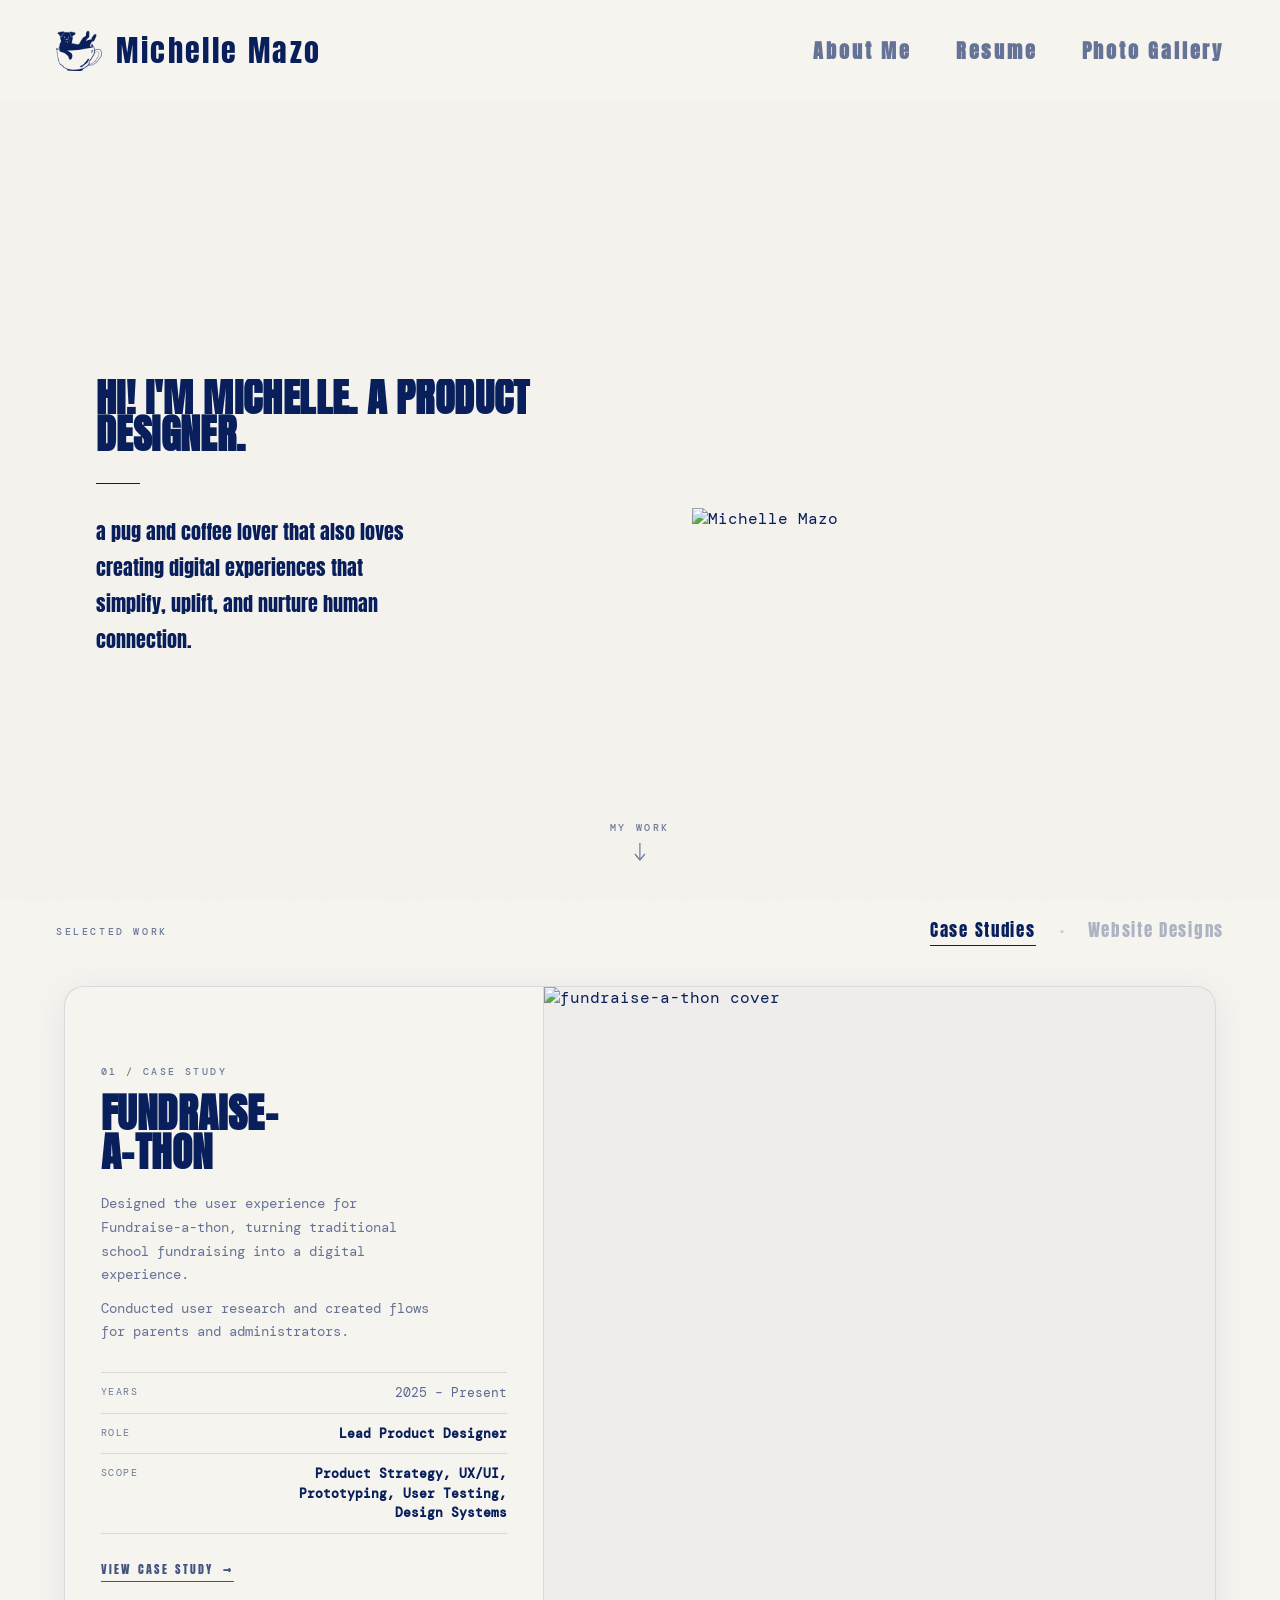
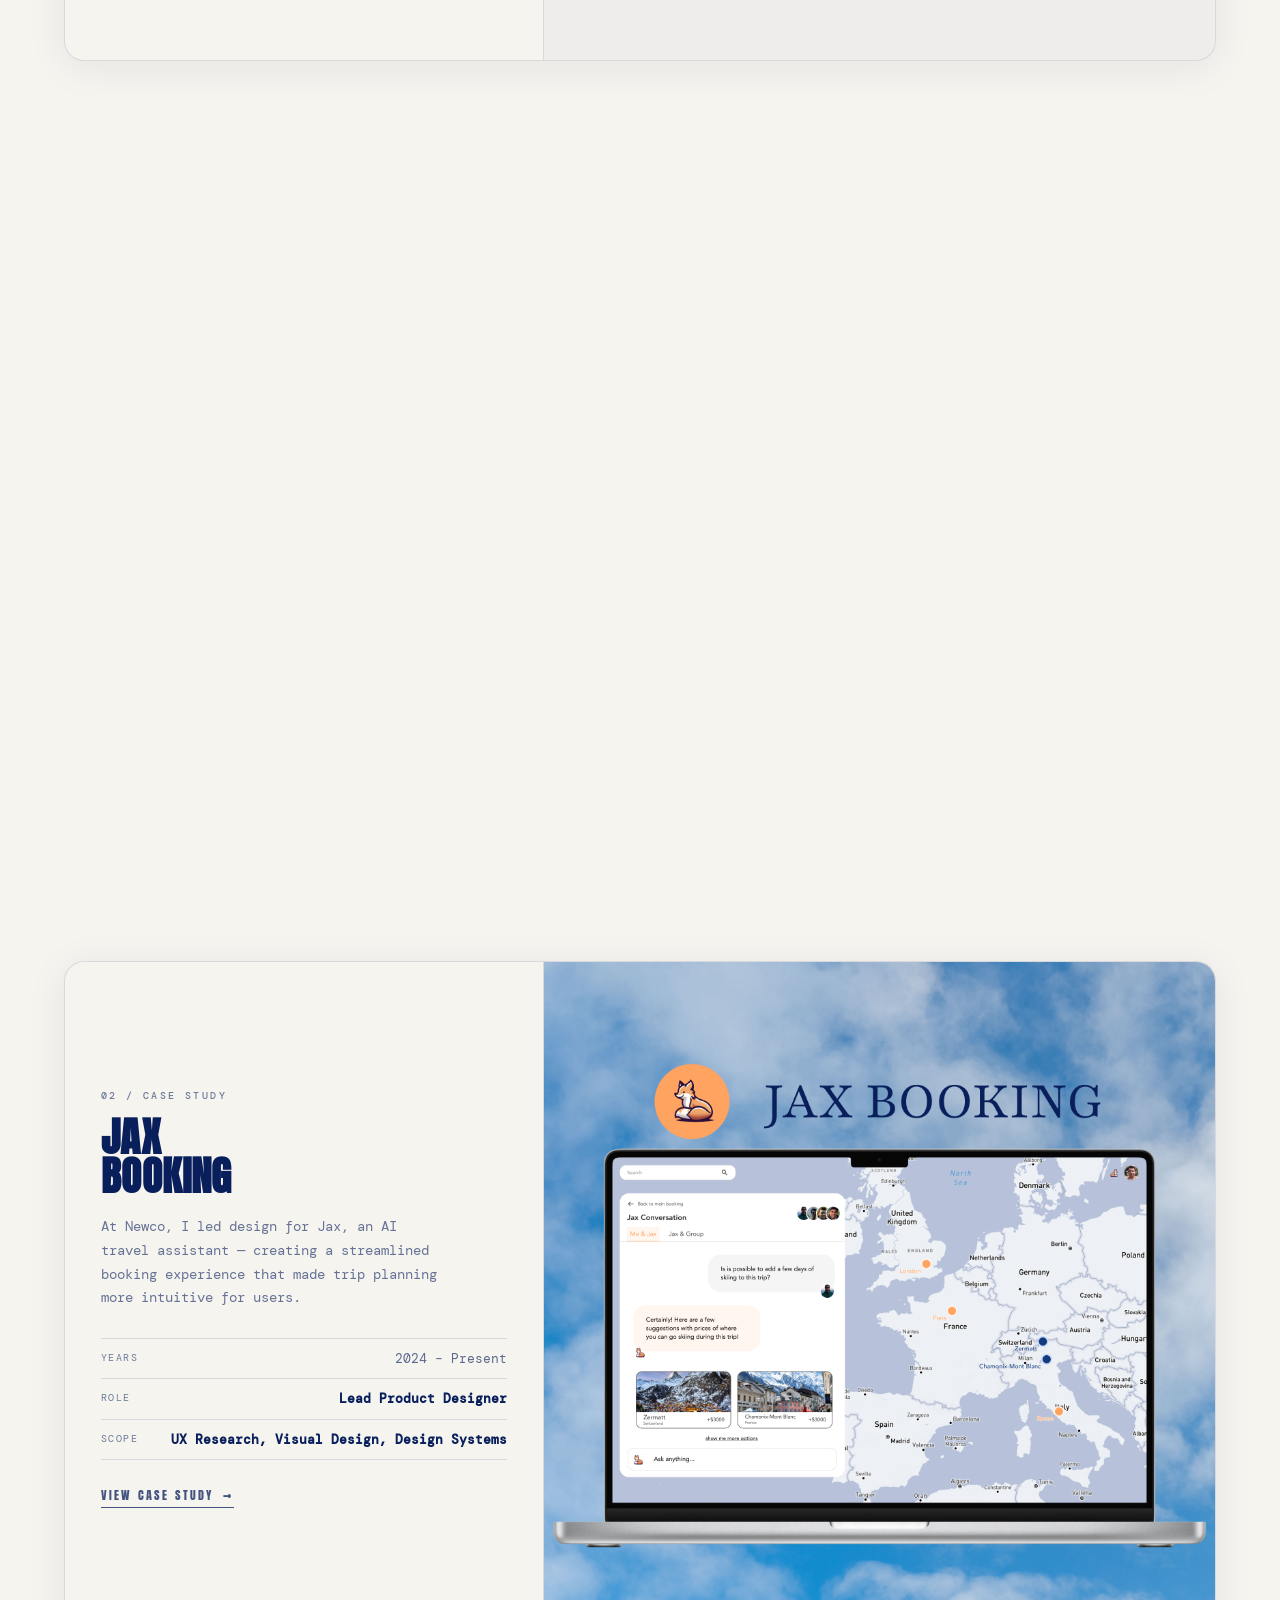
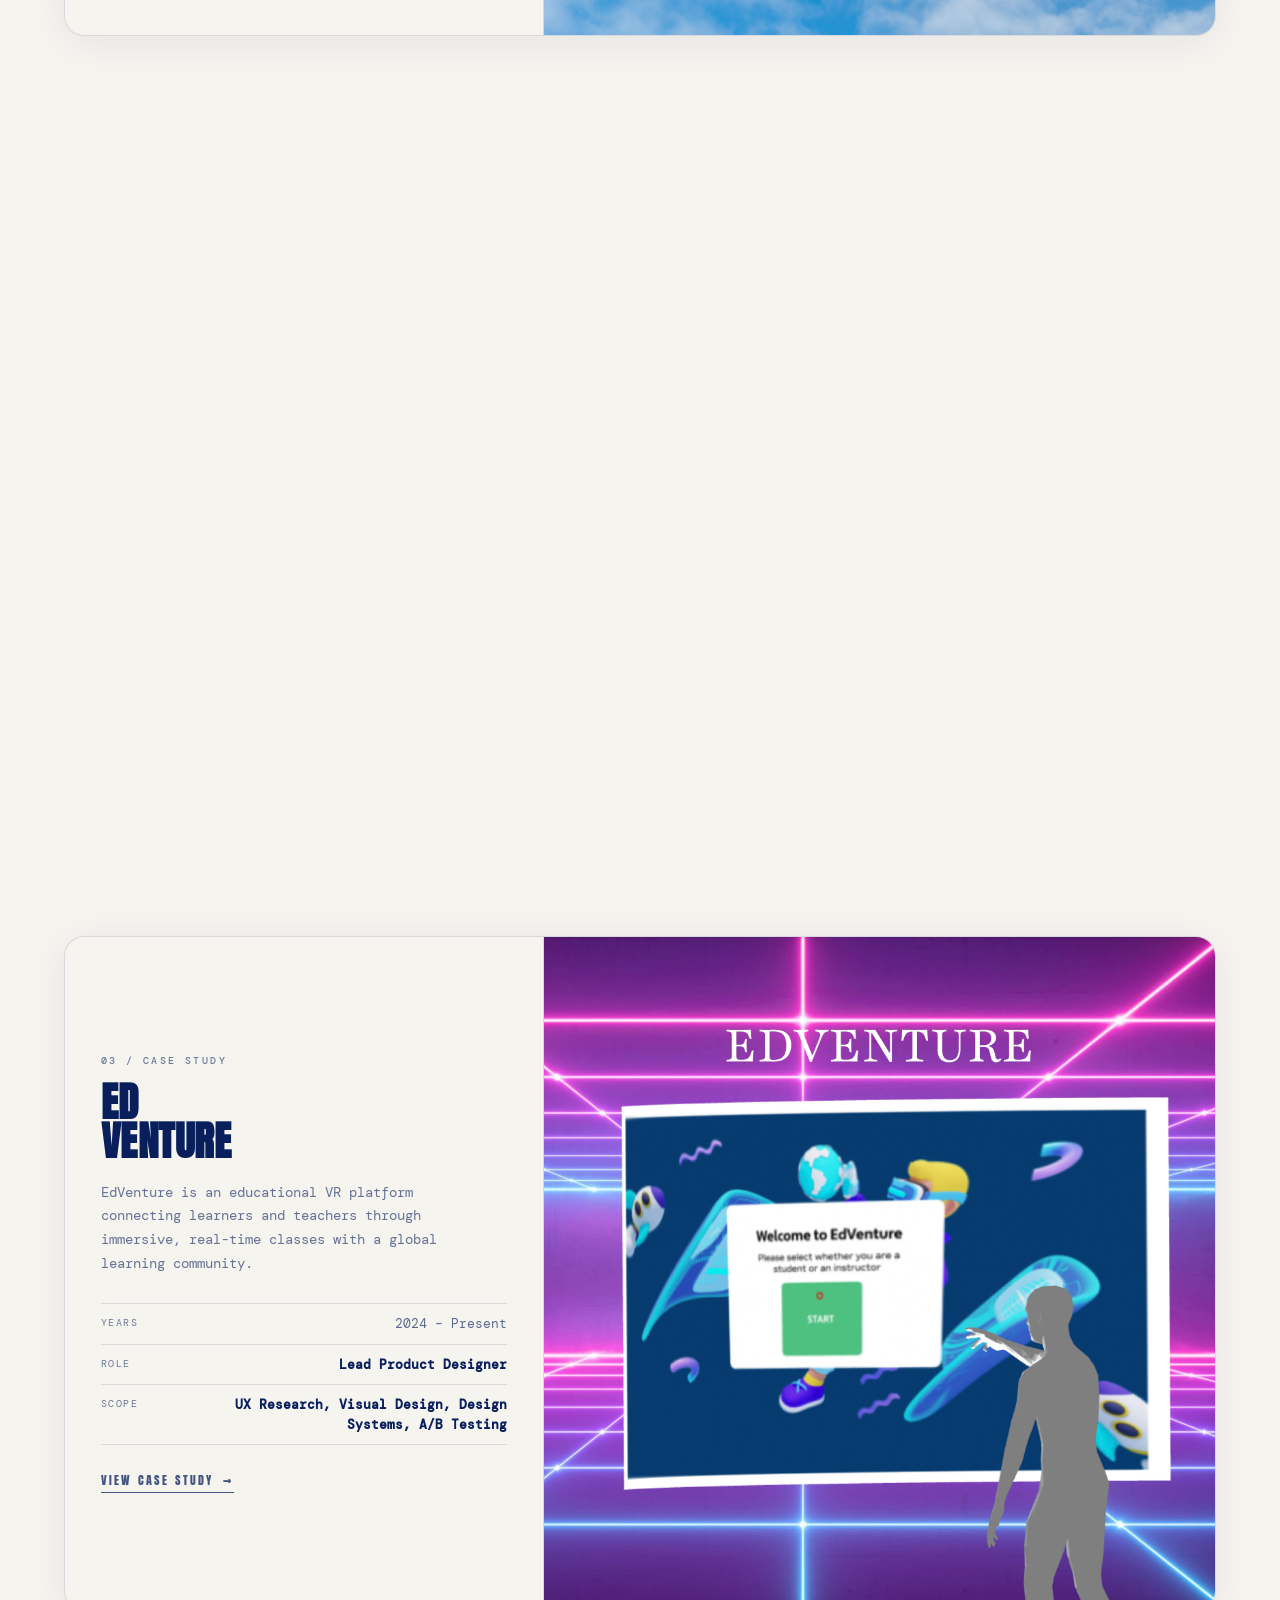
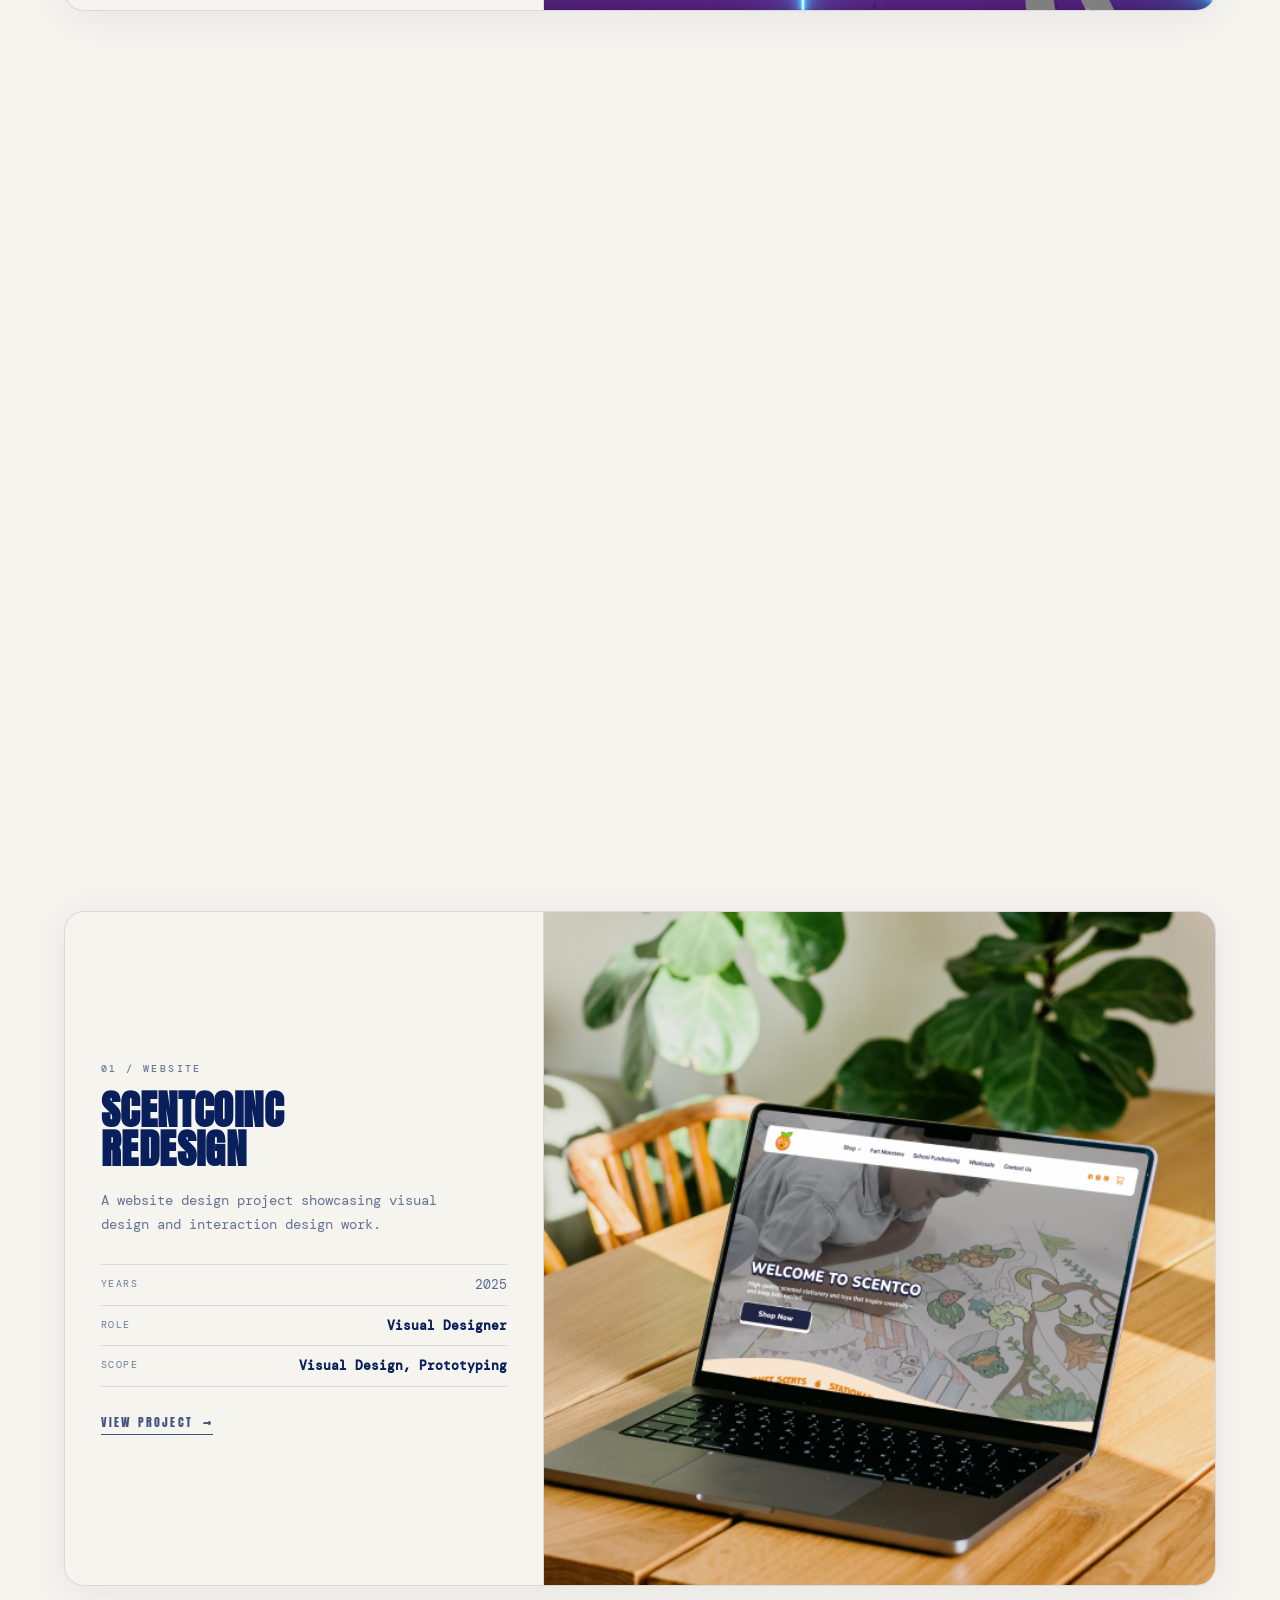
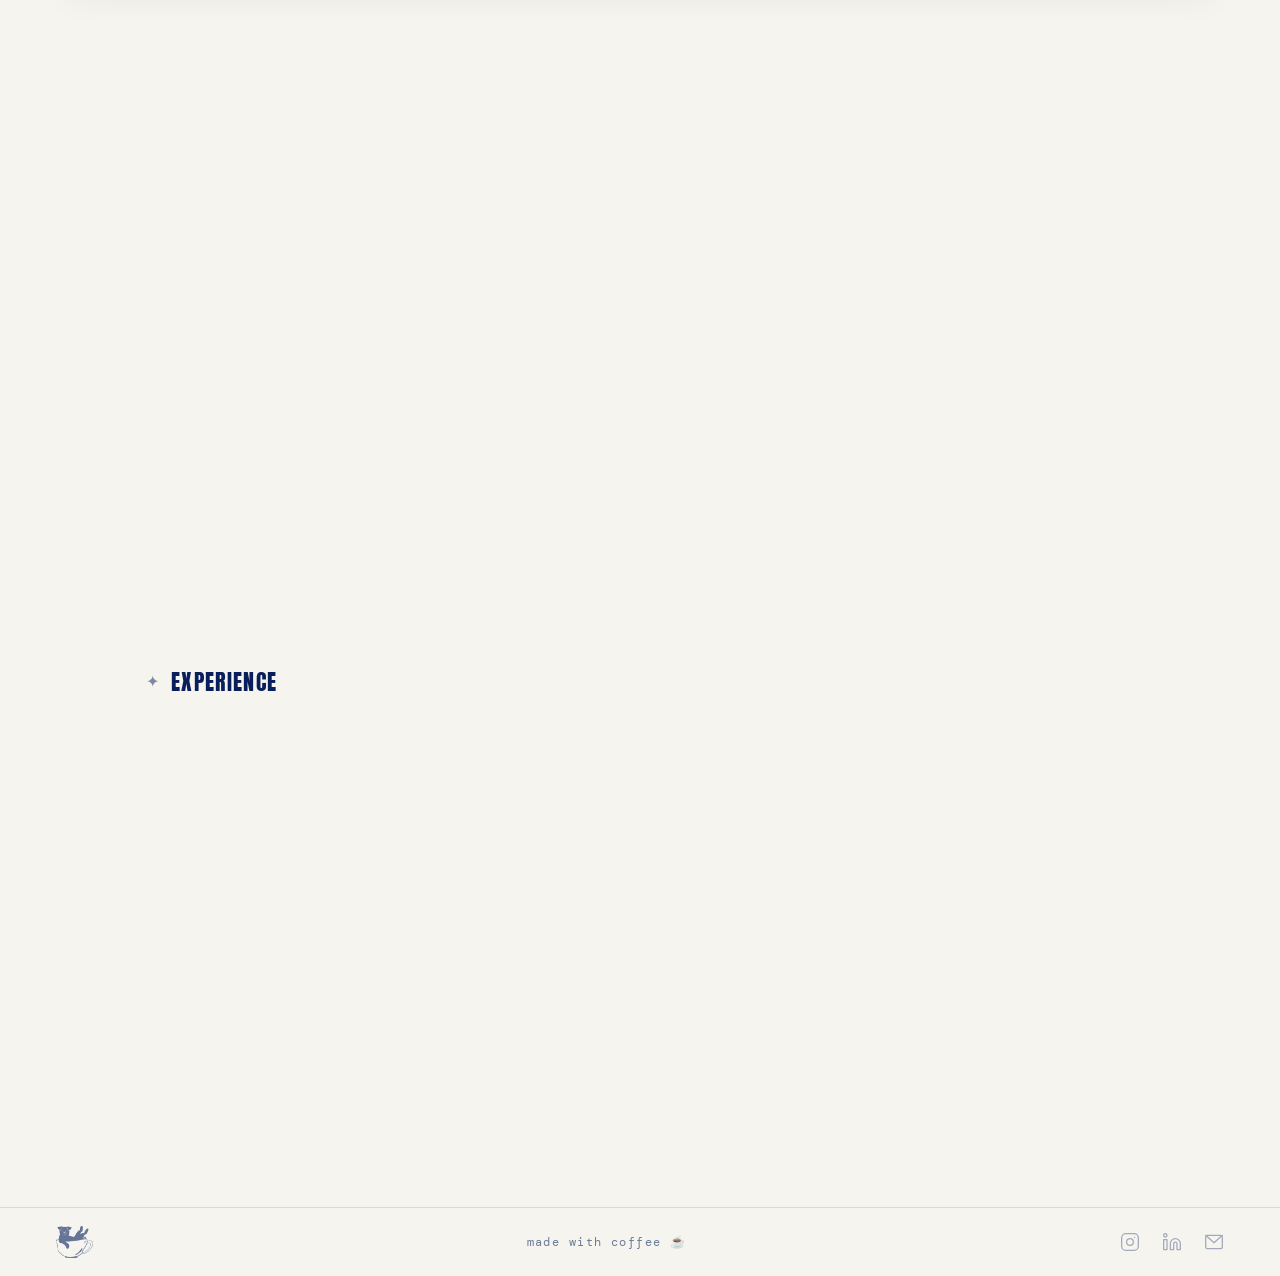
==== index.html @ 89054027 "fixed scroll and mobile responsiveness" ====
<!DOCTYPE html>
<html lang="en">

<head>
  <meta charset="UTF-8" />
  <meta name="viewport" content="width=device-width, initial-scale=1.0" />
  <meta http-equiv="Cache-Control" content="no-cache, no-store, must-revalidate" />
  <title>Michelle Mazo</title>
  <link rel="icon" href="assets/favicon_io/favicon.ico" type="image/x-icon" />
  <link rel="preconnect" href="https://fonts.googleapis.com" />
  <link rel="preconnect" href="https://fonts.gstatic.com" crossorigin />
  <link href="https://fonts.googleapis.com/css2?family=Anton&family=DM+Sans:wght@300;400;500;600&display=swap"
    rel="stylesheet" />
  <link rel="stylesheet" href="styles.css" />
  <link rel="preconnect" href="https://fonts.googleapis.com">
  <link rel="preconnect" href="https://fonts.gstatic.com" crossorigin>
  <link
    href="https://fonts.googleapis.com/css2?family=DM+Mono:ital,wght@0,300;0,400;0,500;1,300;1,400;1,500&display=swap"
    rel="stylesheet">
  <script src="https://cdnjs.cloudflare.com/ajax/libs/gsap/3.12.5/gsap.min.js"></script>
  <script src="https://cdnjs.cloudflare.com/ajax/libs/gsap/3.12.5/ScrollTrigger.min.js"></script>


</head>

<body>

  <!-- MOBILE MENU DRAWER -->
  <div class="mobile-menu" id="mobileMenu">
    <div class="mobile-menu-grain"></div>
    <ul class="mobile-menu-links">
      <li><a href="about.html">About Me</a></li>
      <li><a href="resume.html">Resume</a></li>
      <li><a href="gallery.html">Photo Gallery</a></li>
    </ul>
  </div>

  <!-- NAV -->
  <nav>
    <a href="index.html" class="nav-logo">
      <img src="assets/logo.png" alt="Michelle Mazo" class="logo-img" />
      <span class="logo-name">Michelle Mazo</span>
    </a>
    <ul class="nav-links">
      <li><a href="about.html">About Me</a></li>
      <li><a href="assets/resume.pdf" target="_blank">Resume</a></li>
      <li><a href="gallery.html">Photo Gallery</a></li>
    </ul>
    <button class="nav-hamburger" id="hamburger" aria-label="Open menu">
      <span></span>
      <span></span>
      <span></span>
    </button>
  </nav>

  <!-- SCROLL CONTAINER -->
  <div class="snap-container" id="snapContainer">

    <!-- ── SECTION 1: HERO ── -->
    <section class="snap-section hero-section">
      <div class="hero">
        <div class="hero-text">
          <h1 class="hero-name">
            <span class="line"><span>Hi! I'm Michelle. A Product Designer.</span></span>
          </h1>
          <div class="hero-divider"></div>
          <p class="hero-desc">
            a pug and coffee lover that also loves creating digital experiences that simplify, uplift, and nurture human
            connection.
          </p>
        </div>
        <div class="hero-image">
          <img src="assets/hero.gif" alt="Michelle Mazo" class="hero-photo" />
        </div>
      </div>
      <button class="hero-scroll-hint" id="heroScrollHint" aria-label="Scroll to work">
        <span class="hs-label">My Work</span>
        <svg class="hs-arrow" width="14" height="22" viewBox="0 0 14 22" fill="none">
          <line x1="7" y1="1" x2="7" y2="17" stroke="currentColor" stroke-width="1.2" />
          <polyline points="2,12 7,18 12,12" fill="none" stroke="currentColor" stroke-width="1.2"
            stroke-linejoin="round" />
        </svg>
      </button>
    </section>

    <!-- ── SECTION 2: WORK ── -->
    <section class="work-section" id="workSection">

      <div class="work-subheader">
        <span class="work-eyebrow">Selected Work</span>
        <div class="work-toggle">
          <button class="toggle-btn active" data-filter="case-study">Case Studies</button>
          <span class="toggle-divider">·</span>
          <button class="toggle-btn" data-filter="website">Website Designs</button>
        </div>
      </div>

      <div class="work-progress" id="workProgress"></div>

      <div class="work-track" id="workTrack">

        <!-- PROJECT 1 -->
        <div class="work-card-wrapper" data-category="case-study">
          <div class="work-card" data-category="case-study">
            <div class="work-card-body">
              <div class="work-info">
                <p class="work-index">01 / Case Study</p>
                <h2 class="work-title">Fundraise-<br>a-thon</h2>
                <p class="work-desc">Designed the user experience for Fundraise-a-thon, turning traditional school
                  fundraising into a digital experience.</p>
                <p class="work-desc">Conducted user research and created flows for parents and administrators.</p>
                <div class="work-meta">
                  <div class="work-meta-row">
                    <span class="meta-label">Years</span>
                    <span class="meta-value">2025 – Present</span>
                  </div>
                  <div class="work-meta-row">
                    <span class="meta-label">Role</span>
                    <span class="meta-value meta-bold">Lead Product Designer</span>
                  </div>
                  <div class="work-meta-row">
                    <span class="meta-label">Scope</span>
                    <span class="meta-value meta-bold">Product Strategy, UX/UI,<br>Prototyping, User Testing,<br>Design
                      Systems</span>
                  </div>
                </div>
                <a href="#" class="work-cta"><span>View Case Study</span> →</a>
              </div>
              <div class="work-visual">
                <div class="work-img-placeholder">
                  <img src="assets/fundraiseathon2.png" alt="fundraise-a-thon cover" />
                </div>
              </div>
            </div>
          </div>
        </div>

        <!-- PROJECT 2 -->
        <div class="work-card-wrapper" data-category="case-study">
          <div class="work-card" data-category="case-study">
            <div class="work-card-body">
              <div class="work-info">
                <p class="work-index">02 / Case Study</p>
                <h2 class="work-title">JAX<br>Booking</h2>
                <p class="work-desc">At Newco, I led design for Jax, an AI travel assistant — creating a streamlined
                  booking experience that made trip planning more intuitive for users.</p>
                <div class="work-meta">
                  <div class="work-meta-row">
                    <span class="meta-label">Years</span>
                    <span class="meta-value">2024 – Present</span>
                  </div>
                  <div class="work-meta-row">
                    <span class="meta-label">Role</span>
                    <span class="meta-value meta-bold">Lead Product Designer</span>
                  </div>
                  <div class="work-meta-row">
                    <span class="meta-label">Scope</span>
                    <span class="meta-value meta-bold">UX Research, Visual Design, Design Systems</span>
                  </div>
                </div>
                <a href="https://www.figma.com/deck/tjX3ZRs8IdQeimUTnVQ88e/Jax?node-id=1-1910&viewport=75%2C-40%2C0.53&t=rsh311d8eLvyErG1-1&scaling=min-zoom&content-scaling=fixed&page-id=0%3A1"
                  class="work-cta" target="_blank"><span>View Case Study</span> →</a>
              </div>
              <div class="work-visual">
                <div class="work-img-placeholder">
                  <img src="assets/jax.png" alt="jax booking cover" />
                </div>
              </div>
            </div>
          </div>
        </div>

        <!-- PROJECT 3 -->
        <div class="work-card-wrapper" data-category="case-study">
          <div class="work-card" data-category="case-study">
            <div class="work-card-body">
              <div class="work-info">
                <p class="work-index">03 / Case Study</p>
                <h2 class="work-title">ED<br>Venture</h2>
                <p class="work-desc">EdVenture is an educational VR platform connecting learners and teachers through
                  immersive, real-time classes with a global learning community.</p>
                <div class="work-meta">
                  <div class="work-meta-row">
                    <span class="meta-label">Years</span>
                    <span class="meta-value">2024 – Present</span>
                  </div>
                  <div class="work-meta-row">
                    <span class="meta-label">Role</span>
                    <span class="meta-value meta-bold">Lead Product Designer</span>
                  </div>
                  <div class="work-meta-row">
                    <span class="meta-label">Scope</span>
                    <span class="meta-value meta-bold">UX Research, Visual Design, Design Systems, A/B Testing</span>
                  </div>
                </div>
                <a href="https://www.figma.com/deck/nXj09TnVEw7TaD4EiZ83VX/Edventure?node-id=1-96&viewport=75%2C-40%2C0.53&t=wDIzOc87xC3Mc4zL-1&scaling=min-zoom&content-scaling=fixed&page-id=0%3A1"
                  class="work-cta" target="_blank"><span>View Case Study</span> →</a>
              </div>
              <div class="work-visual">
                <div class="work-img-placeholder">
                  <img src="assets/edventure.png" alt="edventure cover" />
                </div>
              </div>
            </div>
          </div>
        </div>

        <!-- PROJECT 4 — website -->
        <div class="work-card-wrapper" data-category="website">
          <div class="work-card" data-category="website">
            <div class="work-card-body">
              <div class="work-info">
                <p class="work-index">01 / Website</p>
                <h2 class="work-title">Scentcoinc<br>Redesign</h2>
                <p class="work-desc">A website design project showcasing visual design and interaction design work.</p>
                <div class="work-meta">
                  <div class="work-meta-row">
                    <span class="meta-label">Years</span>
                    <span class="meta-value">2025</span>
                  </div>
                  <div class="work-meta-row">
                    <span class="meta-label">Role</span>
                    <span class="meta-value meta-bold">Visual Designer</span>
                  </div>
                  <div class="work-meta-row">
                    <span class="meta-label">Scope</span>
                    <span class="meta-value meta-bold">Visual Design, Prototyping</span>
                  </div>
                </div>
                <a href="scentcoinc.com" class="work-cta"><span>View Project</span> →</a>
              </div>
              <div class="work-visual">
                <div class="work-img-placeholder">
                  <img src="assets/scentco.png" alt="scentco cover" />
                </div>
              </div>
            </div>
          </div>
        </div>

      </div><!-- /work-track -->

    </section>

    <!-- ── SECTION 3: TIMELINE ── -->
    <section class="snap-section timeline-section" id="timelineSection">

      <div class="timeline-inner">
        <div class="timeline-header">
          <span class="tl-icon">✦</span>
          <h3 class="tl-title-heading">Experience</h3>
        </div>
        <ul class="timeline-list">
          <li class="tl-item" style="--i:0">
            <span class="tl-years">2024 – Present</span>
            <div class="tl-role">
              <span class="tl-title">Lead Product Designer</span>
              <span class="tl-company">Newco</span>
            </div>
            <span class="tl-desc">Leading product design for Jax, an AI travel assistant. Owned end-to-end design from
              discovery through delivery, including the core booking experience and design system.</span>
          </li>
          <li class="tl-item" style="--i:1">
            <span class="tl-years">2025 – Present</span>
            <div class="tl-role">
              <span class="tl-title">Lead Product Designer & Developer</span>
              <span class="tl-company">Scentcoinc</span>
            </div>
            <span class="tl-desc">Designing the end-to-end user experience for a digital school fundraising platform,
              conducting user research and creating flows for parents and administrators.</span>
          </li>
          <li class="tl-item" style="--i:2">
            <span class="tl-years">2023</span>
            <div class="tl-role">
              <span class="tl-title">Product Designer / Developer</span>
              <span class="tl-company">Relentless Agency</span>
            </div>
            <span class="tl-desc">Designed an educational VR platform connecting learners and teachers through immersive
              real-time classes, covering UX research, visual design, and A/B testing.</span>
          </li>
          <li class="tl-item" style="--i:3">
            <span class="tl-years">2020 – 2024</span>
            <div class="tl-role">
              <span class="tl-title">B.S. Human-Computer Interaction</span>
              <span class="tl-company">UC San Diego</span>
            </div>
            <span class="tl-desc">Studied the intersection of design and technology with a minor in Computer Science,
              building the foundation for bridging human empathy with technical precision.</span>
          </li>
        </ul>
      </div>

      <footer class="site-footer">
        <a href="index.html" class="footer-logo">
          <img src="assets/logo.png" alt="Michelle Mazo" />
        </a>
        <p class="footer-made">made with coffee ☕</p>
        <div class="footer-links">
          <a href="https://www.instagram.com/p/DH32fQqPD_x/" target="_blank" rel="noopener" aria-label="Instagram">
            <svg width="20" height="20" viewBox="0 0 24 24" fill="none" stroke="currentColor" stroke-width="1.5"
              stroke-linecap="round" stroke-linejoin="round">
              <rect x="2" y="2" width="20" height="20" rx="5" ry="5" />
              <circle cx="12" cy="12" r="4" />
              <circle cx="17.5" cy="6.5" r="0.8" fill="currentColor" stroke="none" />
            </svg>
          </a>
          <a href="https://www.linkedin.com/in/michelle-maz0/" target="_blank" rel="noopener" aria-label="LinkedIn">
            <svg width="20" height="20" viewBox="0 0 24 24" fill="none" stroke="currentColor" stroke-width="1.5"
              stroke-linecap="round" stroke-linejoin="round">
              <path d="M16 8a6 6 0 0 1 6 6v7h-4v-7a2 2 0 0 0-2-2 2 2 0 0 0-2 2v7h-4v-7a6 6 0 0 1 6-6z" />
              <rect x="2" y="9" width="4" height="12" />
              <circle cx="4" cy="4" r="2" />
            </svg>
          </a>
          <a href="mailto:michellem@dana-net.com.com" aria-label="Email">
            <svg width="20" height="20" viewBox="0 0 24 24" fill="none" stroke="currentColor" stroke-width="1.5"
              stroke-linecap="round" stroke-linejoin="round">
              <rect x="2" y="4" width="20" height="16" rx="2" />
              <polyline points="2,4 12,13 22,4" />
            </svg>
          </a>
        </div>
      </footer>

    </section>

  </div><!-- /snap-container -->

  <script>
    gsap.registerPlugin(ScrollTrigger);

    const heroScrollHint = document.getElementById('heroScrollHint');
    const progressEl = document.getElementById('workProgress');
    const toggleBtns = document.querySelectorAll('.toggle-btn');

    // ── HERO SCROLL HINT ─────────────────────────────────
    window.addEventListener('scroll', () => {
      const past = window.scrollY > window.innerHeight * 0.4;
      heroScrollHint.style.opacity = past ? '0' : '1';
      heroScrollHint.style.pointerEvents = past ? 'none' : 'all';
    }, { passive: true });

    heroScrollHint.addEventListener('click', () => {
        const workSection = document.getElementById('workSection');
        const nav = document.querySelector('nav');

        const navHeight = nav.offsetHeight;
        const targetY = workSection.offsetTop - navHeight;

        window.scrollTo({
          top: targetY,
          behavior: 'smooth'
        });
      });

    // ── STACKING CARD ANIMATION ──────────────────────────
    let activeScrollTriggers = [];
    let pinTriggers = [];          // track pin triggers for pip logic
    let visibleWrappers = [];      // track currently-visible wrappers

    function buildStackAnimation(filter) {
        activeScrollTriggers.forEach(st => st.kill());
        activeScrollTriggers = [];
        pinTriggers = [];

        gsap.utils.toArray('.work-card-wrapper').forEach(wrapper => {
          gsap.set(wrapper.querySelector('.work-card'), { clearProps: 'all' });
          wrapper.style.display = '';
        });

        const allWrappers = gsap.utils.toArray('.work-card-wrapper');
        visibleWrappers = allWrappers.filter(w => w.dataset.category === filter);
        const hidden = allWrappers.filter(w => w.dataset.category !== filter);

        hidden.forEach(w => {
          w.style.display = 'none';
        });

        buildProgress(visibleWrappers.length);

        const isMobile = window.matchMedia('(max-width: 768px)').matches;
        const PIN_TOP = isMobile ? 125 : 154;
        const SCALE_AMOUNT = isMobile ? 0.96 : 0.92;
        const Y_AMOUNT = isMobile ? -6 : -8;

        visibleWrappers.forEach((wrapper, i) => {
          const card = wrapper.querySelector('.work-card');
          const isLast = i === visibleWrappers.length - 1;

          const endOffset = PIN_TOP + 14 * i + 250;

          const pinST = ScrollTrigger.create({
            trigger: wrapper,
            start: 'top ' + (PIN_TOP + 14 * i),
            endTrigger: '.work-track',
            end: 'bottom ' + endOffset,
            pin: true,
            pinSpacing: false,
            anticipatePin: 1,
            onToggle: () => updateActivePip(),
            onUpdate: () => updateActivePip(),
          });

          activeScrollTriggers.push(pinST);
          pinTriggers.push(pinST);

          if (!isLast) {
            const nextWrapper = visibleWrappers[i + 1];

            const animST = ScrollTrigger.create({
              trigger: nextWrapper,
              start: 'top bottom',
              end: 'top ' + (PIN_TOP + 14 * (i + 1)),
              scrub: 0.8,
              animation: gsap.to(card, {
                scale: SCALE_AMOUNT + 0.01 * i,
                y: Y_AMOUNT,
                transformOrigin: 'top center',
                ease: 'none',
              }),
            });

            activeScrollTriggers.push(animST);
          }
        });

        ScrollTrigger.refresh();
        updateActivePip();
      }
      let resizeTimer;

        window.addEventListener('resize', () => {
          clearTimeout(resizeTimer);

          resizeTimer = setTimeout(() => {
            const activeFilter = document.querySelector('.toggle-btn.active')?.dataset.filter || 'case-study';
            buildStackAnimation(activeFilter);
          }, 200);
        });

    // ── PROGRESS PIPS ────────────────────────────────────
    function buildProgress(count) {
      progressEl.innerHTML = '';
      for (let i = 0; i < count; i++) {
        const pip = document.createElement('button');
        pip.className = 'progress-pip' + (i === 0 ? ' active' : '');
        pip.setAttribute('aria-label', `Project ${i + 1}`);
        pip.addEventListener('click', () => scrollToCardIndex(i));
        progressEl.appendChild(pip);
      }
    }

    // Active pip = highest-index pin trigger that has been entered (isActive)
    // Falls back to checking which pin's start is closest above current scroll
    function updateActivePip() {
      const pips = progressEl.querySelectorAll('.progress-pip');
      if (!pips.length || !pinTriggers.length) return;

      let activeIndex = 0;
      const scrollY = window.scrollY;

      // Walk pins; the highest-index pin whose start <= scrollY is "active"
      for (let i = 0; i < pinTriggers.length; i++) {
        const st = pinTriggers[i];
        if (st && typeof st.start === 'number' && scrollY >= st.start - 50) {
          activeIndex = i;
        }
      }

      pips.forEach((p, i) => p.classList.toggle('active', i === activeIndex));
    }

    function scrollToCardIndex(index) {
      const st = pinTriggers[index];
      if (st && typeof st.start === 'number') {
        window.scrollTo({
          top: st.start,
          behavior: 'smooth'
        });
      }
    }

    // Also update on scroll as a safety net
    let pipTickQueued = false;
    window.addEventListener('scroll', () => {
      if (pipTickQueued) return;
      pipTickQueued = true;
      requestAnimationFrame(() => {
        pipTickQueued = false;
        updateActivePip();
      });
    }, { passive: true });

    // ── TOGGLE FILTER ────────────────────────────────────
    toggleBtns.forEach(btn => {
      btn.addEventListener('click', () => {
        toggleBtns.forEach(b => b.classList.remove('active'));
        btn.classList.add('active');
        buildStackAnimation(btn.dataset.filter);
        window.scrollTo({
          top: document.getElementById('workSection').offsetTop,
          behavior: 'smooth'
        });
      });
    });

    // ── TIMELINE REVEAL ──────────────────────────────────
    const tlItems = document.querySelectorAll('.tl-item');
    const tlObserver = new IntersectionObserver((entries) => {
      entries.forEach(e => {
        if (e.isIntersecting) {
          e.target.classList.add('tl-visible');
          tlObserver.unobserve(e.target);
        }
      });
    }, { threshold: 0.1 });
    tlItems.forEach(el => tlObserver.observe(el));

    // ── HAMBURGER ────────────────────────────────────────
    const hamburger = document.getElementById('hamburger');
    const mobileMenu = document.getElementById('mobileMenu');

    hamburger.addEventListener('click', () => {
      const isOpen = hamburger.classList.toggle('is-open');
      mobileMenu.classList.toggle('is-open', isOpen);
      document.body.style.overflow = isOpen ? 'hidden' : '';
    });

    mobileMenu.querySelectorAll('a').forEach(link => {
      link.addEventListener('click', () => {
        hamburger.classList.remove('is-open');
        mobileMenu.classList.remove('is-open');
        document.body.style.overflow = '';
      });
    });

    // ── INIT ─────────────────────────────────────────────
    // Wait for fonts + images to settle so ScrollTrigger calcs are correct
    window.addEventListener('load', () => {
      buildStackAnimation('case-study');
    });

    // ── DOTS VISIBILITY ──────────────────────────────────
    const workSection = document.getElementById('workSection');
    const dotsObserver = new IntersectionObserver((entries) => {
      entries.forEach(e => {
        progressEl.classList.toggle('is-visible', e.isIntersecting);
      });
    }, {
      threshold: 0.05
    });
    dotsObserver.observe(workSection);
  </script>
</body>

</html>
---- styles.css ----
/* ── RESET ─────────────────────────────────────────── */
*,
*::before,
*::after {
  box-sizing: border-box;
  margin: 0;
  padding: 0;
}

:root {
  --ink: #081F5C;
  --cream: #f6f4ef;
  --muted: #6b7a99;
  --border: rgba(8, 31, 92, 0.12);
}

html,
body {
  height: auto;
  min-height: 100%;
  font-family: 'DM Mono', sans-serif;
  background: var(--cream);
  color: var(--ink);
  overflow-x: hidden;
}

body::before {
  content: '';
  position: fixed;
  inset: 0;
  z-index: 0;
  pointer-events: none;
  opacity: 0.055;
  will-change: opacity;
  background-image: url("data:image/svg+xml,%3Csvg viewBox='0 0 512 512' xmlns='http://www.w3.org/2000/svg'%3E%3Cfilter id='noise'%3E%3CfeTurbulence type='fractalNoise' baseFrequency='0.75' numOctaves='4' stitchTiles='stitch'/%3E%3C/filter%3E%3Crect width='100%25' height='100%25' filter='url(%23noise)'/%3E%3C/svg%3E");
  background-size: 180px 180px;
}

/* ── PAGE CONTAINER ─────────────────────────────────── */
.snap-container {
  position: relative;
  z-index: 1;
}

.snap-section {
  height: 100vh;
  position: relative;
}

/* ── NAV ────────────────────────────────────────────── */
nav {
  display: flex;
  align-items: center;
  justify-content: space-between;
  padding: 28px 56px;
  position: fixed;
  top: 0;
  left: 0;
  right: 0;
  z-index: 100;
  background: var(--cream);
}

.nav-logo {
  display: flex;
  align-items: center;
  gap: 14px;
  text-decoration: none;
  z-index: 101;
}

.logo-img {
  height: 40px;
  width: auto;
}

.logo-name {
  font-family: 'Anton', sans-serif;
  font-size: 30px;
  letter-spacing: 0.08em;
  color: var(--ink);
}

.nav-links {
  display: flex;
  align-items: center;
  gap: 44px;
  list-style: none;
}

.nav-links li {
  animation: fadeDown 0.6s ease both;
}

.nav-links li:nth-child(1) {
  animation-delay: 0.15s;
}

.nav-links li:nth-child(2) {
  animation-delay: 0.26s;
}

.nav-links li:nth-child(3) {
  animation-delay: 0.37s;
}

.nav-links a {
  font-family: 'Anton', sans-serif;
  font-size: 20px;
  font-weight: 900;
  letter-spacing: 0.14em;
  color: var(--ink);
  text-decoration: none;
  position: relative;
  padding-bottom: 4px;
  opacity: 0.6;
  transition: opacity 0.25s ease;
}

.nav-links a::after {
  content: '';
  position: absolute;
  left: 0;
  bottom: 0;
  width: 0%;
  height: 1px;
  background: var(--ink);
  transition: width 0.38s cubic-bezier(0.4, 0, 0.2, 1);
}

.nav-links a:hover,
.nav-links a.nav-active {
  opacity: 1;
}

.nav-links a:hover::after,
.nav-links a.nav-active::after {
  width: 100%;
}

.nav-hamburger {
  display: none;
  flex-direction: column;
  justify-content: center;
  gap: 5px;
  width: 36px;
  height: 36px;
  background: none;
  border: none;
  cursor: pointer;
  padding: 4px;
  z-index: 101;
}

.nav-hamburger span {
  display: block;
  width: 100%;
  height: 1.5px;
  background: var(--ink);
  border-radius: 2px;
  transform-origin: center;
  transition: transform 0.35s cubic-bezier(0.4, 0, 0.2, 1), opacity 0.35s ease, width 0.35s ease;
}

.nav-hamburger.is-open span:nth-child(1) {
  transform: translateY(6.5px) rotate(45deg);
}

.nav-hamburger.is-open span:nth-child(2) {
  opacity: 0;
  width: 0;
}

.nav-hamburger.is-open span:nth-child(3) {
  transform: translateY(-6.5px) rotate(-45deg);
}

/* ── MOBILE MENU ────────────────────────────────────── */
.mobile-menu {
  display: none;
  position: fixed;
  inset: 0;
  background: var(--cream);
  z-index: 99;
  flex-direction: column;
  align-items: center;
  justify-content: center;
  gap: 8px;
  opacity: 0;
  pointer-events: none;
  transition: opacity 0.4s ease;
}

.mobile-menu.is-open {
  opacity: 1;
  pointer-events: all;
}

.mobile-menu-links {
  list-style: none;
  display: flex;
  flex-direction: column;
  align-items: center;
  gap: 12px;
}

.mobile-menu-links li {
  overflow: hidden;
}

.mobile-menu-links a {
  font-family: 'Anton', sans-serif;
  font-size: clamp(36px, 10vw, 56px);
  letter-spacing: 0.04em;
  text-transform: uppercase;
  color: var(--ink);
  text-decoration: none;
  display: block;
  opacity: 0.2;
  transform: translateY(30px);
  transition: opacity 0.4s ease, transform 0.4s cubic-bezier(0.22, 1, 0.36, 1);
}

.mobile-menu.is-open .mobile-menu-links a {
  opacity: 0.85;
  transform: translateY(0);
}

.mobile-menu.is-open .mobile-menu-links li:nth-child(1) a {
  transition-delay: 0.10s;
}

.mobile-menu.is-open .mobile-menu-links li:nth-child(2) a {
  transition-delay: 0.18s;
}

.mobile-menu.is-open .mobile-menu-links li:nth-child(3) a {
  transition-delay: 0.26s;
}

.mobile-menu-links a:hover {
  opacity: 1;
}

.mobile-menu-grain {
  position: absolute;
  inset: 0;
  pointer-events: none;
  opacity: 0.04;
  background-image: url("data:image/svg+xml,%3Csvg viewBox='0 0 512 512' xmlns='http://www.w3.org/2000/svg'%3E%3Cfilter id='noise'%3E%3CfeTurbulence type='fractalNoise' baseFrequency='0.75' numOctaves='4' stitchTiles='stitch'/%3E%3C/filter%3E%3Crect width='100%25' height='100%25' filter='url(%23noise)'/%3E%3C/svg%3E");
  background-size: 180px 180px;
}

/* ── HERO ───────────────────────────────────────────── */
.hero-section {
  display: flex;
  flex-direction: column;
}

.hero {
  flex: 1;
  display: grid;
  grid-template-columns: 1fr 1fr;
  padding: calc(97px + 40px) 56px 0;
  align-items: center;
  gap: 40px;
  max-width: 1200px;
  width: 100%;
  margin: 0 auto;
}

.hero-text {
  display: flex;
  flex-direction: column;
}

.hero-name {
  font-family: 'Anton', sans-serif;
  font-size: clamp(40px, 7.5vw, 30px);
  line-height: 0.93;
  letter-spacing: 0.01em;
  color: var(--ink);
  text-transform: uppercase;
}

.hero-name .line {
  display: block;
  overflow: hidden;
}

.hero-name .line span {
  display: block;
  animation: slideUp 0.9s cubic-bezier(0.22, 1, 0.36, 1) both;
}

.hero-name .line:nth-child(1) span {
  animation-delay: 0.25s;
}

.hero-name .line:nth-child(2) span {
  animation-delay: 0.38s;
}

.hero-divider {
  width: 44px;
  height: 1px;
  background: var(--ink);
  opacity: 0.22;
  margin: 30px 0;
  animation: fadeUp 0.8s ease both 0.55s;
}

.hero-desc {
  font-family: 'Anton', sans-serif;
  font-size: 20px;
  font-weight: 300;
  line-height: 1.8;
  color: var(--ink);
  opacity: 0.6;
  max-width: 340px;
  animation: fadeUp 0.8s ease both 0.65s;
}

.hero-image {
  display: flex;
  justify-content: flex-end;
  align-items: flex-end;
  padding-left: 32px;
  animation: fadeIn 1.1s ease both 0.4s;
}

.hero-photo {
  width: 100%;
  max-width: 500px;
  height: auto;
  display: block;
  object-fit: cover;
}

.image-frame {
  position: relative;
  width: 100%;
  max-width: 460px;
  aspect-ratio: 3 / 4;
}

.hero-scroll-hint {
  position: absolute;
  bottom: 36px;
  left: 50%;
  transform: translateX(-50%);
  display: flex;
  flex-direction: column;
  align-items: center;
  gap: 8px;
  cursor: pointer;
  background: none;
  border: none;
  transition: opacity 0.5s ease;
  z-index: 5;
}

.hs-label {
  font-family: 'DM Mono', sans-serif;
  font-size: 10px;
  font-weight: 500;
  letter-spacing: 0.26em;
  text-transform: uppercase;
  color: var(--muted);
}

.hs-arrow {
  color: var(--muted);
  animation: arrowBounce 1.8s ease-in-out infinite;
  display: block;
}

/* ── WORK SECTION ───────────────────────────────────── */
.work-section {
  position: relative;
  height: auto;
  background: var(--cream);
  padding-top: 1px;
  padding-bottom: 0;
}

.work-subheader {
  position: sticky;
  top: 97px;
  z-index: 50;
  flex-shrink: 0;
  display: flex;
  align-items: center;
  justify-content: space-between;
  padding: 16px 56px;
  background: transparent;
}

.work-eyebrow {
  font-family: 'DM Mono', sans-serif;
  font-size: 10px;
  font-weight: 500;
  letter-spacing: 0.26em;
  text-transform: uppercase;
  color: var(--muted);
}

.work-toggle {
  display: flex;
  align-items: center;
  gap: 20px;
}

.toggle-btn {
  font-family: 'Anton', sans-serif;
  font-size: 17px;
  letter-spacing: 0.1em;
  background: none;
  border: none;
  cursor: pointer;
  color: var(--ink);
  opacity: 0.3;
  transition: opacity 0.25s ease;
  padding: 0 0 3px;
  position: relative;
}

.toggle-btn::after {
  content: '';
  position: absolute;
  bottom: 0;
  left: 0;
  width: 0;
  height: 1px;
  background: var(--ink);
  transition: width 0.32s cubic-bezier(0.4, 0, 0.2, 1);
}

.toggle-btn.active {
  opacity: 1;
}

.toggle-btn.active::after {
  width: 100%;
}

.toggle-btn:hover {
  opacity: 0.7;
}

.toggle-divider {
  color: var(--muted);
  opacity: 0.35;
  font-size: 20px;
  line-height: 1;
}

/* ── WORK TRACK & CARD WRAPPERS ─────────────────────── */
.work-track {
  width: 90%;
  max-width: 1200px;
  margin: 0 auto;
  /* Bottom padding gives the LAST card breathing room before timeline */
  padding: 24px 0 10vh;
  z-index: 100;
}

/*
  CRITICAL: pinned card wrappers must NOT capture wheel/scroll events.
  When ScrollTrigger pins a wrapper, it becomes position: fixed and
  covers a large area. Without pointer-events: none here, the topmost
  pinned wrapper would intercept all scroll attempts in its area.
*/
.work-card-wrapper {
  width: 100%;
  margin-bottom: 100vh;
  pointer-events: none;
  z-index: 100;
}

/* Re-enable pointer events on the actual card body so links/buttons work */
.work-card-body {
  pointer-events: auto;
}

.work-card-wrapper:last-child {
  margin-bottom: 0;
}

.work-card-wrapper.hidden {
  display: none;
}

.work-card {
  width: 100%;
  will-change: transform;
  transform: translateZ(0);
  backface-visibility: hidden;
}

.work-card.hidden {
  display: none;
}

.work-card-body {
  width: 100%;
  height: 75vh;
  max-height: 720px;
  background: var(--cream);
  border: 1px solid var(--border);
  border-radius: 20px;
  display: grid;
  grid-template-columns: 1fr 1.4fr;
  overflow: hidden;
  box-shadow: 0 6px 40px rgba(8, 31, 92, 0.07);
}

.work-info {
  padding: 40px 36px;
  display: flex;
  flex-direction: column;
  justify-content: center;
  border-right: 1px solid var(--border);
}

.work-index {
  font-family: 'DM Mono', sans-serif;
  font-size: 10px;
  font-weight: 500;
  letter-spacing: 0.24em;
  text-transform: uppercase;
  color: var(--muted);
  margin-bottom: 16px;
}

.work-title {
  font-family: 'Anton', sans-serif;
  font-size: clamp(28px, 3.2vw, 46px);
  letter-spacing: 0.01em;
  line-height: 0.95;
  color: var(--ink);
  text-transform: uppercase;
  margin-bottom: 20px;
}

.work-desc {
  font-family: 'DM Mono', sans-serif;
  font-size: 13.5px;
  line-height: 1.75;
  color: var(--ink);
  opacity: 0.6;
  max-width: 340px;
}

.work-desc+.work-desc {
  margin-top: 10px;
}

.work-meta {
  margin-top: 28px;
  border-top: 1px solid var(--border);
}

.work-meta-row {
  display: flex;
  justify-content: space-between;
  align-items: flex-start;
  gap: 20px;
  padding: 10px 0;
  border-bottom: 1px solid var(--border);
}

.meta-label {
  font-family: 'DM Mono', sans-serif;
  font-size: 10px;
  letter-spacing: 0.14em;
  text-transform: uppercase;
  color: var(--muted);
  min-width: 48px;
  flex-shrink: 0;
  padding-top: 2px;
}

.meta-value {
  font-family: 'DM Mono', sans-serif;
  font-size: 13px;
  color: var(--ink);
  opacity: 0.65;
  text-align: right;
  line-height: 1.5;
}

.meta-bold {
  font-weight: 600;
  opacity: 1;
}

.work-cta {
  margin-top: 26px;
  display: inline-flex;
  align-items: center;
  gap: 10px;
  font-family: 'Anton', sans-serif;
  font-size: 12px;
  letter-spacing: 0.18em;
  text-transform: uppercase;
  color: var(--ink);
  text-decoration: none;
  padding-bottom: 3px;
  border-bottom: 1px solid var(--ink);
  width: fit-content;
  opacity: 0.75;
  transition: opacity 0.25s ease, gap 0.28s ease;
}

.work-cta:hover {
  opacity: 1;
  gap: 16px;
}

.work-visual {
  position: relative;
  overflow: hidden;
  background: rgba(8, 31, 92, 0.03);
}

.work-visual img {
  width: 100%;
  height: 100%;
  object-fit: cover;
  display: block;
}

.work-img-placeholder {
  width: 100%;
  height: 100%;
  display: flex;
  flex-direction: column;
  align-items: center;
  justify-content: center;
  gap: 10px;
}

.placeholder-label {
  font-family: 'Anton', sans-serif;
  font-size: 13px;
  letter-spacing: 0.14em;
  color: var(--ink);
  opacity: 0.22;
}

.placeholder-sub {
  font-family: 'DM Mono', sans-serif;
  font-size: 11px;
  letter-spacing: 0.1em;
  color: var(--muted);
  opacity: 0.35;
}

/* ── PROGRESS PIPS ──────────────────────────────────── */
.work-progress {
  position: fixed;
  right: 28px;
  top: 50%;
  transform: translateY(-50%);
  display: flex;
  flex-direction: column;
  gap: 9px;
  z-index: 100;
  width: 6px;
  opacity: 0;
  pointer-events: none;
  transition: opacity 0.3s ease;
}

.work-progress.is-visible {
  opacity: 1;
  pointer-events: all;
}

.progress-pip {
  width: 6px;
  height: 6px;
  border-radius: 50%;
  background: var(--ink);
  opacity: 0.18;
  border: none;
  cursor: pointer;
  padding: 0;
  transition: opacity 0.3s ease, transform 0.3s ease;
}

.progress-pip.active {
  opacity: 0.85;
  transform: scale(1.5);
}

.progress-pip:hover {
  opacity: 0.5;
}

/* ══════════════════════════════════════════════════════
   TIMELINE SECTION
══════════════════════════════════════════════════════ */
.timeline-section {
  display: flex;
  align-items: center;
  justify-content: center;
  padding-top: 200px;
  background: var(--cream);
  margin-top: 300px;
}

.timeline-inner {
  width: 100%;
  max-width: 1100px;
  padding: 0 56px;
}

.timeline-header {
  display: flex;
  align-items: center;
  gap: 12px;
  margin-bottom: 40px;
}

.tl-icon {
  font-size: 16px;
  color: var(--ink);
  opacity: 0.5;
}

.tl-title-heading {
  font-family: 'Anton', sans-serif;
  font-size: 22px;
  letter-spacing: 0.06em;
  text-transform: uppercase;
  color: var(--ink);
  font-weight: 400;
}

.timeline-list {
  list-style: none;
  display: flex;
  flex-direction: column;
}

.tl-item {
  display: grid;
  grid-template-columns: 148px 1fr 1.8fr;
  align-items: start;
  gap: 0 40px;
  padding: 20px 0;
  border-bottom: 1px solid var(--border);
  opacity: 0;
  transform: translateX(-16px);
  transition: opacity 0.5s ease, transform 0.5s ease, padding-left 0.2s ease;
  cursor: default;
}

.tl-item:first-child {
  border-top: 1px solid var(--border);
}

.tl-item.tl-visible {
  opacity: 1;
  transform: translateX(0);
  transition-delay: calc(var(--i) * 0.08s);
}

.tl-item:hover {
  padding-left: 8px;
}

.tl-years {
  font-family: 'Anton', sans-serif;
  font-size: 13px;
  letter-spacing: 0.08em;
  color: var(--muted);
  opacity: 0.8;
  padding-top: 2px;
  white-space: nowrap;
}

.tl-role {
  display: flex;
  flex-direction: column;
  gap: 5px;
}

.tl-title {
  font-family: 'DM Mono', sans-serif;
  font-size: 15px;
  font-weight: 600;
  color: var(--ink);
  line-height: 1.3;
}

.tl-company {
  font-family: 'DM Mono', sans-serif;
  font-size: 12px;
  font-weight: 400;
  color: var(--muted);
  letter-spacing: 0.04em;
}

.tl-desc {
  font-family: 'DM Mono', sans-serif;
  font-size: 13.5px;
  font-weight: 300;
  line-height: 1.75;
  color: var(--ink);
  opacity: 0.6;
}

/* ══════════════════════════════════════════════════════
   ANIMATIONS
══════════════════════════════════════════════════════ */
@keyframes fadeDown {
  from {
    opacity: 0;
    transform: translateY(-12px);
  }

  to {
    opacity: 1;
    transform: translateY(0);
  }
}

@keyframes fadeUp {
  from {
    opacity: 0;
    transform: translateY(18px);
  }

  to {
    opacity: 1;
    transform: translateY(0);
  }
}

@keyframes slideUp {
  from {
    transform: translateY(110%);
  }

  to {
    transform: translateY(0);
  }
}

@keyframes fadeIn {
  from {
    opacity: 0;
  }

  to {
    opacity: 1;
  }
}

@keyframes arrowBounce {

  0%,
  100% {
    transform: translateY(0);
    opacity: 0.5;
  }

  50% {
    transform: translateY(5px);
    opacity: 1;
  }
}

/* ══════════════════════════════════════════════════════
   FOOTER
══════════════════════════════════════════════════════ */
.site-footer {
  position: absolute;
  bottom: 0;
  left: 0;
  right: 0;
  display: flex;
  align-items: center;
  justify-content: space-between;
  padding: 18px 56px;
  border-top: 1px solid var(--border);
}

.footer-logo img {
  height: 32px;
  width: auto;
  display: block;
  opacity: 0.6;
  transition: opacity 0.2s ease;
}

.footer-logo:hover img {
  opacity: 1;
}

.footer-made {
  font-family: 'DM Mono', sans-serif;
  font-size: 12px;
  font-weight: 400;
  letter-spacing: 0.12em;
  color: var(--muted);
}

.footer-links {
  display: flex;
  align-items: center;
  gap: 22px;
}

.footer-links a {
  color: var(--ink);
  opacity: 0.35;
  display: flex;
  align-items: center;
  transition: opacity 0.2s ease, transform 0.2s ease;
}

.footer-links a:hover {
  opacity: 1;
  transform: translateY(-2px);
}

/* ══════════════════════════════════════════════════════
   RESPONSIVE — TABLET
══════════════════════════════════════════════════════ */
@media (max-width: 1024px) {
  nav {
    padding: 22px 36px;
  }

  .hero {
    padding: calc(87px + 32px) 36px 0;
    gap: 32px;
  }

  .work-subheader {
    padding: 14px 36px;
  }

  .work-info {
    padding: 36px 32px;
  }

  .work-progress {
    right: 16px;
  }

  .timeline-inner {
    padding: 0 36px;
  }

  .tl-item {
    grid-template-columns: 120px 1fr 1.6fr;
    gap: 0 28px;
  }
}

/* ══════════════════════════════════════════════════════
   RESPONSIVE — MOBILE
══════════════════════════════════════════════════════ */
@media (max-width: 768px) {

  html,
  body {
    overflow: auto;
  }

  /* On mobile, kill the stacking effect: cards flow naturally */
  .work-card-wrapper {
    pointer-events: auto;
    margin-bottom: 24px;
  }

  .snap-section {
    height: auto;
    min-height: 100svh;
  }

  nav {
    padding: 18px 24px;
  }

  .logo-name {
    display: none;
  }

  .nav-links {
    display: none;
  }

  .nav-hamburger {
    display: flex;
  }

  .mobile-menu {
    display: flex;
  }

  .hero {
    grid-template-columns: 1fr;
    padding: calc(72px + 28px) 24px 40px;
    gap: 28px;
  }

  .hero-image {
    justify-content: center;
    align-items: center;
    padding-left: 0;
    order: -1;
  }

  .hero-photo {
    max-width: 75vw;
    margin: 0 auto;
  }

  .hero-name {
    font-size: clamp(28px, 7vw, 42px);
    line-height: 1.1;
  }

  .hero-desc {
    font-size: 16px;
    max-width: 100%;
  }

  .hero-divider {
    margin: 20px 0;
  }

  .hero-scroll-hint {
    display: none;
  }

 /* ── MOBILE WORK SECTION ───────────────────────────── */
 .work-section {
   height: auto;
   padding-top: 0;
 }

 .work-subheader {
   position: sticky;
   top: 72px;
   z-index: 50;
   padding: 14px 20px;
   background: var(--cream);
   border-bottom: 1px solid var(--border);
 }

 .work-eyebrow {
   display: none;
 }

 .work-toggle {
   width: 100%;
   justify-content: center;
   gap: 14px;
 }

 .toggle-btn {
   font-size: 14px;
   letter-spacing: 0.08em;
 }

 .work-track {
   width: 100%;
   max-width: none;
   padding: 24px 20px 48px;
 }

 .work-card-wrapper {
   display: block;
   pointer-events: auto;
   margin-bottom: 28px;
 }

 .work-card-wrapper:last-child {
   margin-bottom: 0;
 }

 .work-card {
   transform: none !important;
   position: relative !important;
 }

 .work-card-body {
   display: flex;
   flex-direction: column;
   height: auto;
   max-height: none;
   border-radius: 18px;
   overflow: hidden;
 }

 .work-visual {
   order: 1;
   width: 100%;
   height: auto;
   aspect-ratio: 16 / 10;
   border-bottom: 1px solid var(--border);
   background: rgba(8, 31, 92, 0.03);
 }

 .work-visual img {
   width: 100%;
   height: 100%;
   object-fit: cover;
 }

 .work-info {
   order: 2;
   padding: 26px 22px 28px;
   border-right: none;
 }

 .work-index {
   font-size: 9px;
   margin-bottom: 12px;
 }

 .work-title {
   font-size: clamp(30px, 10vw, 42px);
   line-height: 1;
   margin-bottom: 16px;
 }

 .work-desc {
   font-size: 13px;
   line-height: 1.7;
   max-width: none;
 }

 .work-meta {
   margin-top: 22px;
 }

 .work-meta-row {
   gap: 14px;
   padding: 9px 0;
 }

 .meta-label {
   font-size: 9px;
 }

 .meta-value {
   font-size: 12px;
 }

 .work-cta {
   margin-top: 22px;
   font-size: 11px;
 }

 .work-progress {
   display: none;
 }

  .timeline-section {
    align-items: flex-start;
    padding: calc(72px + 28px) 0 48px;
    height: auto;
    min-height: 100svh;
  }

  .timeline-inner {
    padding: 0 24px;
  }

  .tl-item {
    grid-template-columns: 1fr;
    gap: 6px;
    opacity: 1;
    transform: none;
    padding: 18px 0;
  }

  .tl-years {
    font-size: 11px;
    opacity: 0.5;
  }

  .tl-desc {
    margin-top: 4px;
  }

  .site-footer {
    padding: 14px 24px;
  }

  .footer-made {
    display: none;
  }

  .footer-links {
    gap: 20px;
  }
}

/* ══════════════════════════════════════════════════════
   RESPONSIVE — SMALL MOBILE
══════════════════════════════════════════════════════ */
@media (max-width: 400px) {
  nav {
    padding: 16px 20px;
  }

  .hero {
    padding: calc(68px + 24px) 20px 32px;
  }

  .hero-photo {
    max-width: 85vw;
  }

  .hero-name {
    font-size: clamp(24px, 8vw, 36px);
  }

  .hero-desc {
    font-size: 15px;
  }
}
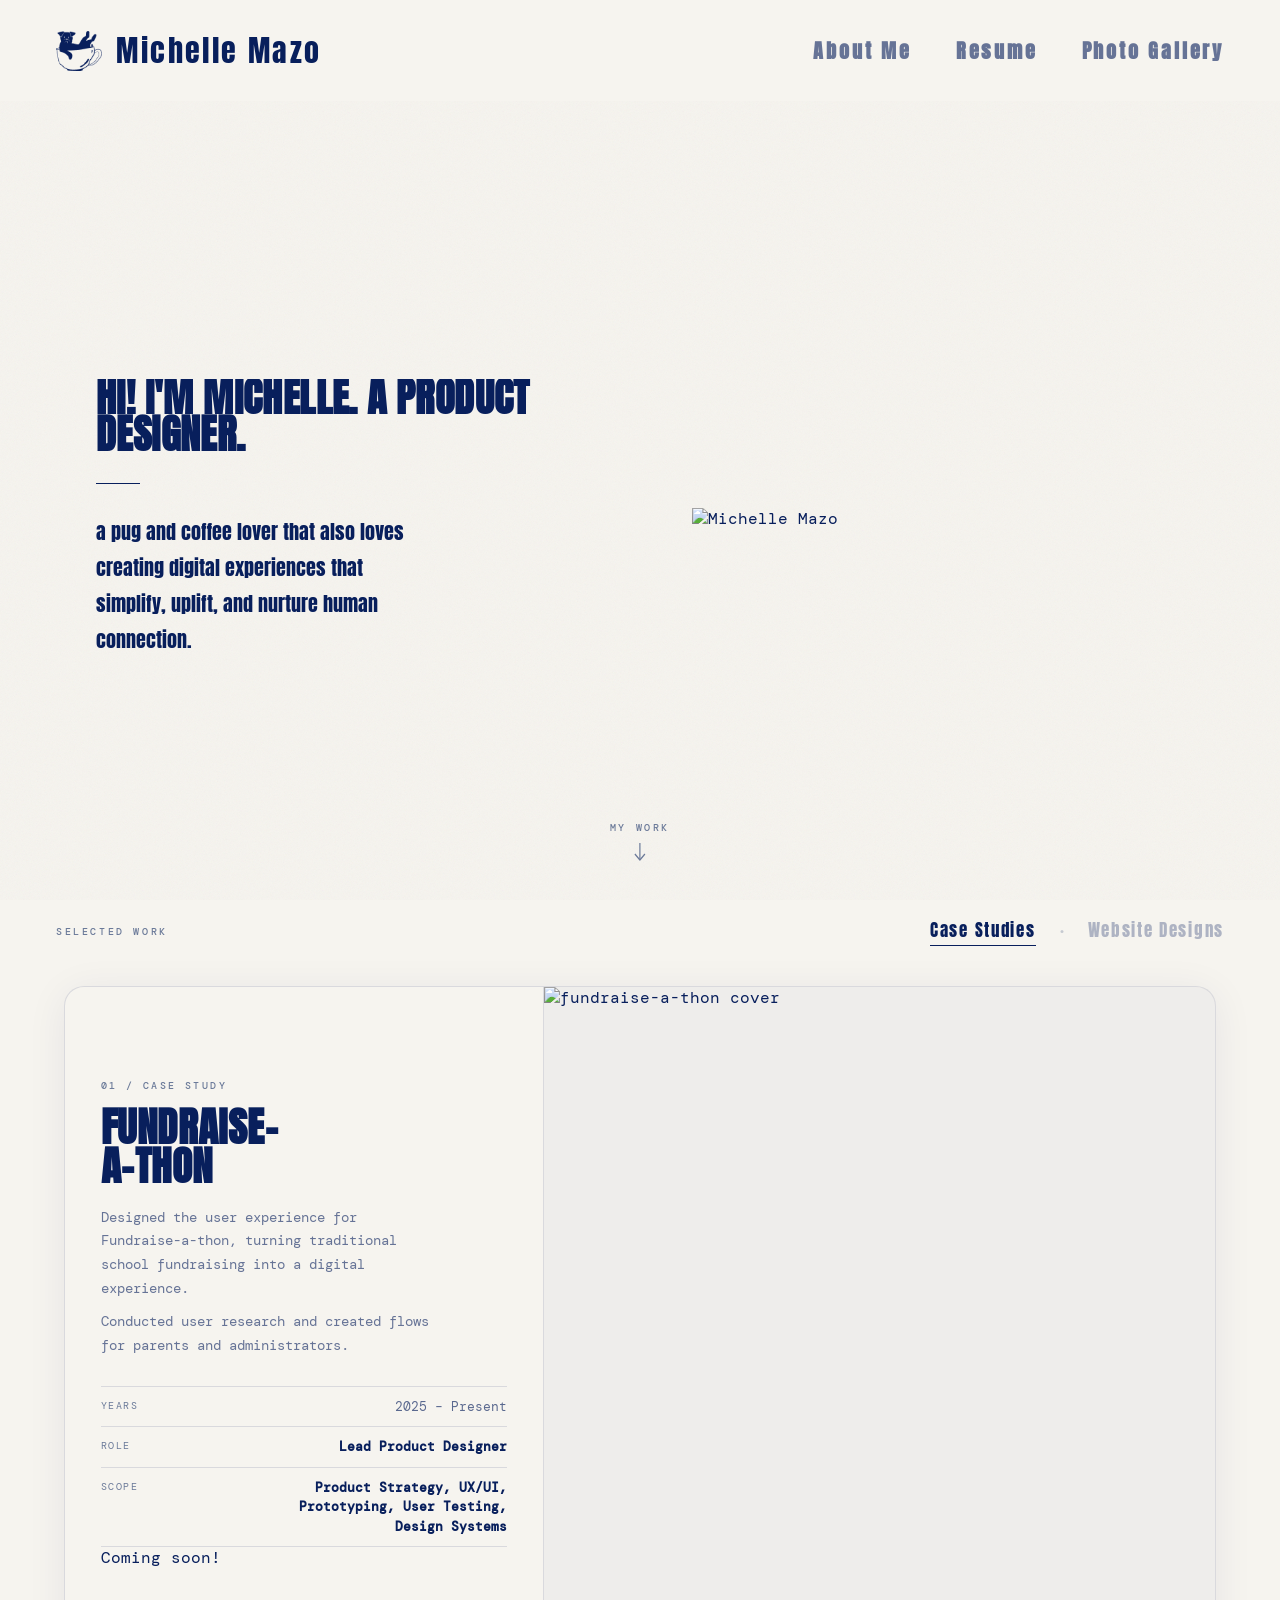
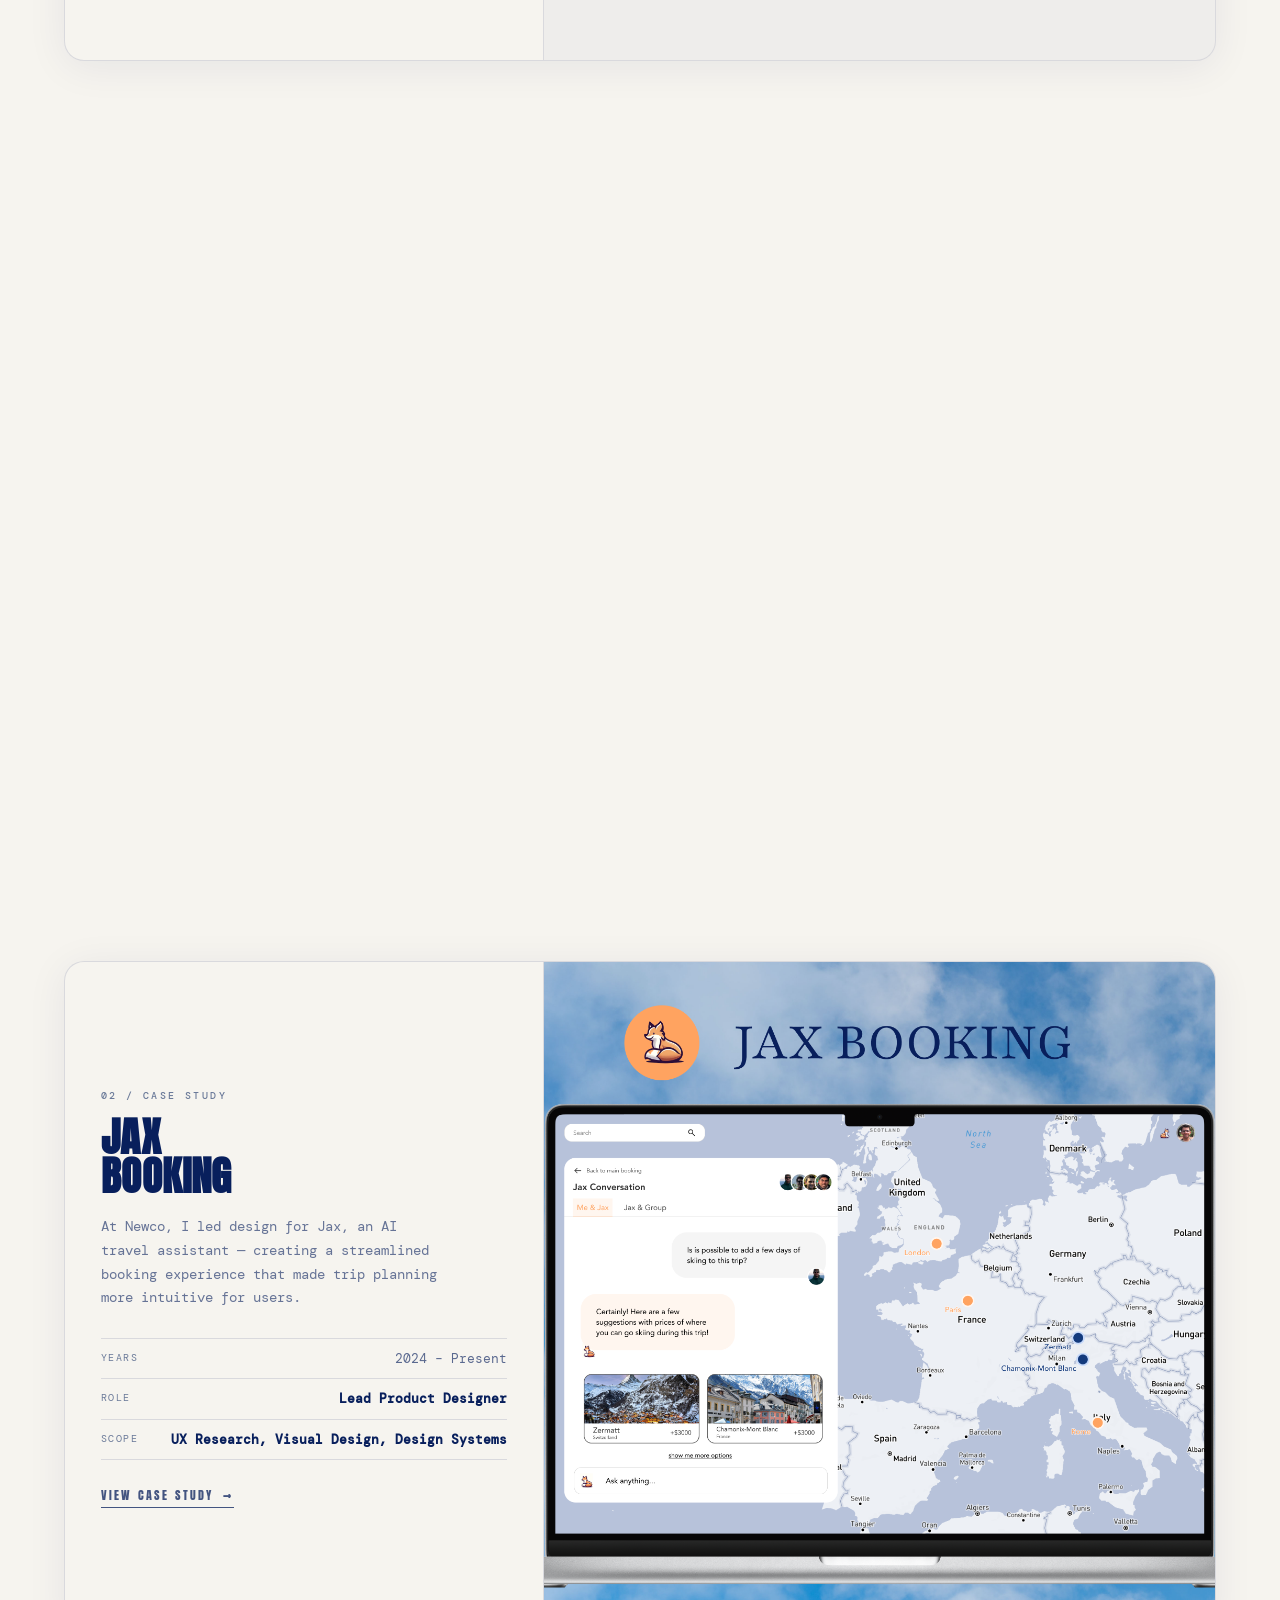
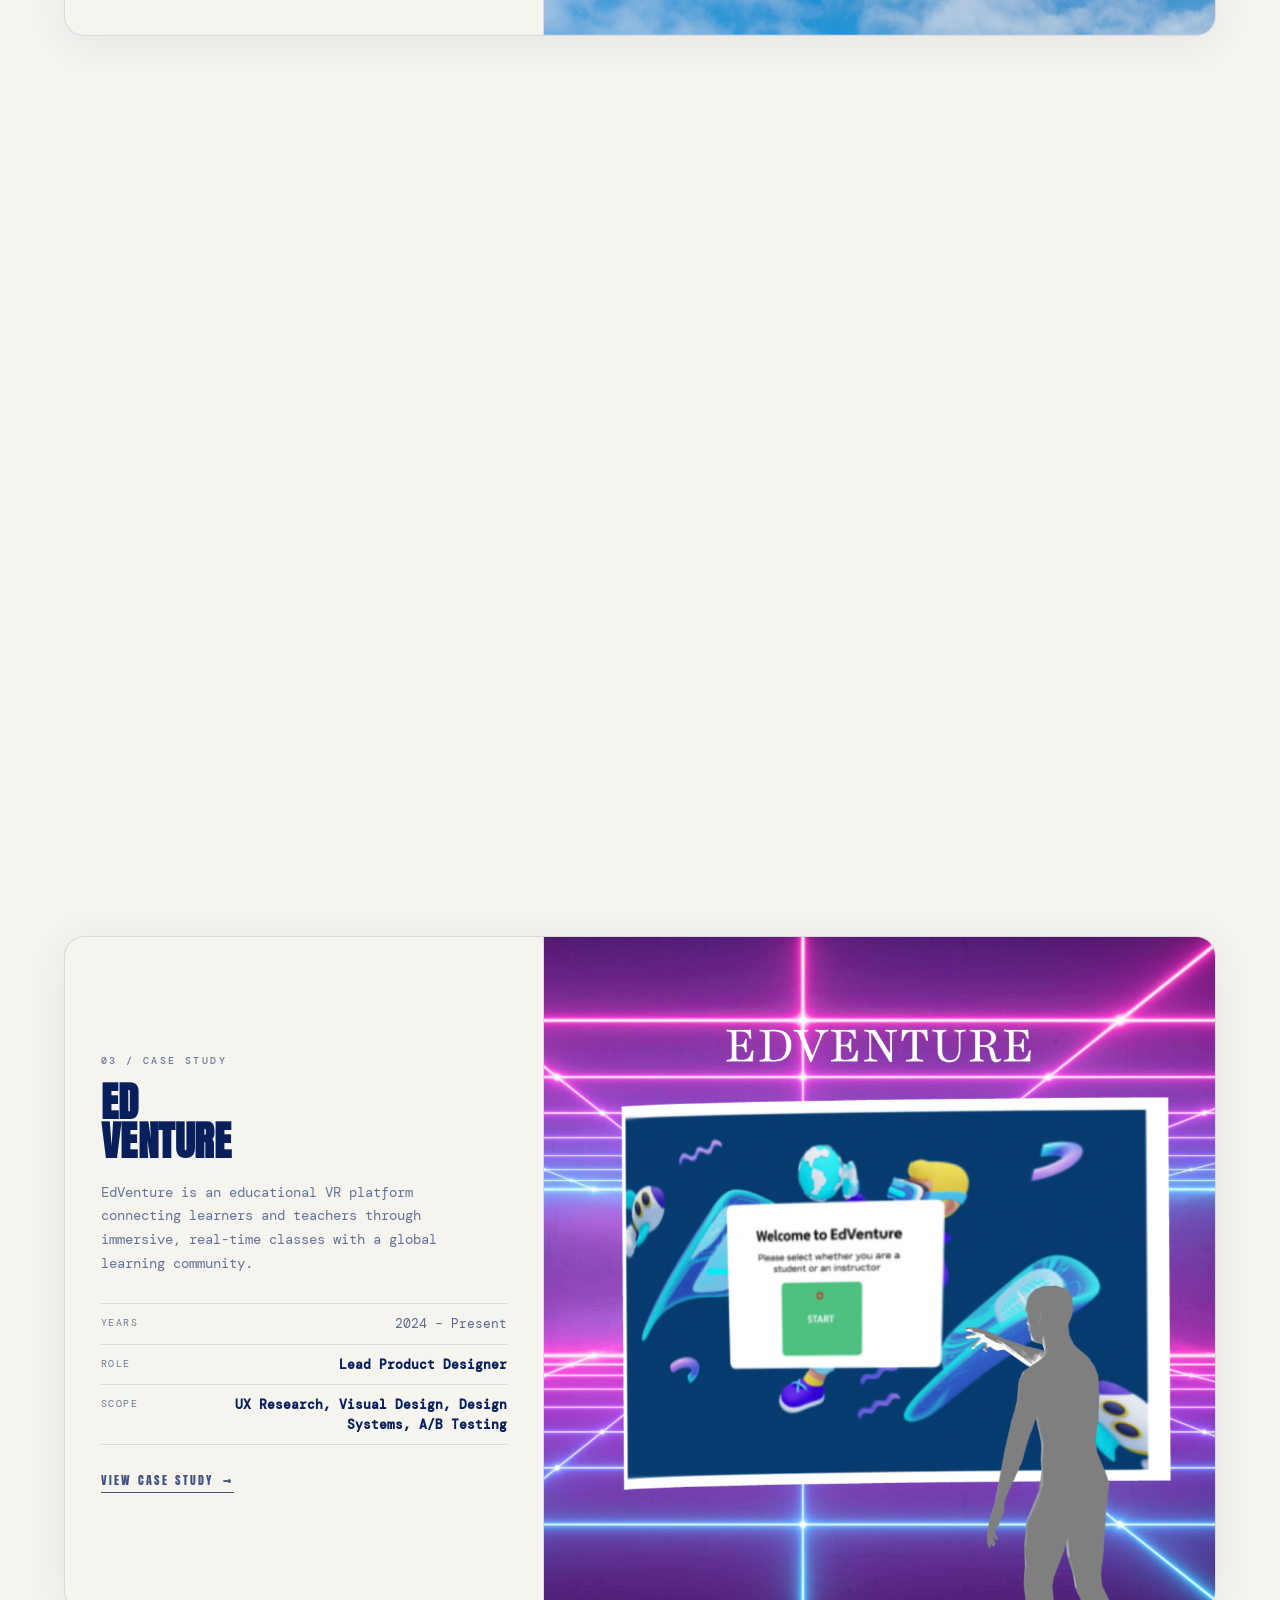
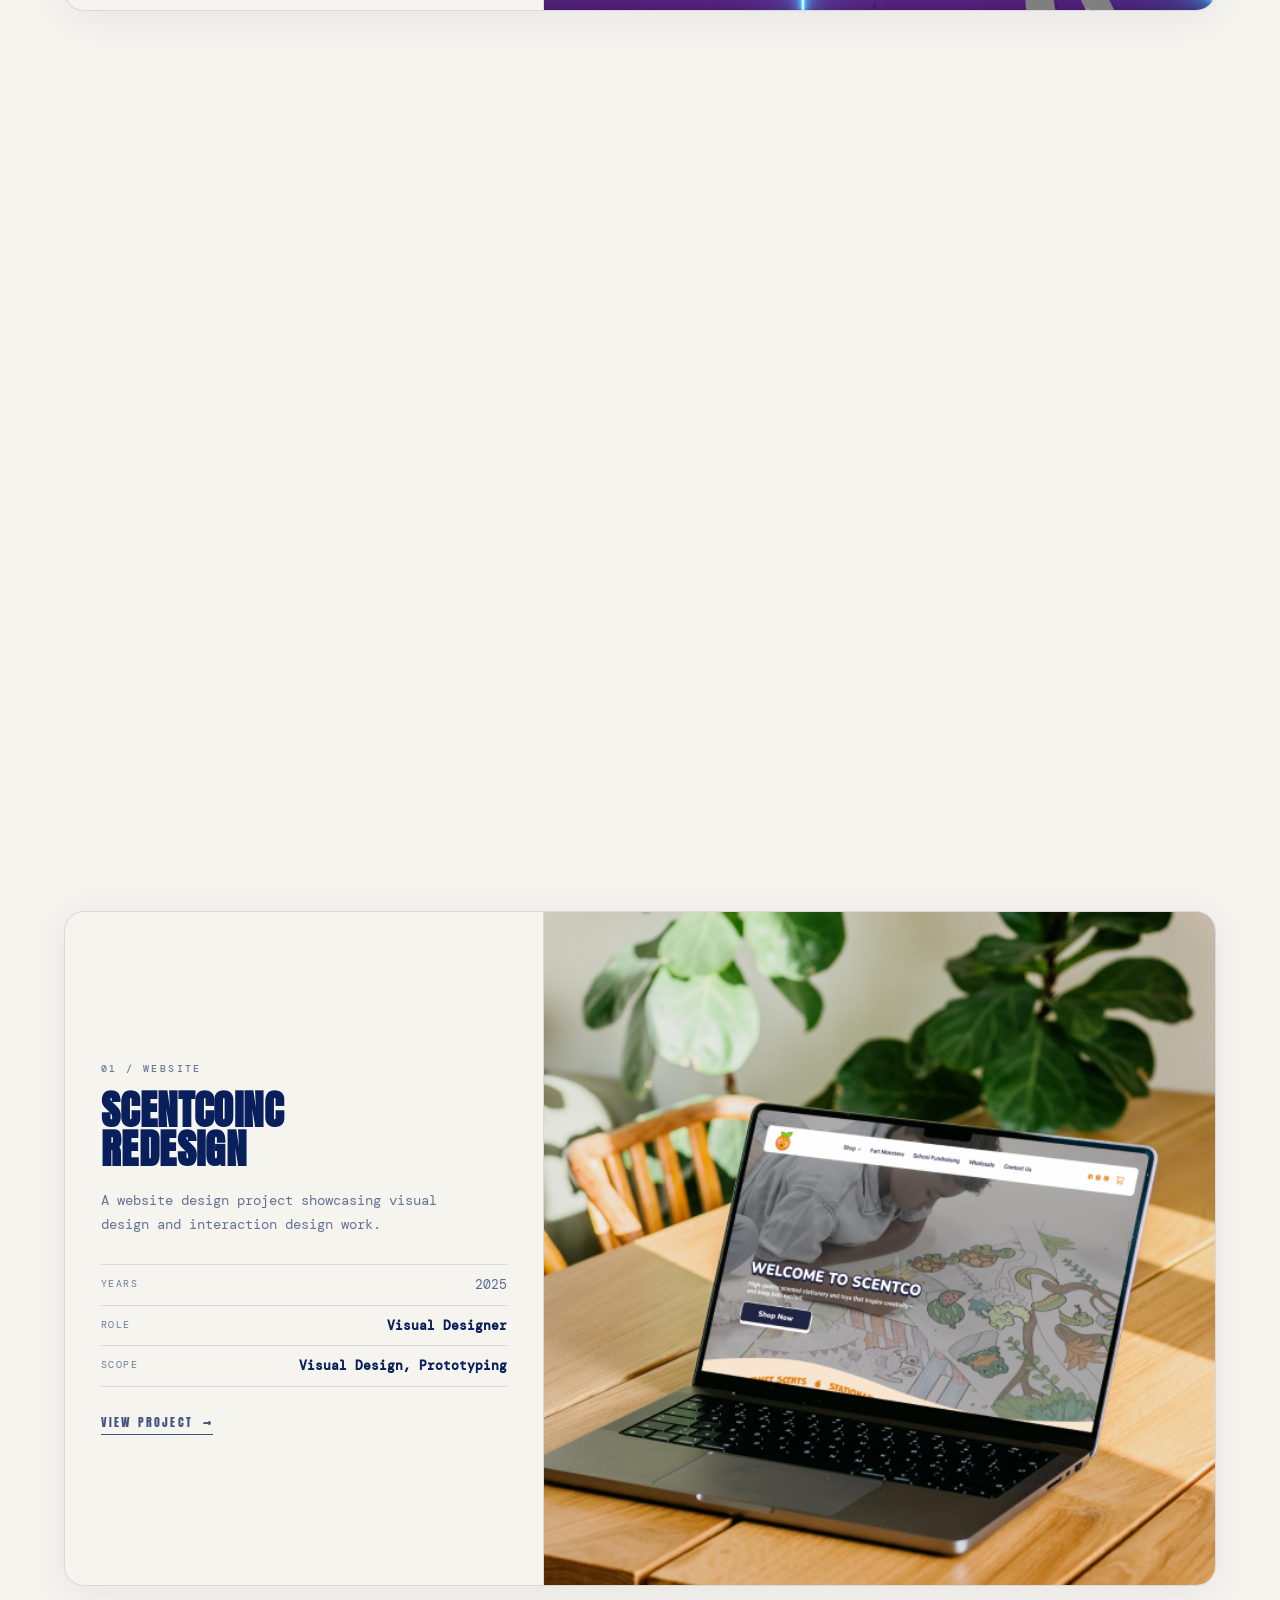
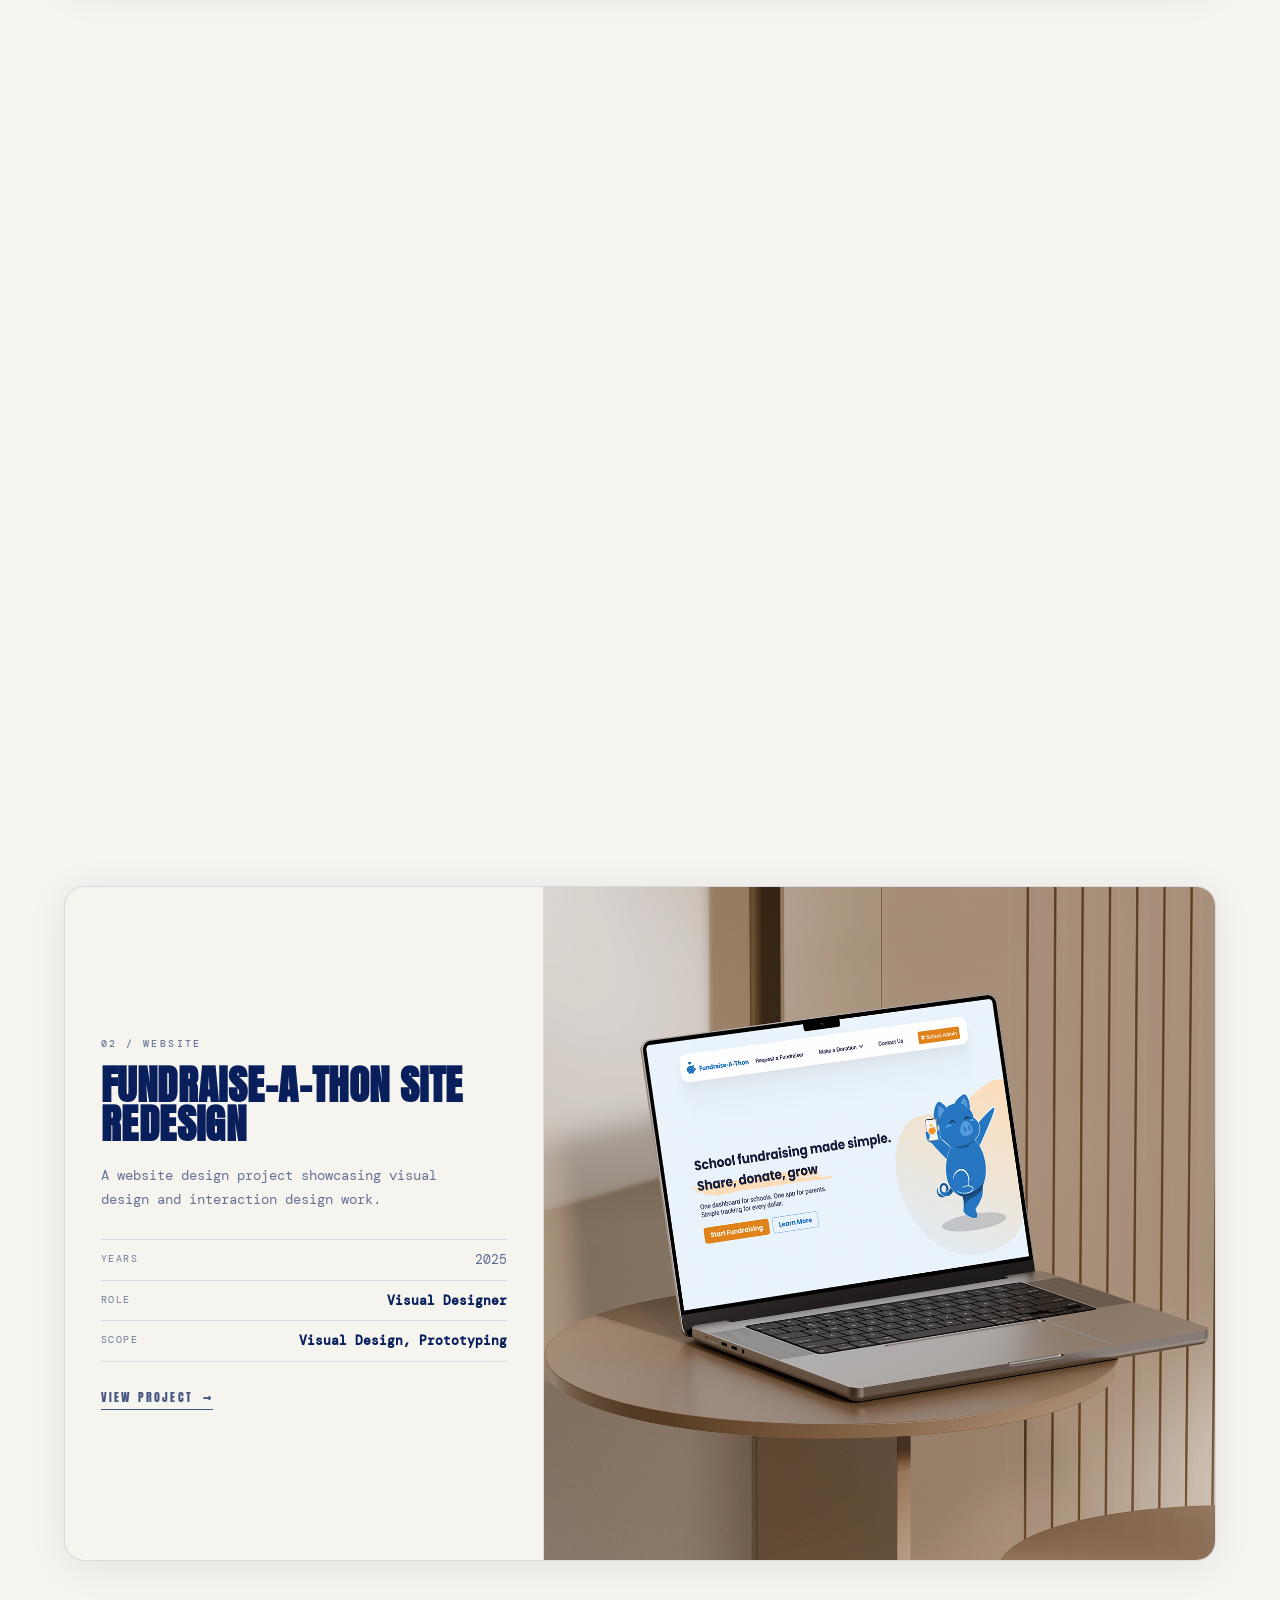
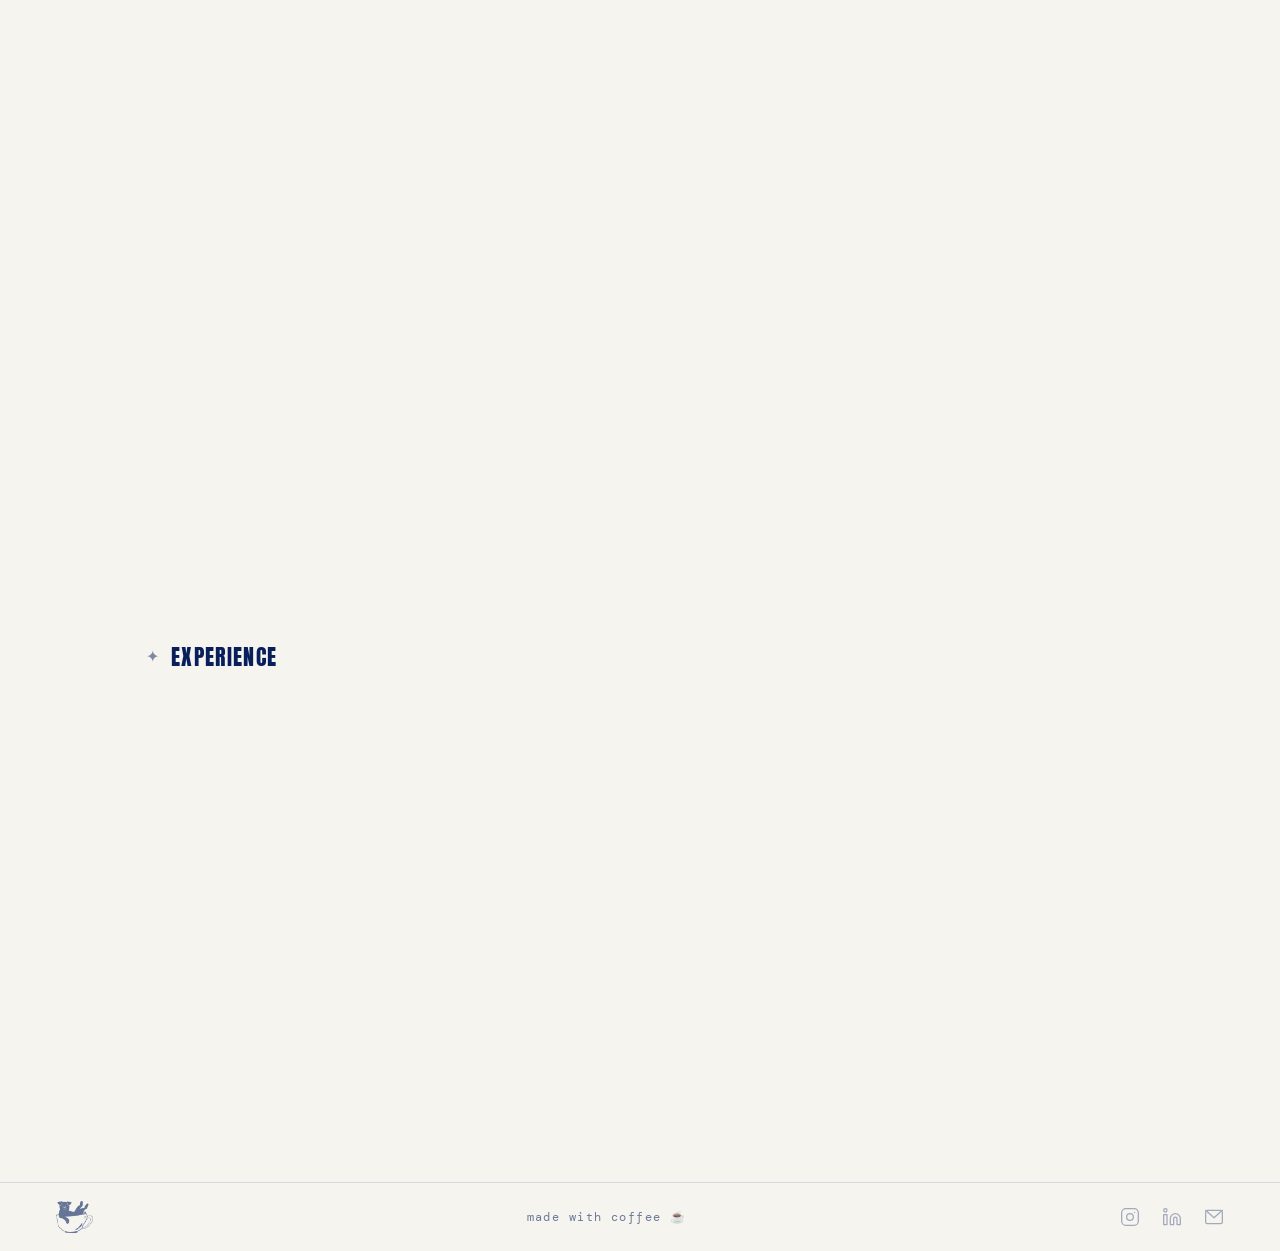
==== commit a3262279: "updated site listings" ====
--- a/index.html
+++ b/index.html
@@ -124,7 +124,7 @@
                       Systems</span>
                   </div>
                 </div>
-                <a href="#" class="work-cta"><span>View Case Study</span> →</a>
+                <p>Coming soon!</p>
               </div>
               <div class="work-visual">
                 <div class="work-img-placeholder">
@@ -227,7 +227,7 @@
                     <span class="meta-value meta-bold">Visual Design, Prototyping</span>
                   </div>
                 </div>
-                <a href="scentcoinc.com" class="work-cta"><span>View Project</span> →</a>
+                <a href="https://scentcoinc.com/" class="work-cta"><span>View Project</span> →</a>
               </div>
               <div class="work-visual">
                 <div class="work-img-placeholder">
@@ -237,6 +237,40 @@
             </div>
           </div>
         </div>
+
+        <!-- PROJECT 5 — website fundraise-a-thon-->
+        <div class="work-card-wrapper" data-category="website">
+          <div class="work-card" data-category="website">
+            <div class="work-card-body">
+              <div class="work-info">
+                <p class="work-index">02 / Website</p>
+                <h2 class="work-title">Fundraise-a-thon Site<br>Redesign</h2>
+                <p class="work-desc">A website design project showcasing visual design and interaction design work.</p>
+                <div class="work-meta">
+                  <div class="work-meta-row">
+                    <span class="meta-label">Years</span>
+                    <span class="meta-value">2025</span>
+                  </div>
+                  <div class="work-meta-row">
+                    <span class="meta-label">Role</span>
+                    <span class="meta-value meta-bold">Visual Designer</span>
+                  </div>
+                  <div class="work-meta-row">
+                    <span class="meta-label">Scope</span>
+                    <span class="meta-value meta-bold">Visual Design, Prototyping</span>
+                  </div>
+                </div>
+                <a href="https://fundraise-a-thon.com/" class="work-cta"><span>View Project</span> →</a>
+              </div>
+              <div class="work-visual">
+                <div class="work-img-placeholder">
+                  <img src="assets/fundraiseathon_site.png" alt="scentco cover" />
+                </div>
+              </div>
+            </div>
+          </div>
+        </div>
+
 
       </div><!-- /work-track -->
 
@@ -254,7 +288,7 @@
           <li class="tl-item" style="--i:0">
             <span class="tl-years">2024 – Present</span>
             <div class="tl-role">
-              <span class="tl-title">Lead Product Designer</span>
+              <span class="tl-title">Lead Product Designer & Developer</span>
               <span class="tl-company">Newco</span>
             </div>
             <span class="tl-desc">Leading product design for Jax, an AI travel assistant. Owned end-to-end design from
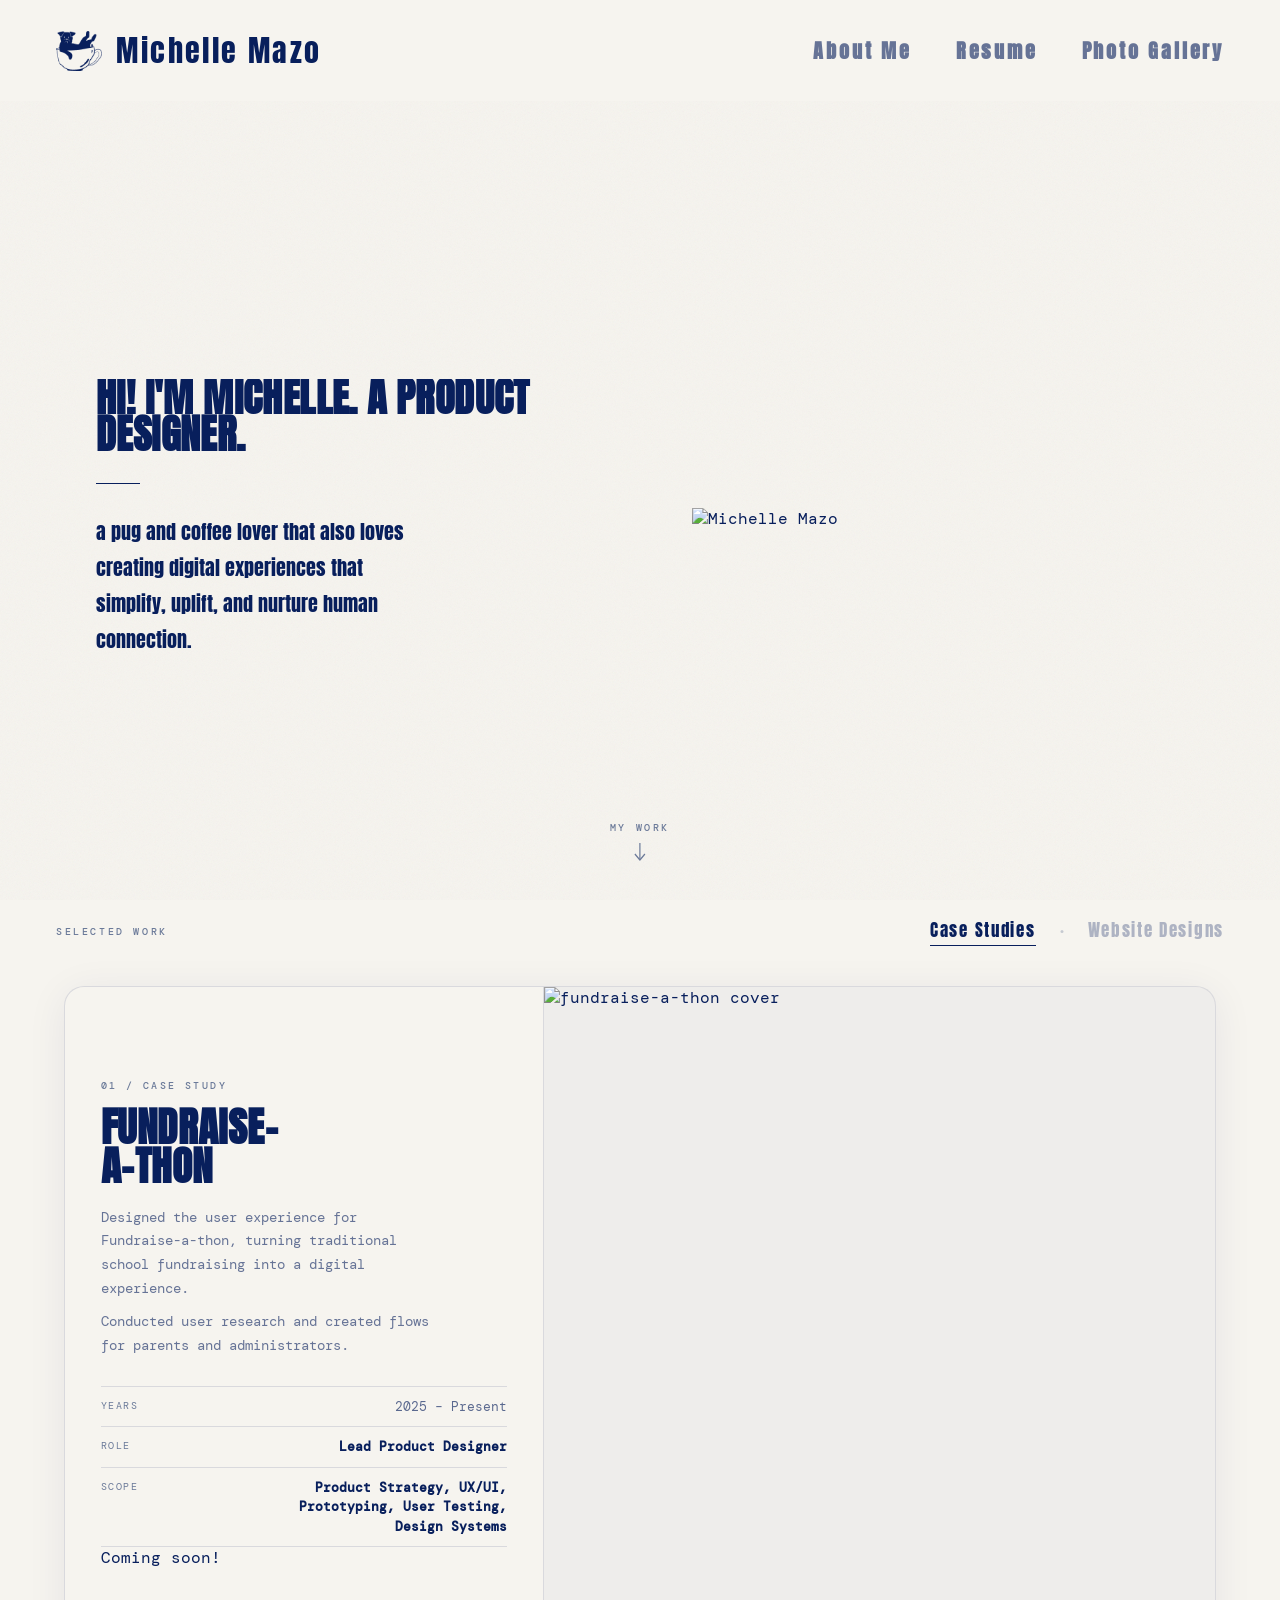
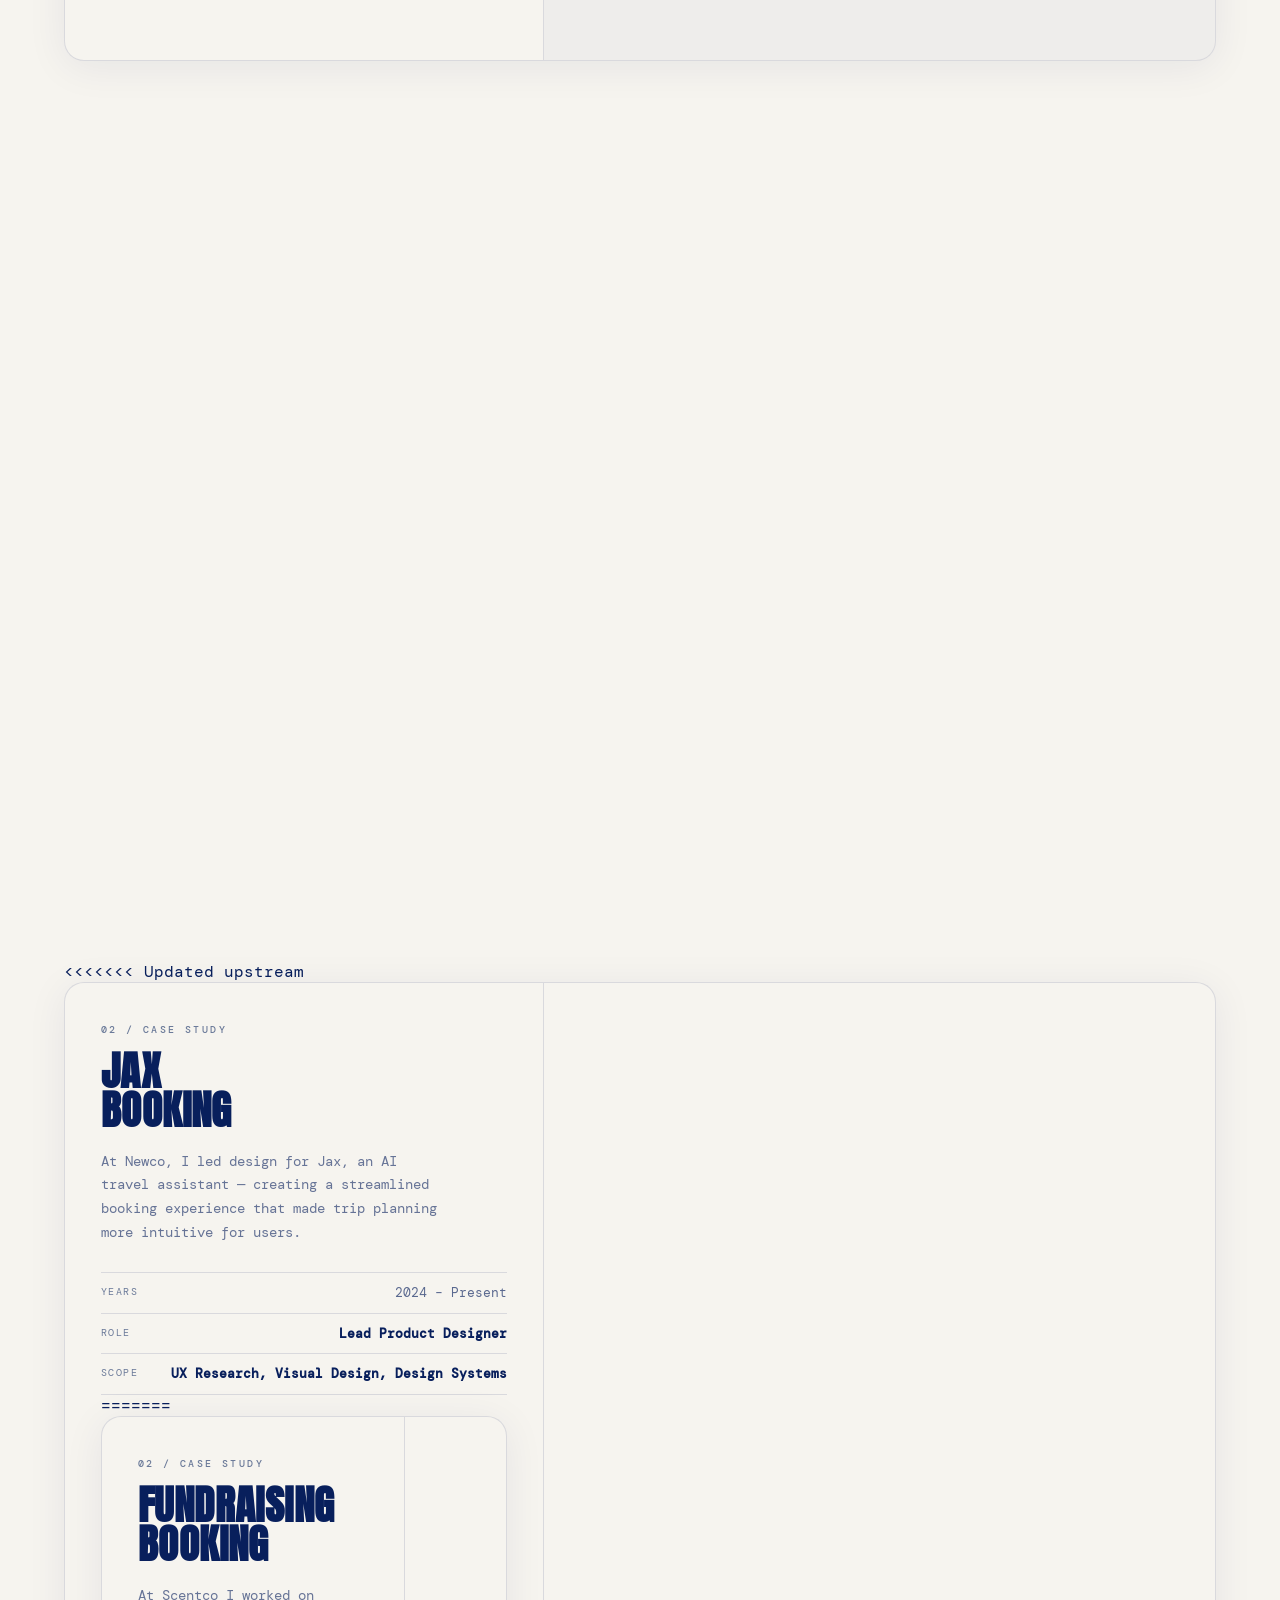
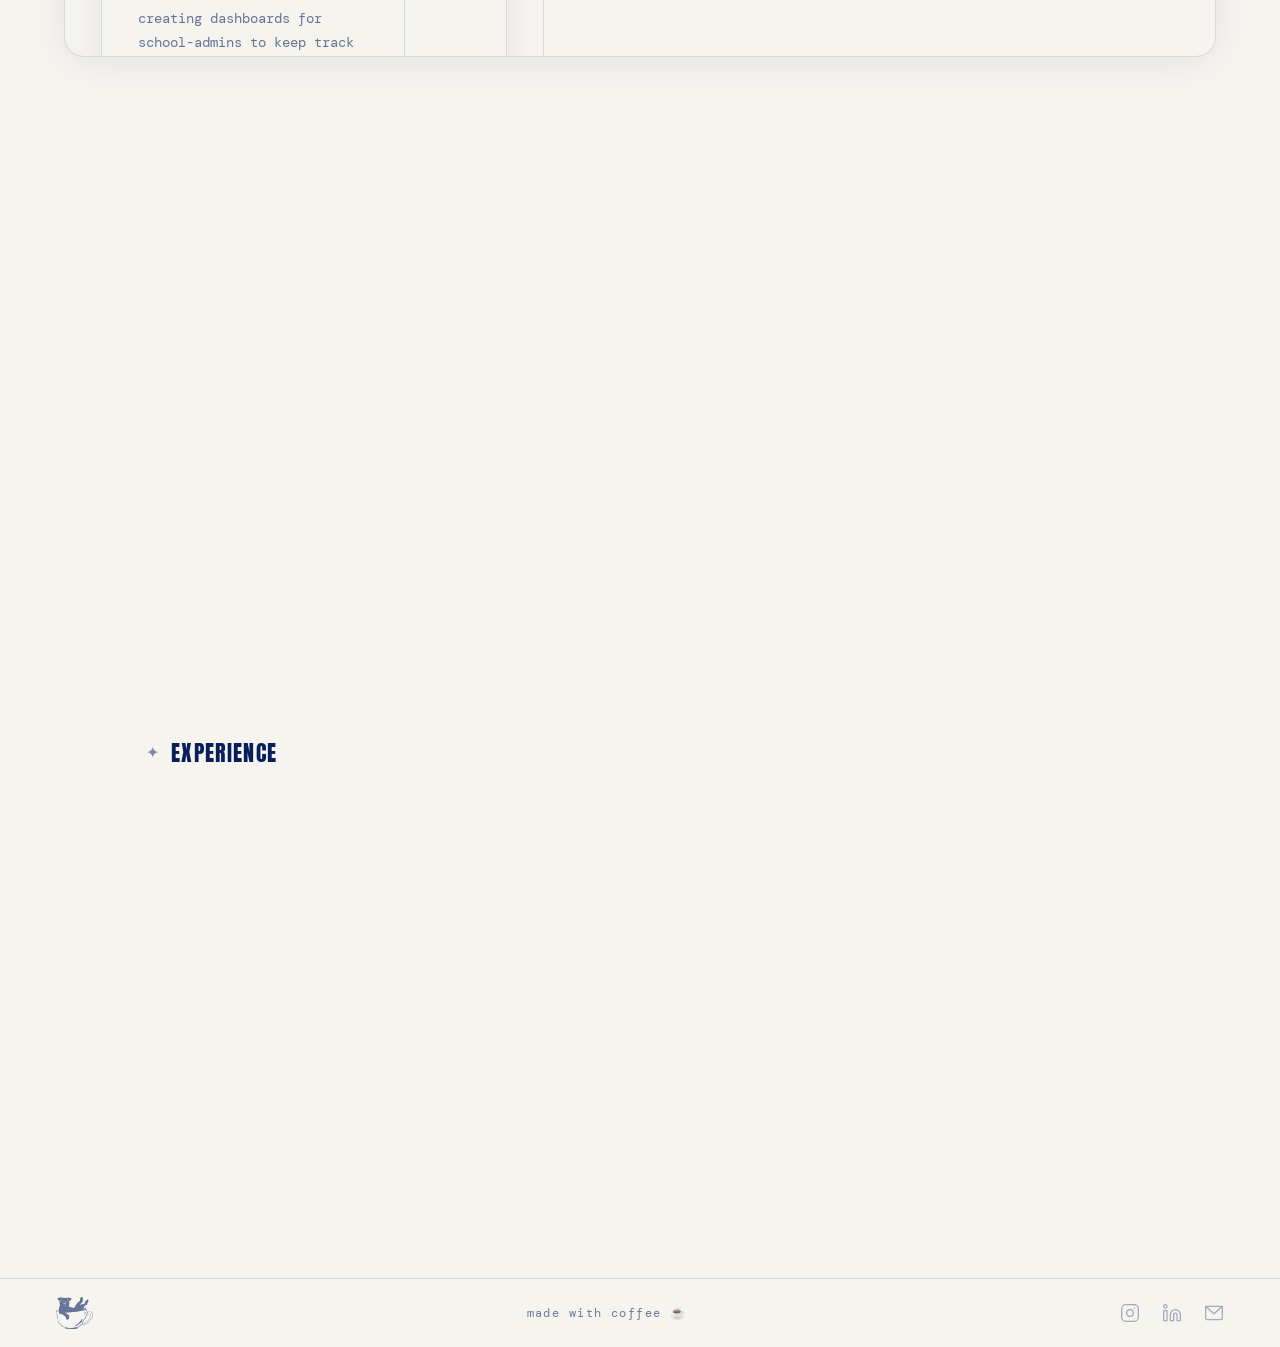
==== commit 71223b63: "Portfolio Updates" ====
--- a/index.html
+++ b/index.html
@@ -136,6 +136,7 @@
         </div>
 
         <!-- PROJECT 2 -->
+<<<<<<< Updated upstream
         <div class="work-card-wrapper" data-category="case-study">
           <div class="work-card" data-category="case-study">
             <div class="work-card-body">
@@ -157,14 +158,42 @@
                     <span class="meta-label">Scope</span>
                     <span class="meta-value meta-bold">UX Research, Visual Design, Design Systems</span>
                   </div>
+=======
+        <div class="work-card" data-category="case-study">
+          <div class="work-card-body">
+            <div class="work-info">
+              <p class="work-index">02 / Case Study</p>
+              <h2 class="work-title">Fundraising<br>Booking</h2>
+              <p class="work-desc">At Scentco I worked on creating dashboards for school-admins to keep track of their fundraising process.</p>
+              <div class="work-meta">
+                <div class="work-meta-row">
+                  <span class="meta-label">Years</span>
+                  <span class="meta-value">2024 – Present</span>
+                </div>
+                <div class="work-meta-row">
+                  <span class="meta-label">Role</span>
+                  <span class="meta-value meta-bold">Lead Product Designer</span>
+                </div>
+                <div class="work-meta-row">
+                  <span class="meta-label">Scope</span>
+                  <span class="meta-value meta-bold">UX Research, Visual Design, Design Systems</span>
+>>>>>>> Stashed changes
                 </div>
                 <a href="https://www.figma.com/deck/tjX3ZRs8IdQeimUTnVQ88e/Jax?node-id=1-1910&viewport=75%2C-40%2C0.53&t=rsh311d8eLvyErG1-1&scaling=min-zoom&content-scaling=fixed&page-id=0%3A1"
                   class="work-cta" target="_blank"><span>View Case Study</span> →</a>
               </div>
+<<<<<<< Updated upstream
               <div class="work-visual">
                 <div class="work-img-placeholder">
                   <img src="assets/jax.png" alt="jax booking cover" />
                 </div>
+=======
+              <a href="" class="work-cta" target="_blank"><span>Coming Soon</span> →</a>
+            </div>
+            <div class="work-visual">
+              <div class="work-img-placeholder">
+                <img src="assets/dashboards.png" alt="dashboard booking cover" />
+>>>>>>> Stashed changes
               </div>
             </div>
           </div>
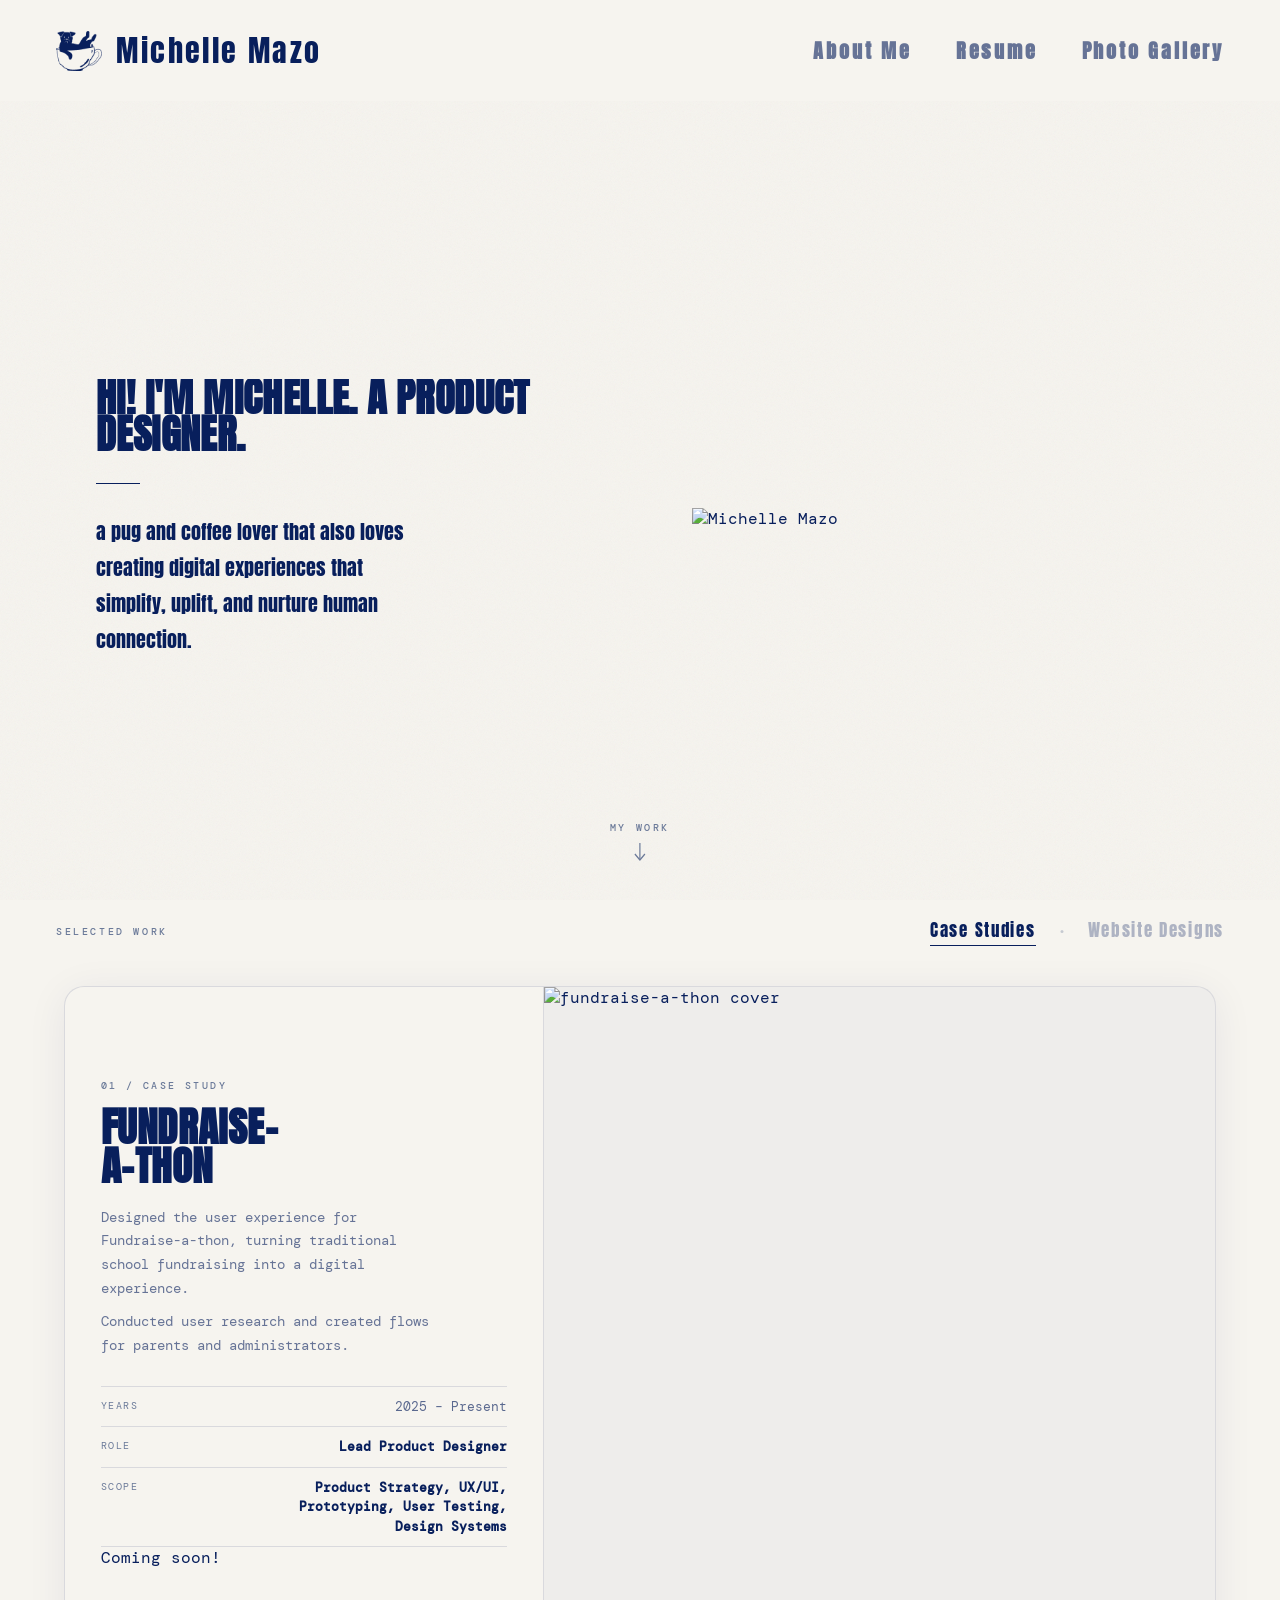
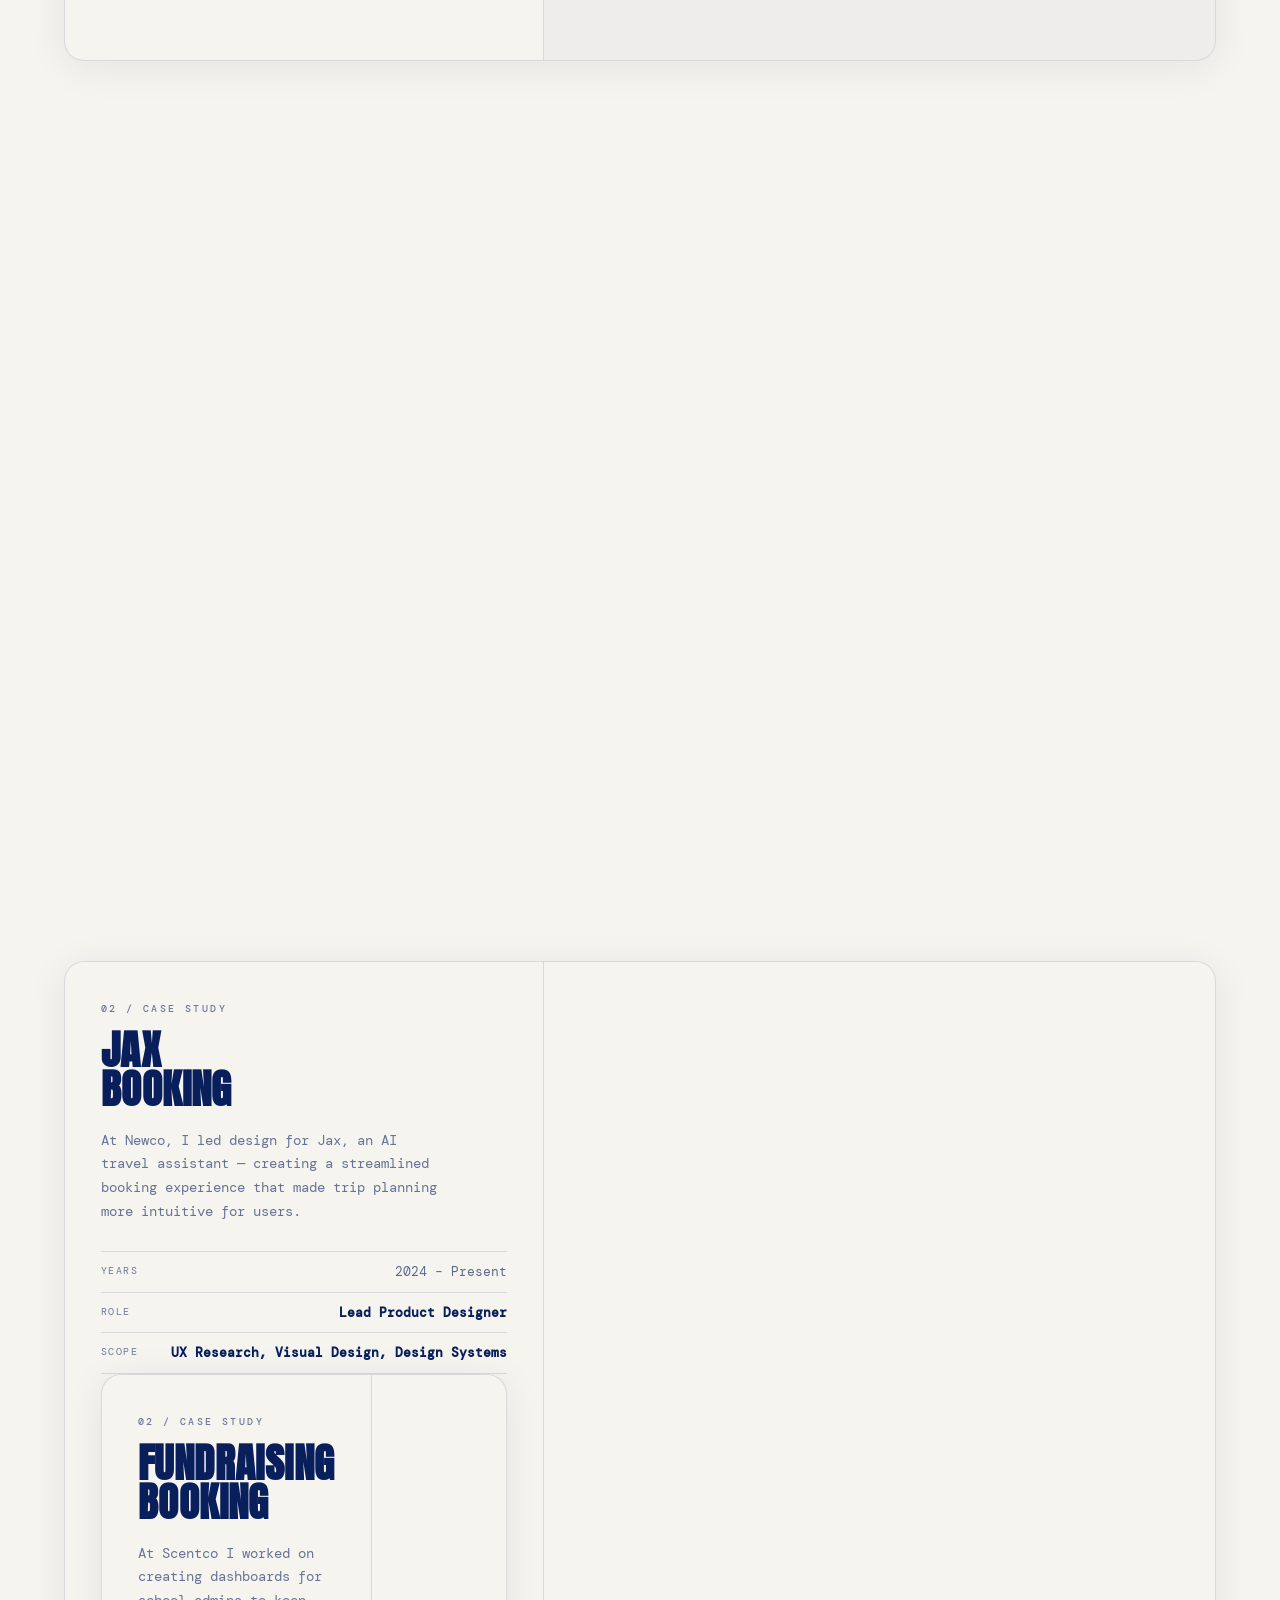
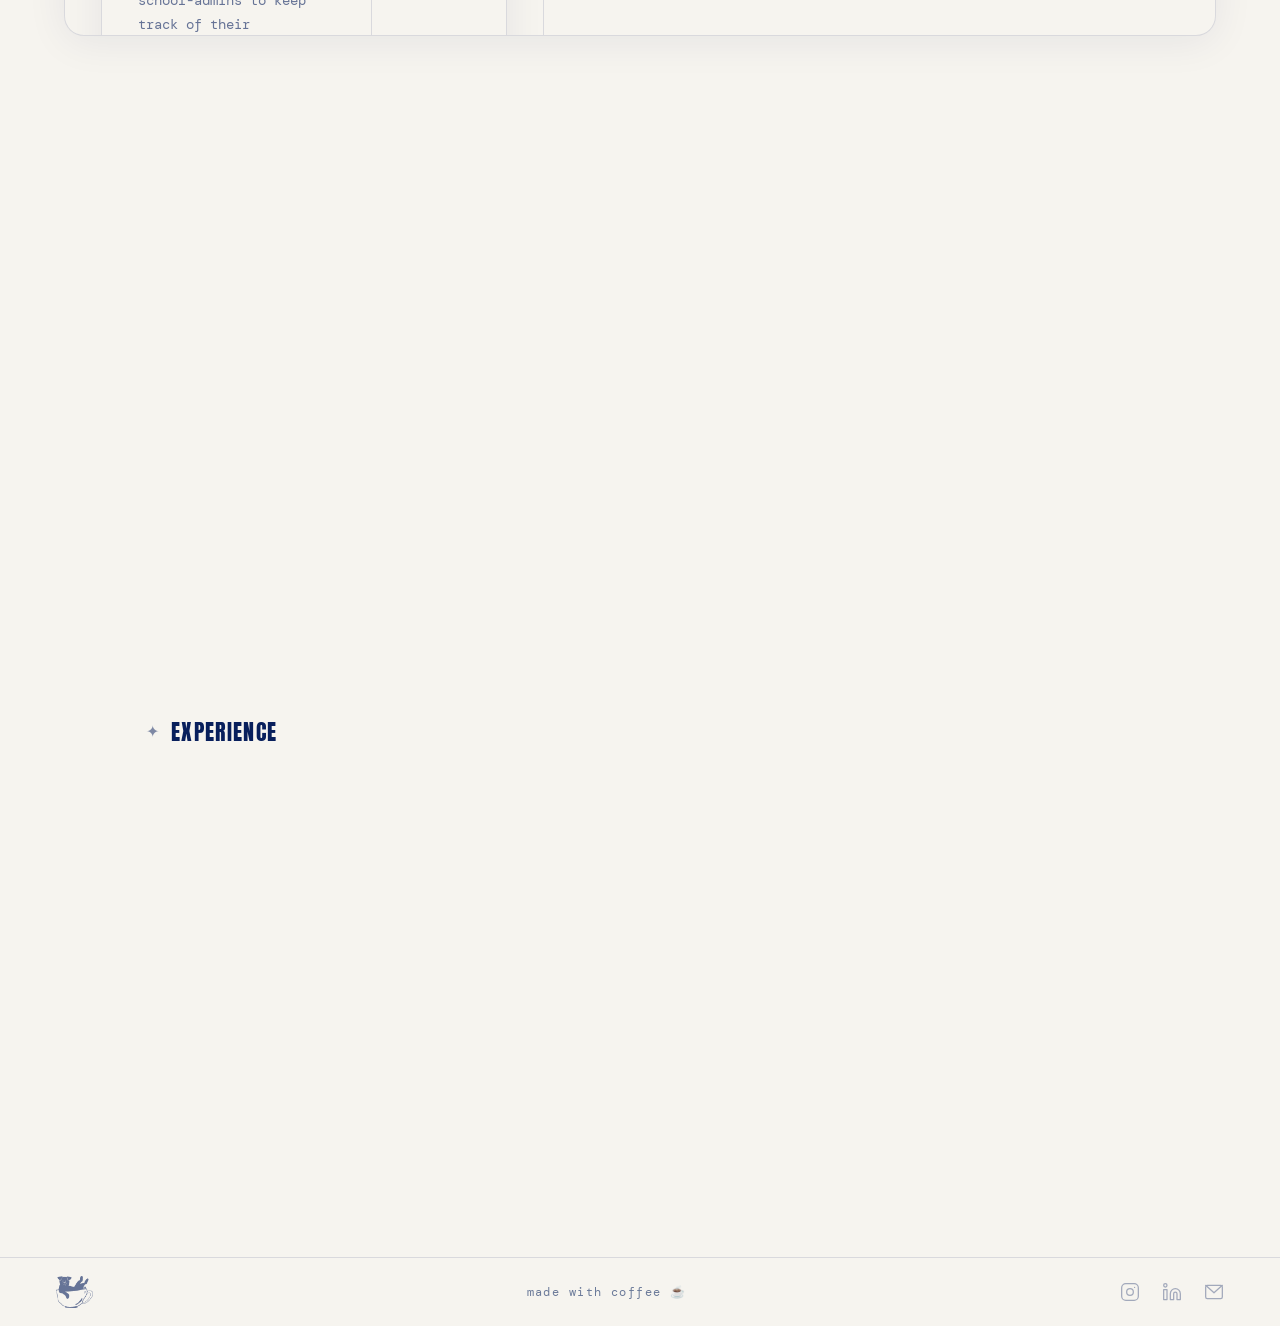
==== commit e22aeff0: "Portfolio Updates" ====
--- a/index.html
+++ b/index.html
@@ -136,7 +136,6 @@
         </div>
 
         <!-- PROJECT 2 -->
-<<<<<<< Updated upstream
         <div class="work-card-wrapper" data-category="case-study">
           <div class="work-card" data-category="case-study">
             <div class="work-card-body">
@@ -158,7 +157,7 @@
                     <span class="meta-label">Scope</span>
                     <span class="meta-value meta-bold">UX Research, Visual Design, Design Systems</span>
                   </div>
-=======
+
         <div class="work-card" data-category="case-study">
           <div class="work-card-body">
             <div class="work-info">
@@ -177,23 +176,23 @@
                 <div class="work-meta-row">
                   <span class="meta-label">Scope</span>
                   <span class="meta-value meta-bold">UX Research, Visual Design, Design Systems</span>
->>>>>>> Stashed changes
+
                 </div>
                 <a href="https://www.figma.com/deck/tjX3ZRs8IdQeimUTnVQ88e/Jax?node-id=1-1910&viewport=75%2C-40%2C0.53&t=rsh311d8eLvyErG1-1&scaling=min-zoom&content-scaling=fixed&page-id=0%3A1"
                   class="work-cta" target="_blank"><span>View Case Study</span> →</a>
               </div>
-<<<<<<< Updated upstream
+
               <div class="work-visual">
                 <div class="work-img-placeholder">
                   <img src="assets/jax.png" alt="jax booking cover" />
                 </div>
-=======
+
               <a href="" class="work-cta" target="_blank"><span>Coming Soon</span> →</a>
             </div>
             <div class="work-visual">
               <div class="work-img-placeholder">
                 <img src="assets/dashboards.png" alt="dashboard booking cover" />
->>>>>>> Stashed changes
+
               </div>
             </div>
           </div>
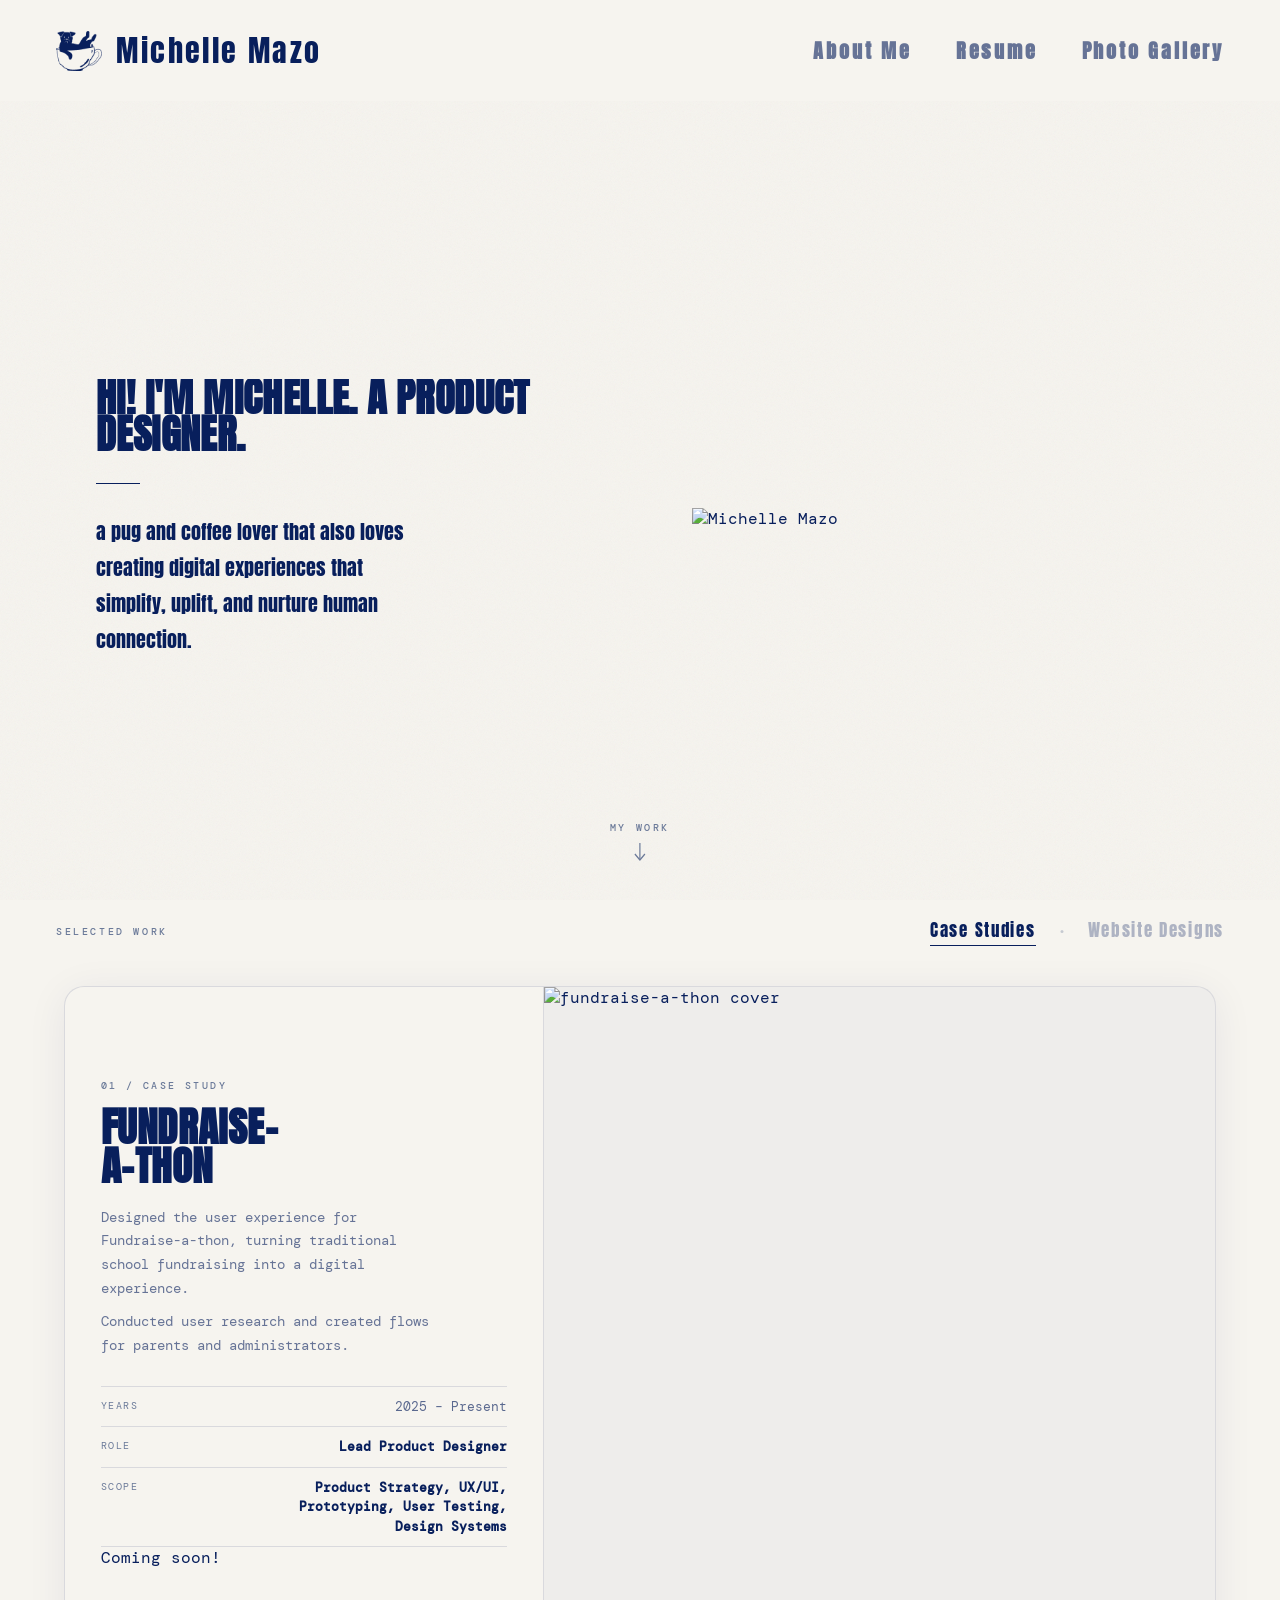
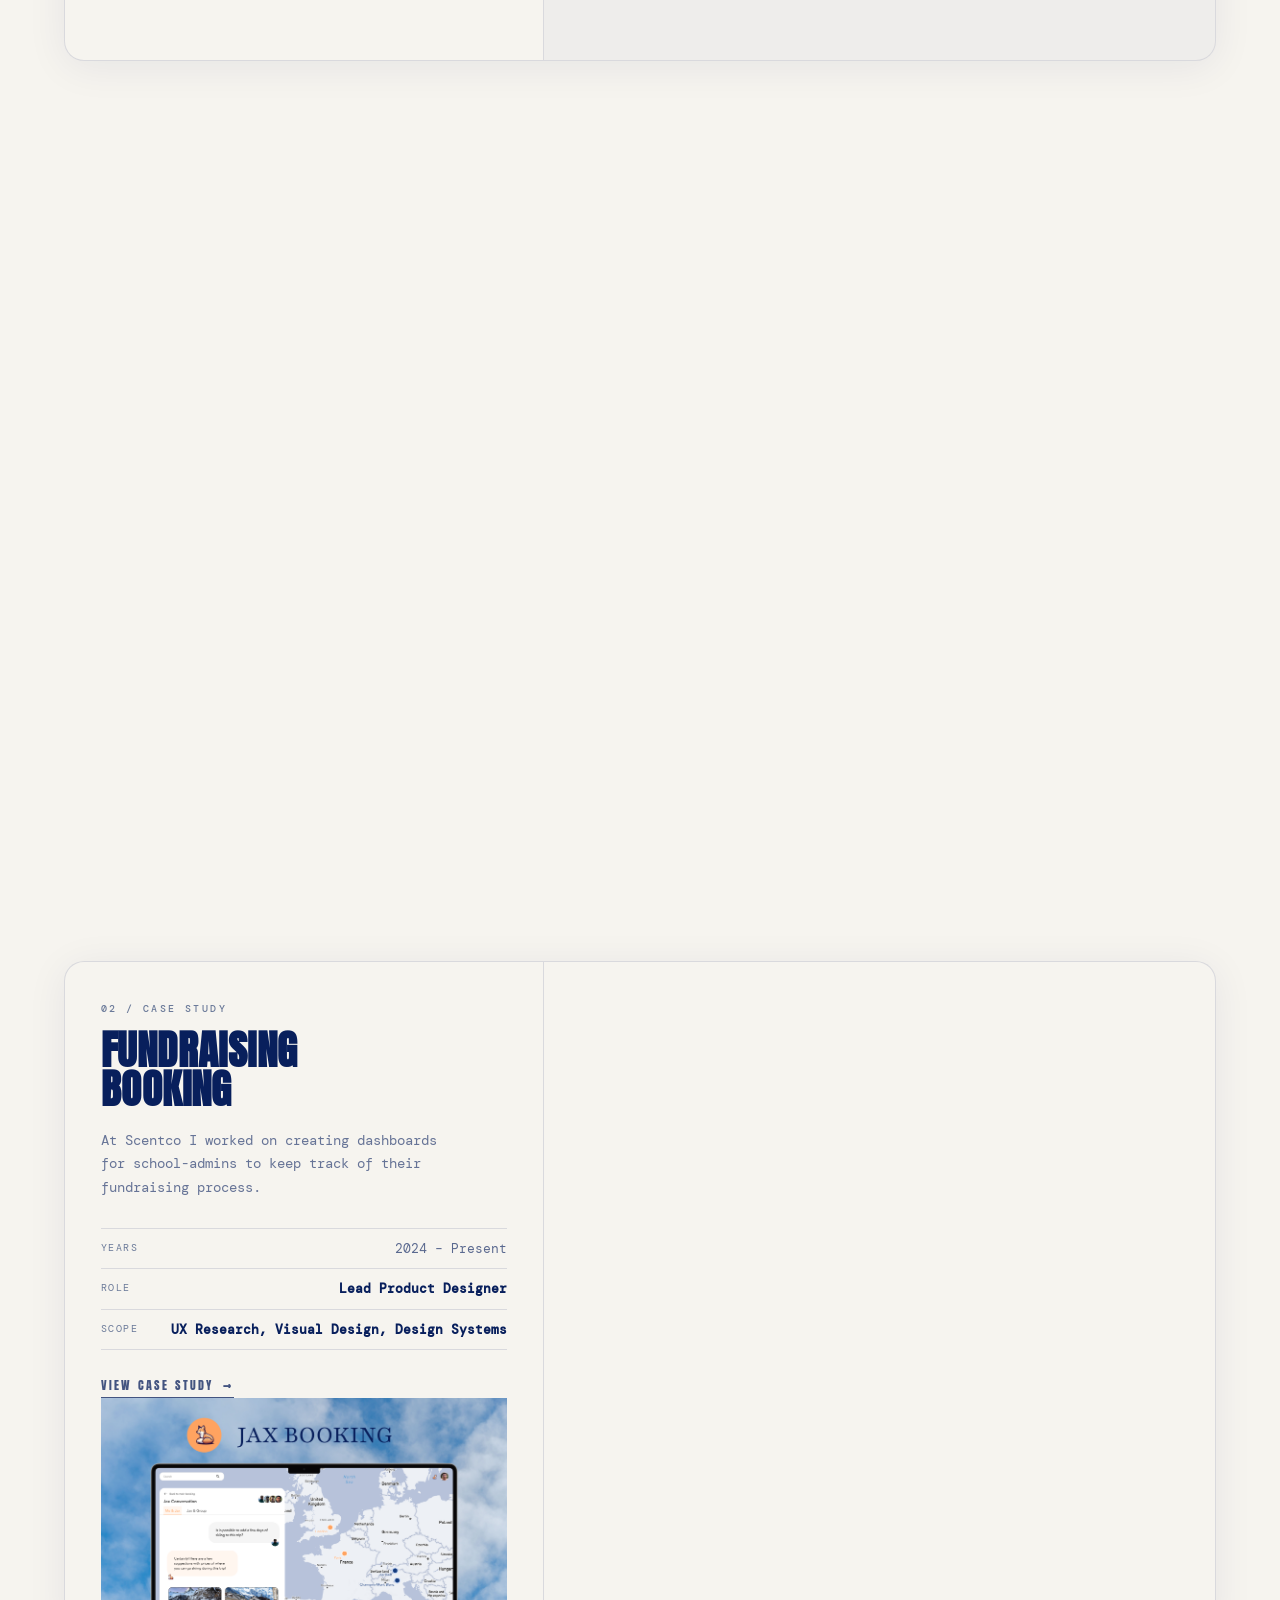
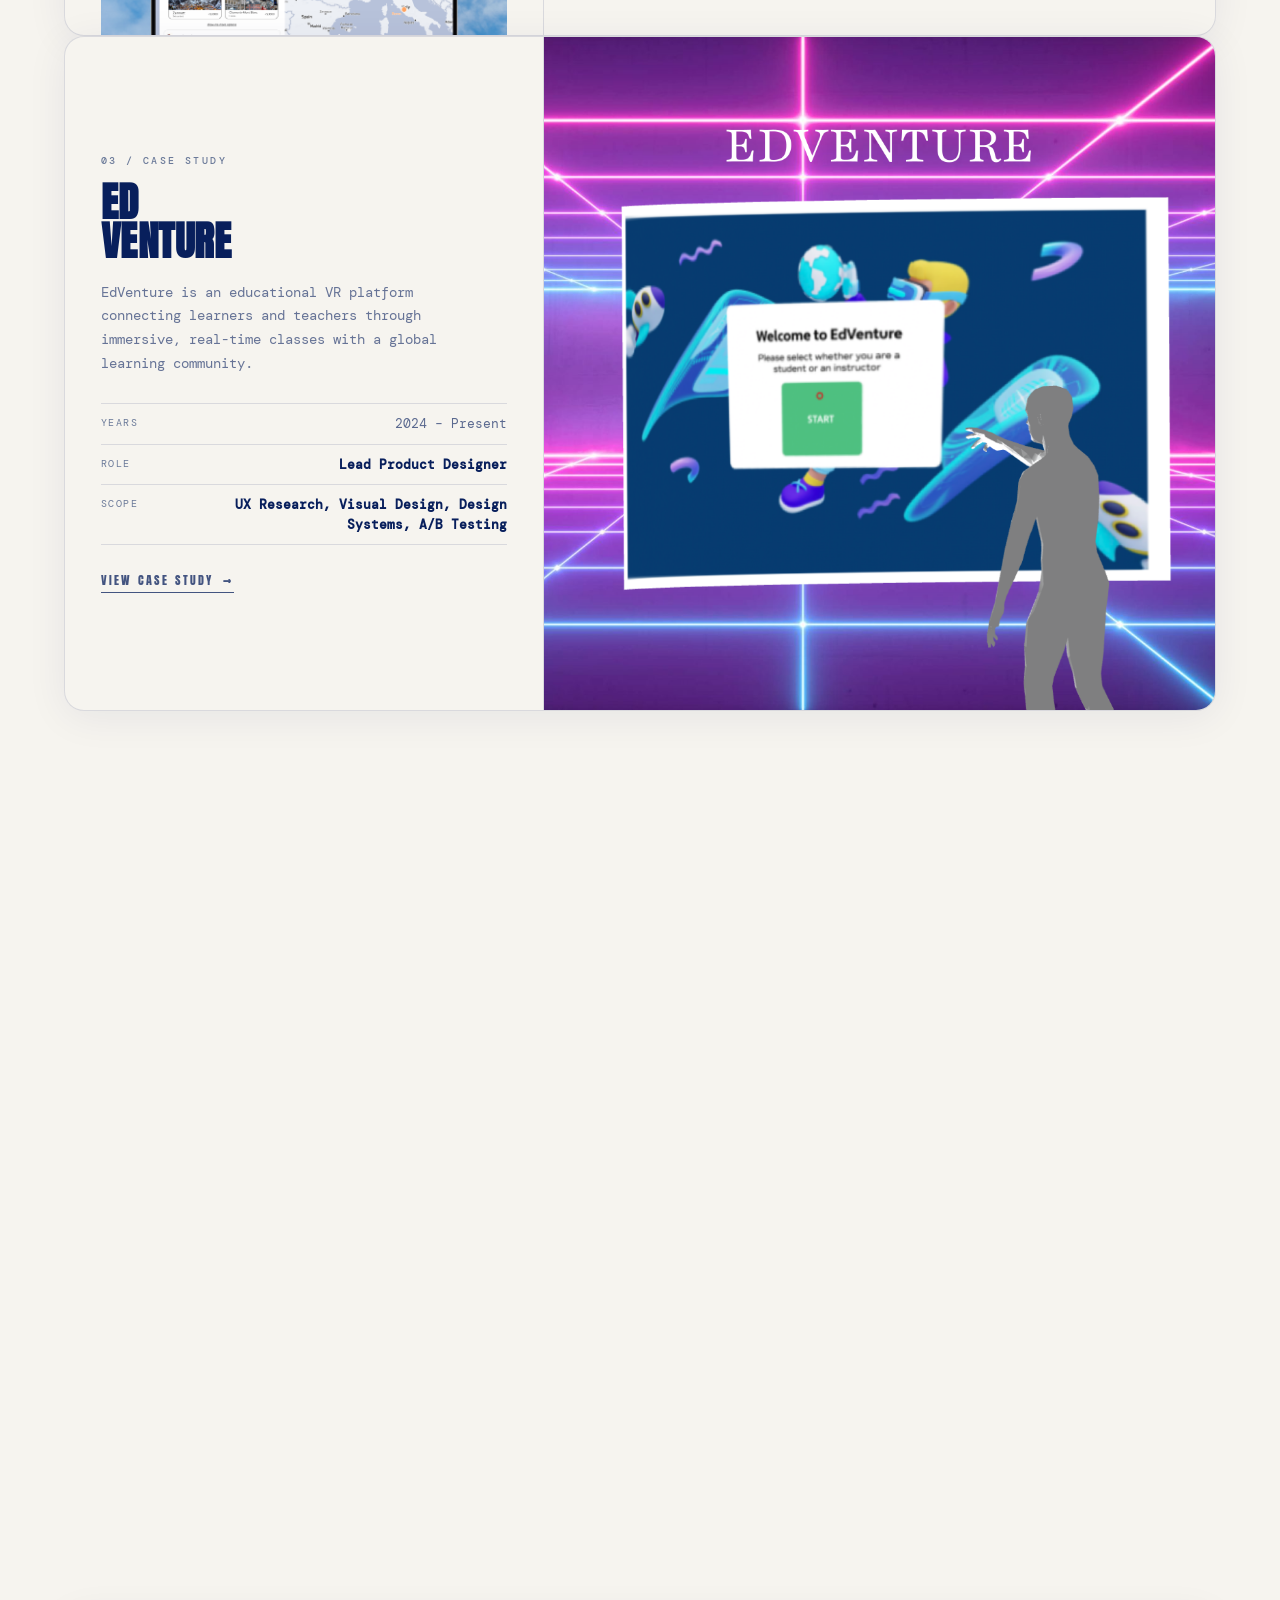
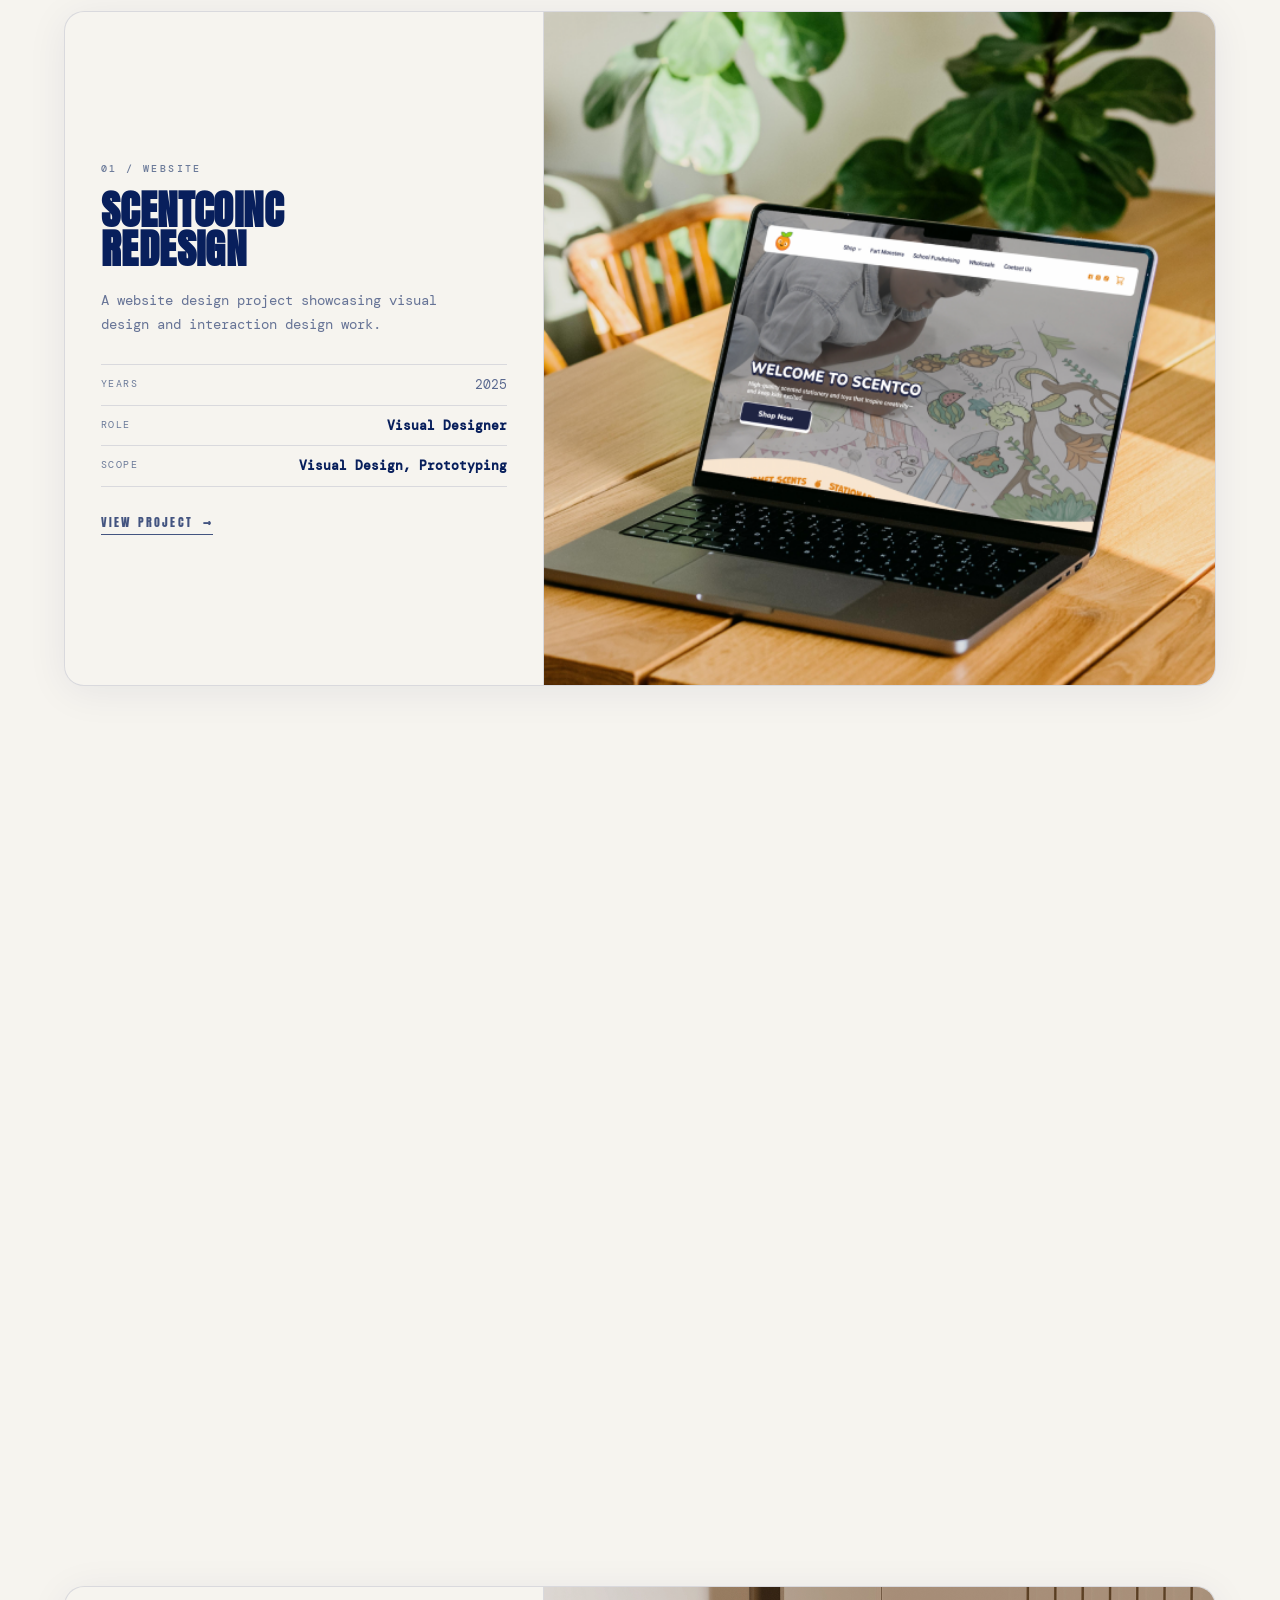
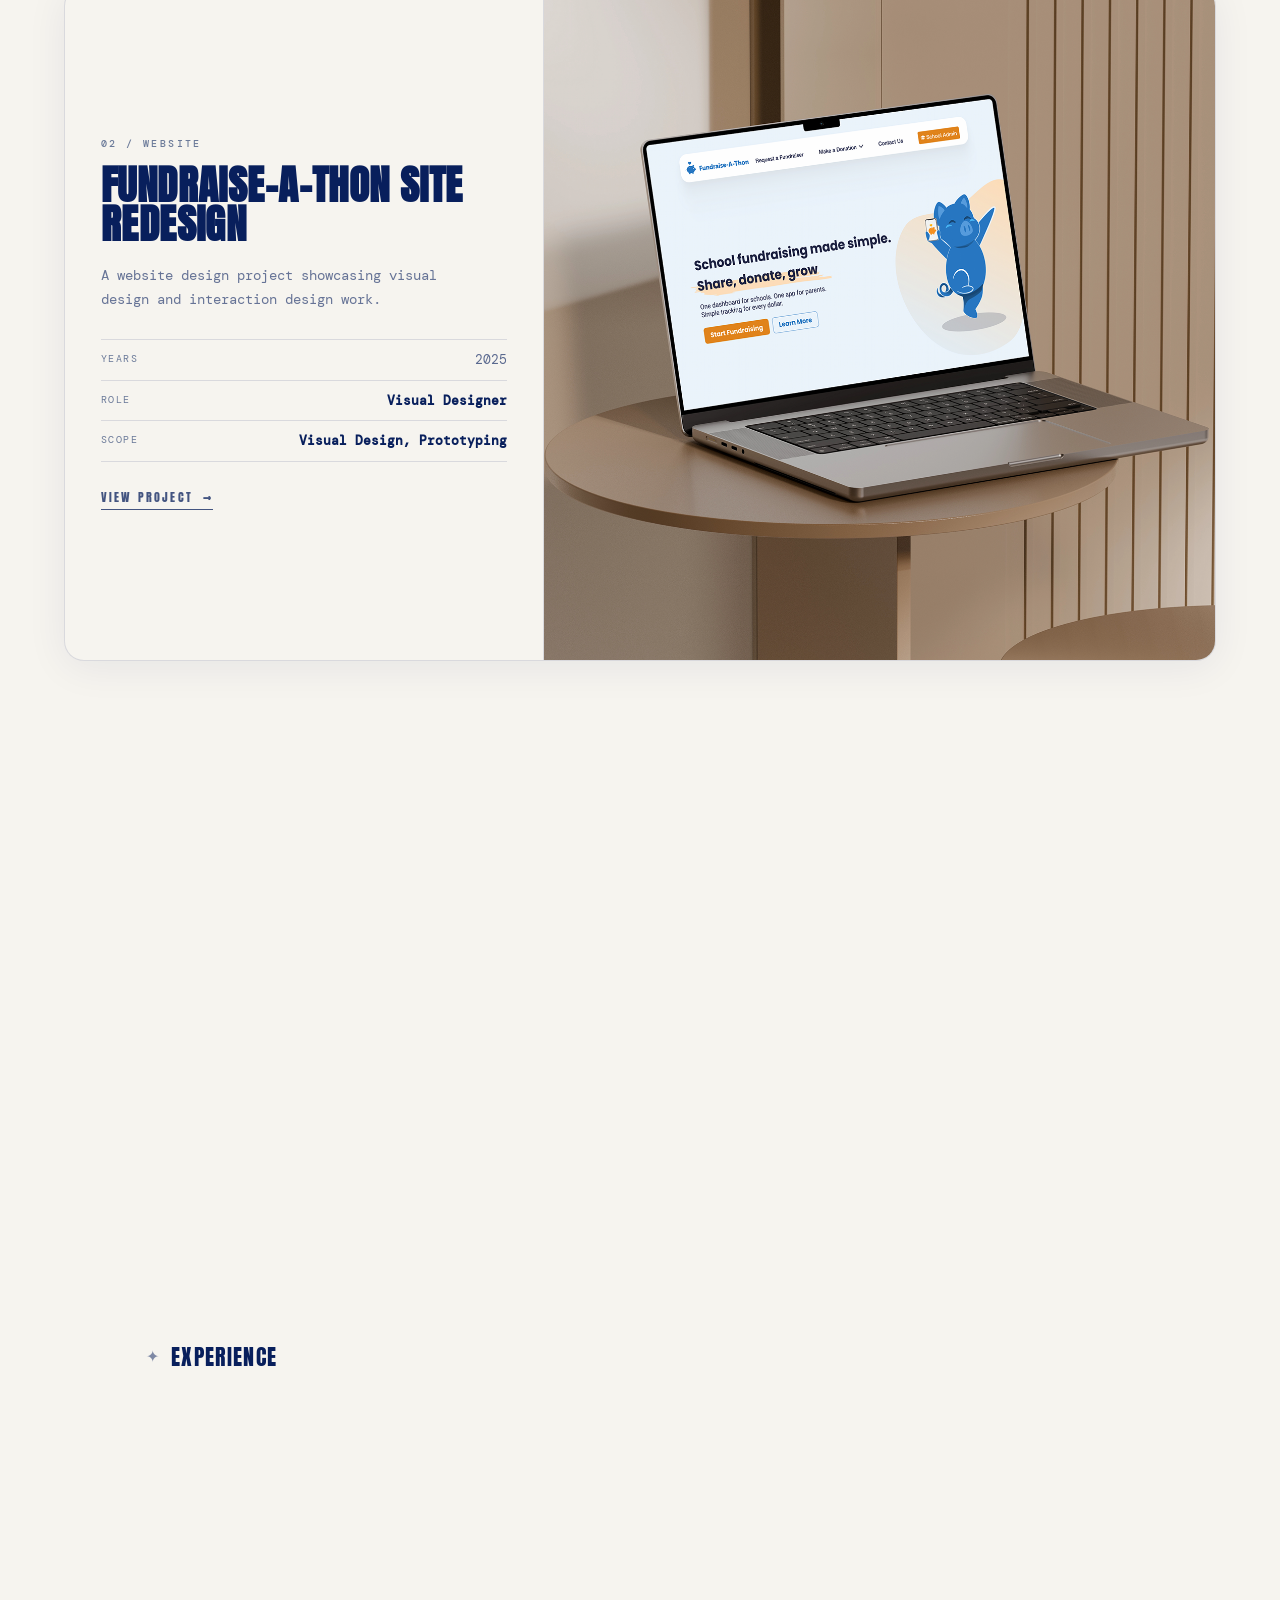
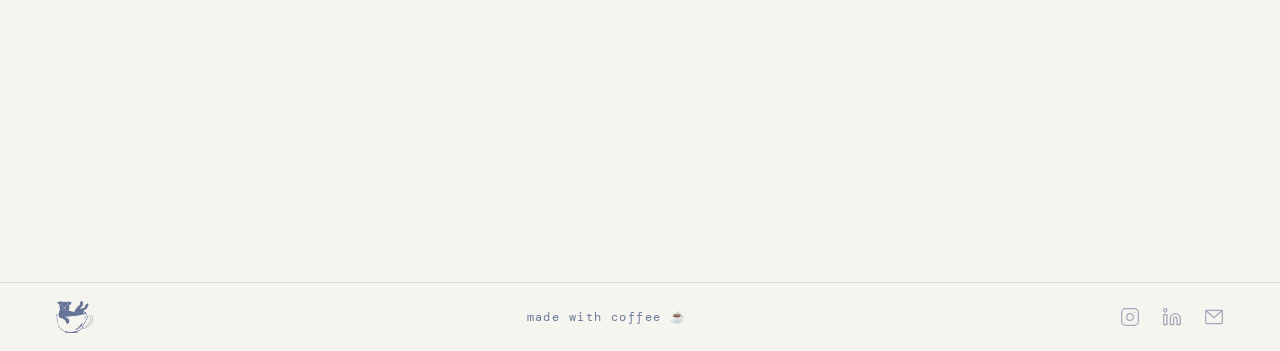
==== commit b44333f7: "Update index.html" ====
--- a/index.html
+++ b/index.html
@@ -136,27 +136,6 @@
         </div>
 
         <!-- PROJECT 2 -->
-        <div class="work-card-wrapper" data-category="case-study">
-          <div class="work-card" data-category="case-study">
-            <div class="work-card-body">
-              <div class="work-info">
-                <p class="work-index">02 / Case Study</p>
-                <h2 class="work-title">JAX<br>Booking</h2>
-                <p class="work-desc">At Newco, I led design for Jax, an AI travel assistant — creating a streamlined
-                  booking experience that made trip planning more intuitive for users.</p>
-                <div class="work-meta">
-                  <div class="work-meta-row">
-                    <span class="meta-label">Years</span>
-                    <span class="meta-value">2024 – Present</span>
-                  </div>
-                  <div class="work-meta-row">
-                    <span class="meta-label">Role</span>
-                    <span class="meta-value meta-bold">Lead Product Designer</span>
-                  </div>
-                  <div class="work-meta-row">
-                    <span class="meta-label">Scope</span>
-                    <span class="meta-value meta-bold">UX Research, Visual Design, Design Systems</span>
-                  </div>
 
         <div class="work-card" data-category="case-study">
           <div class="work-card-body">
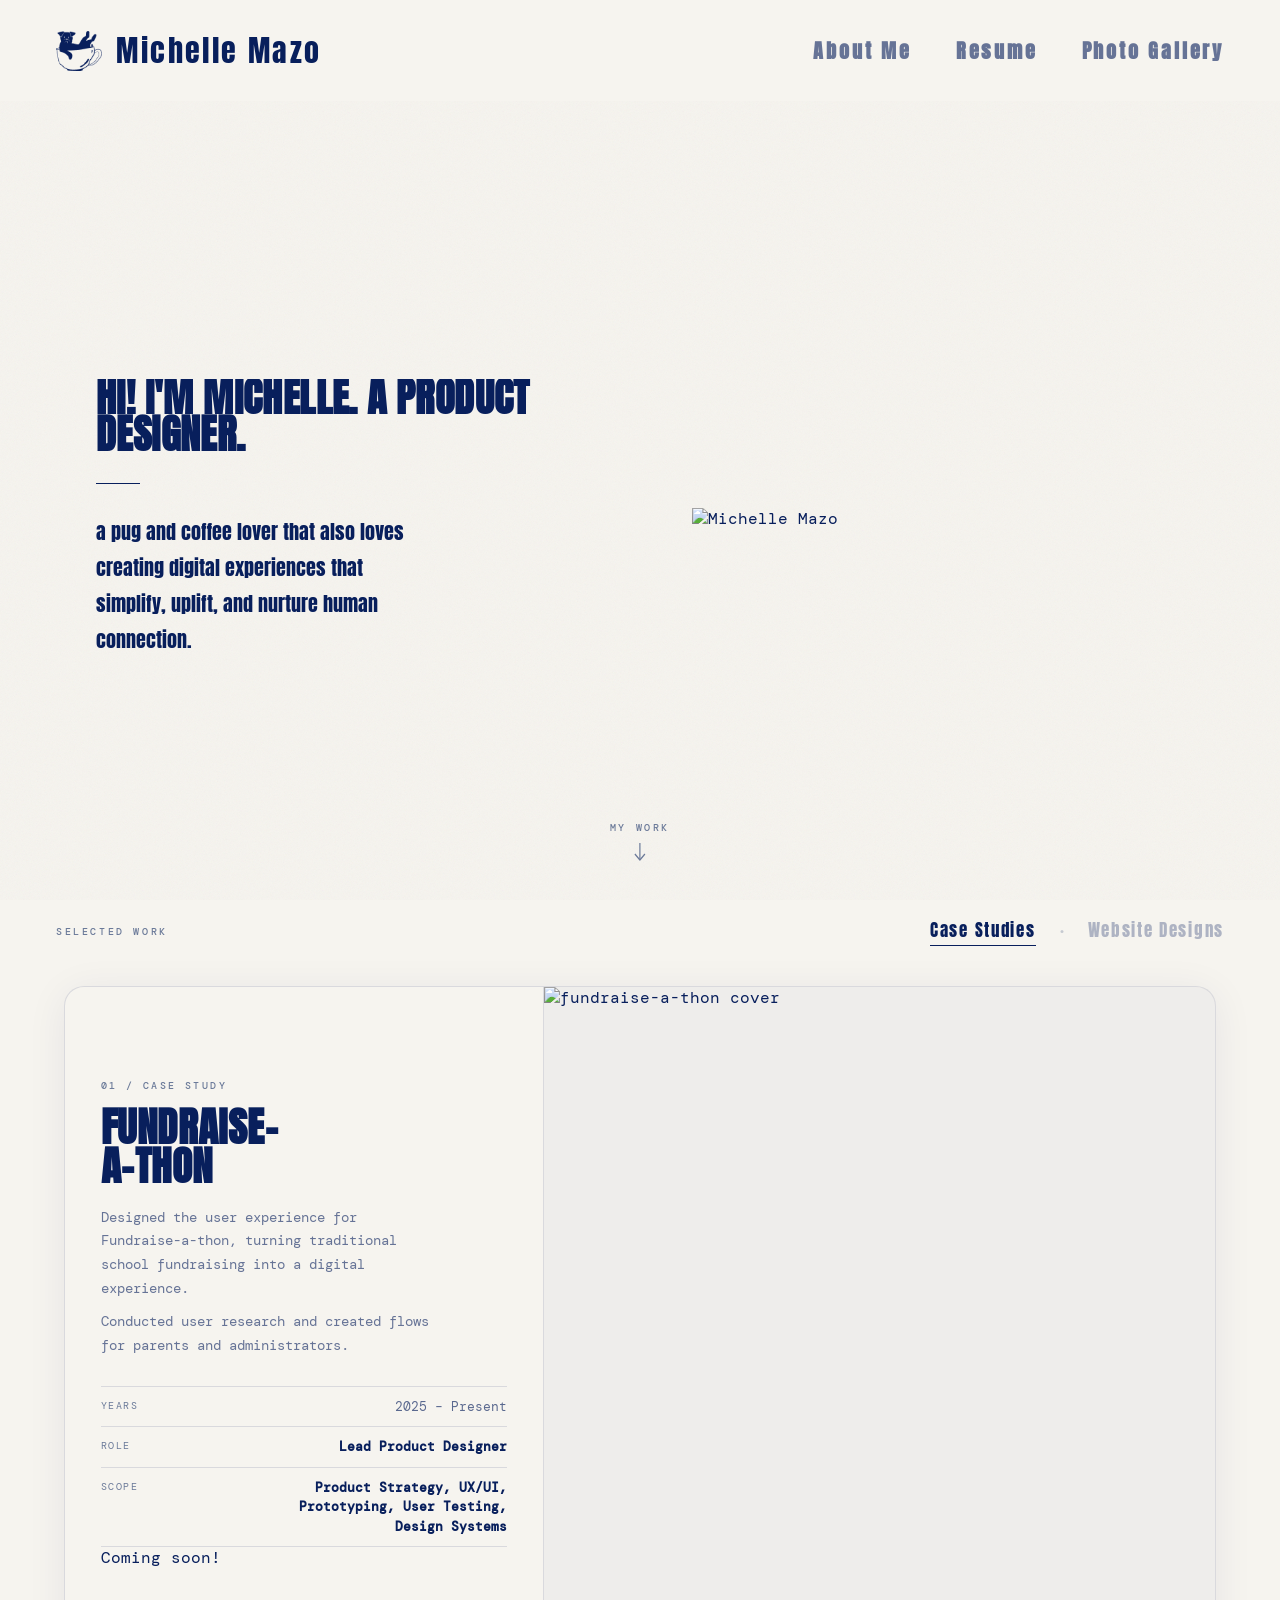
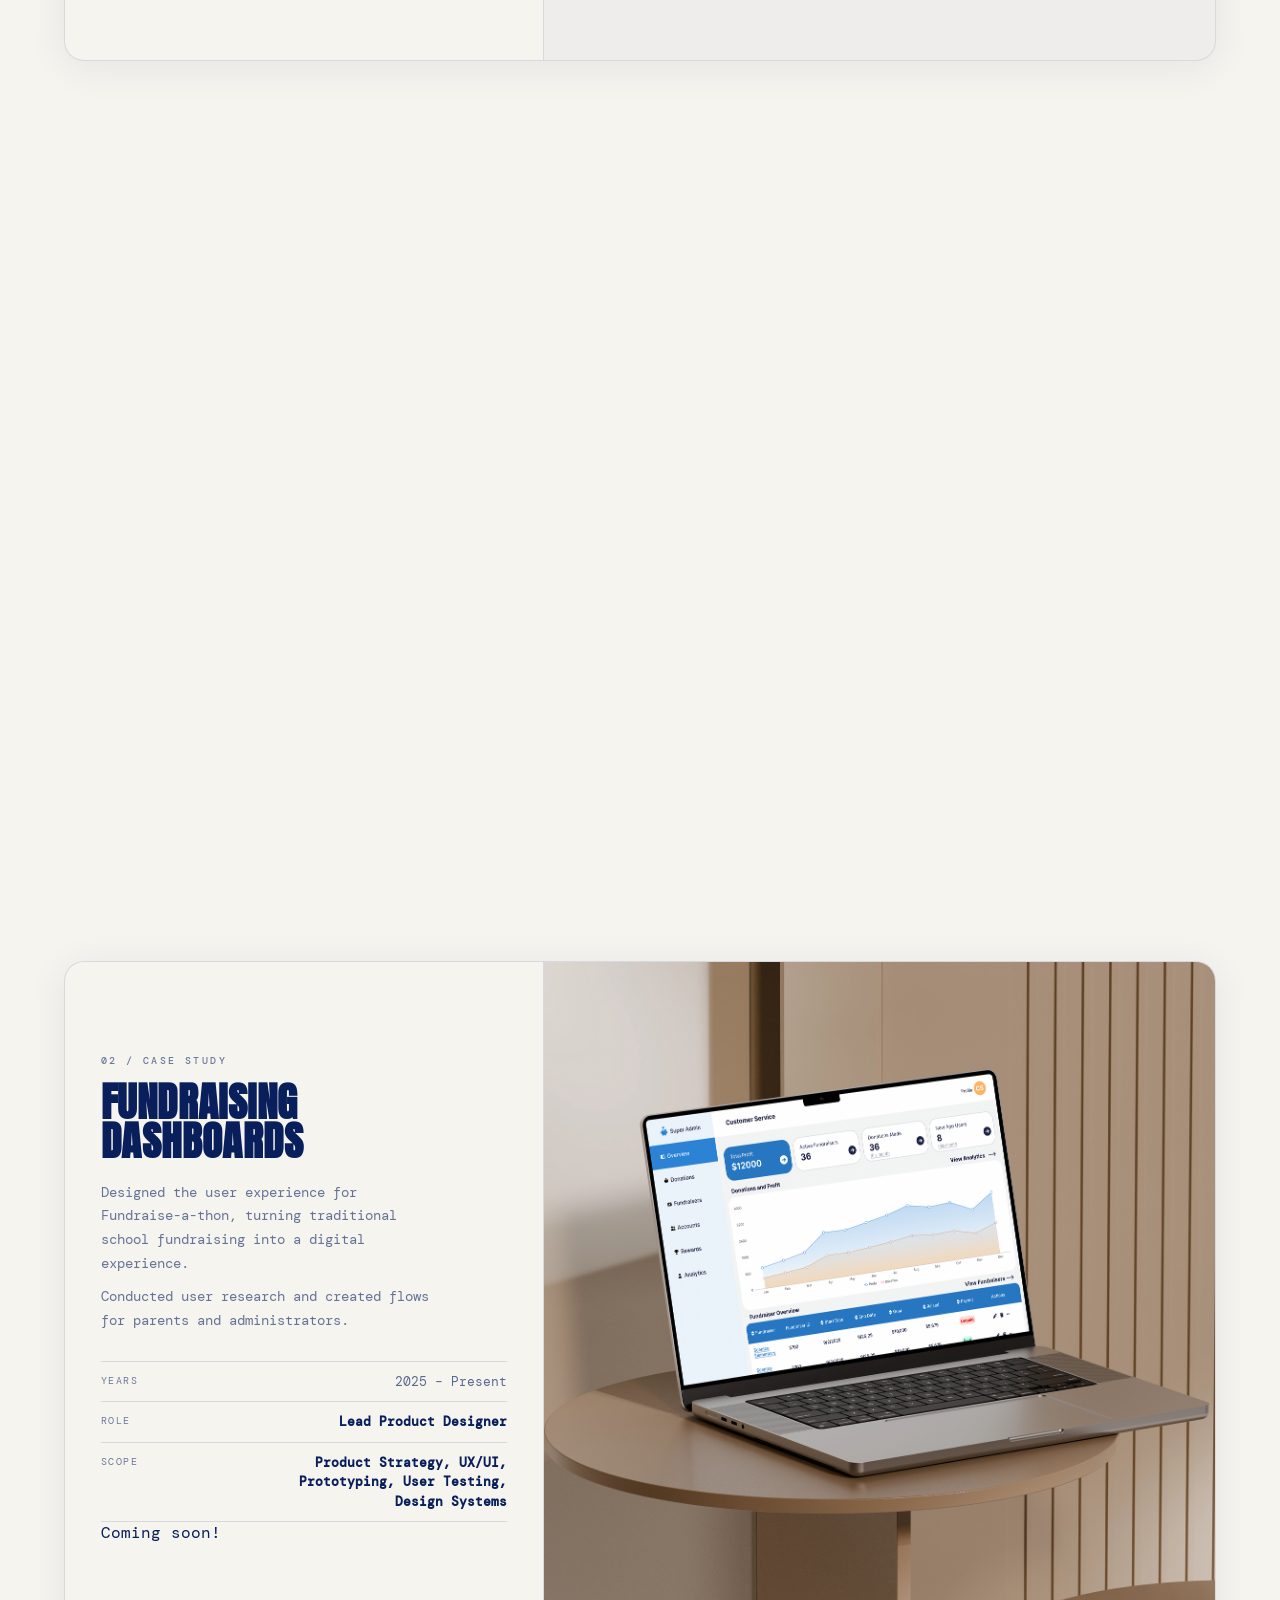
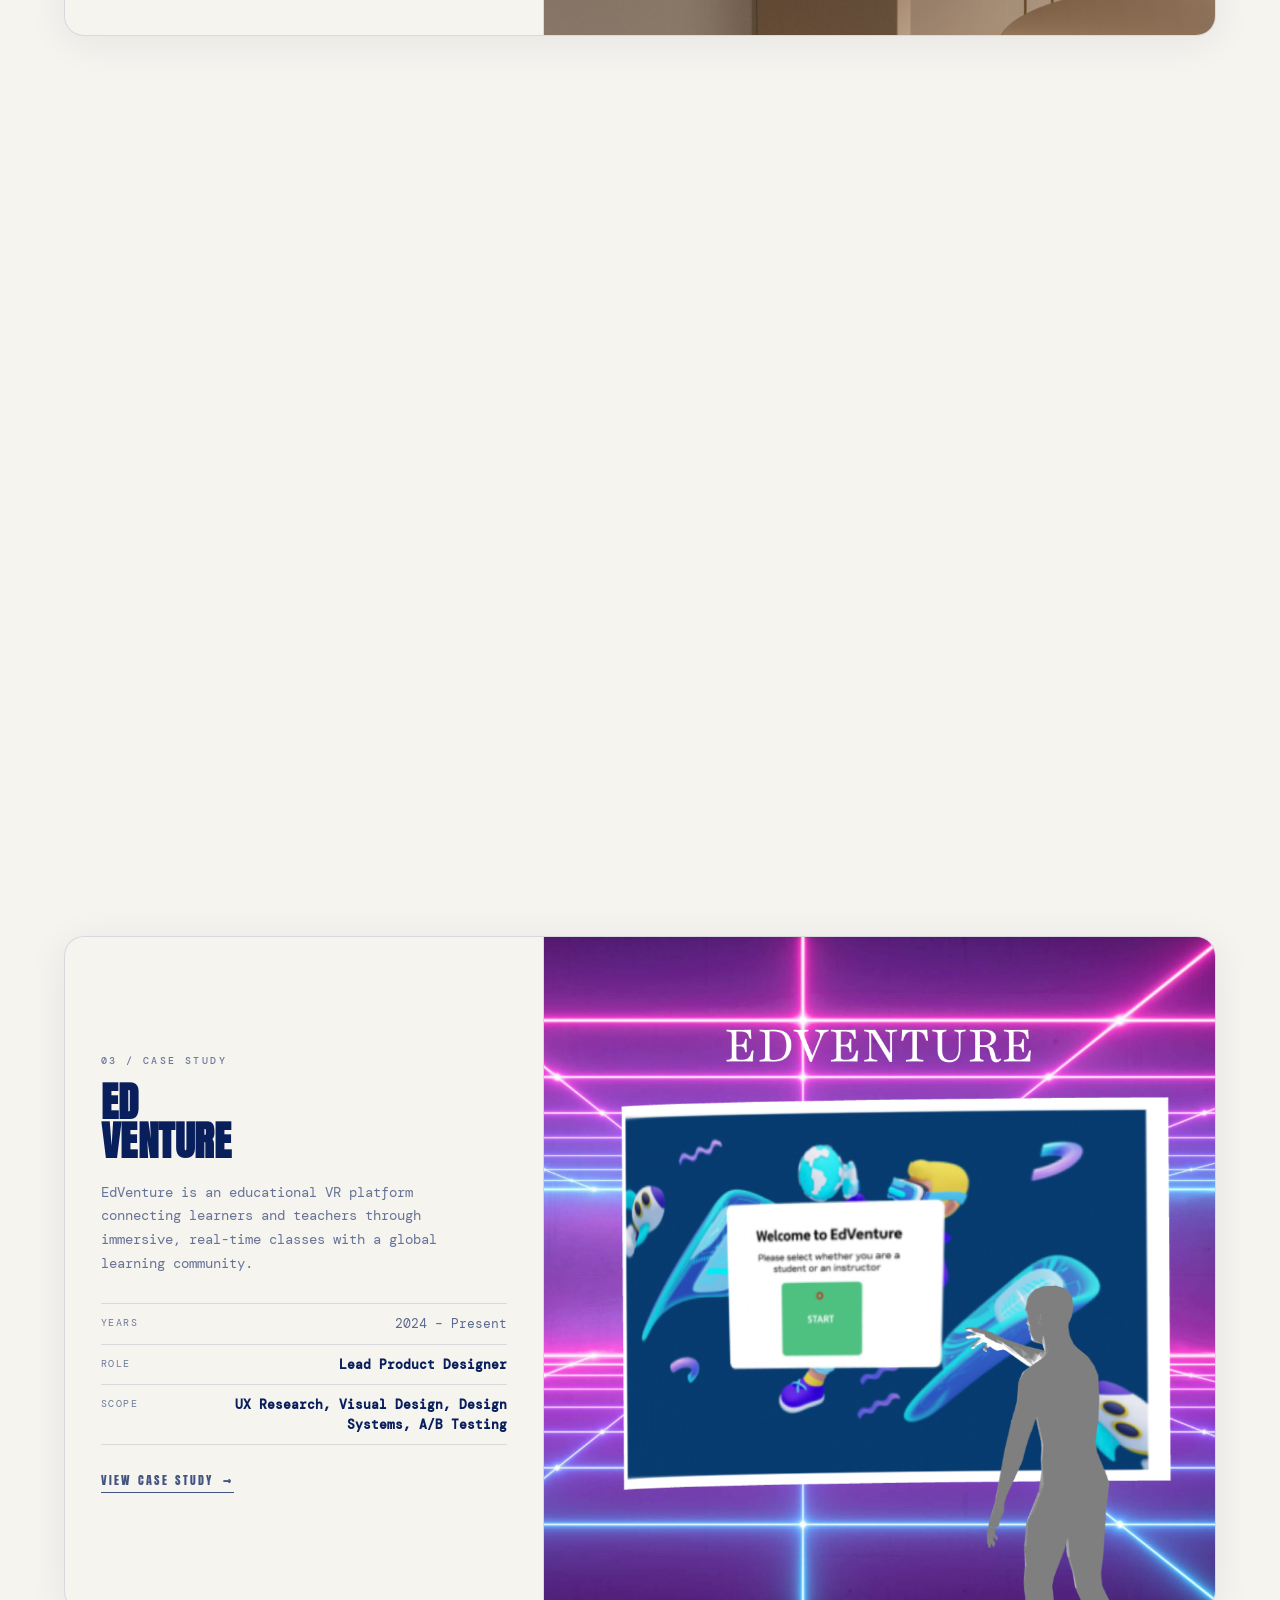
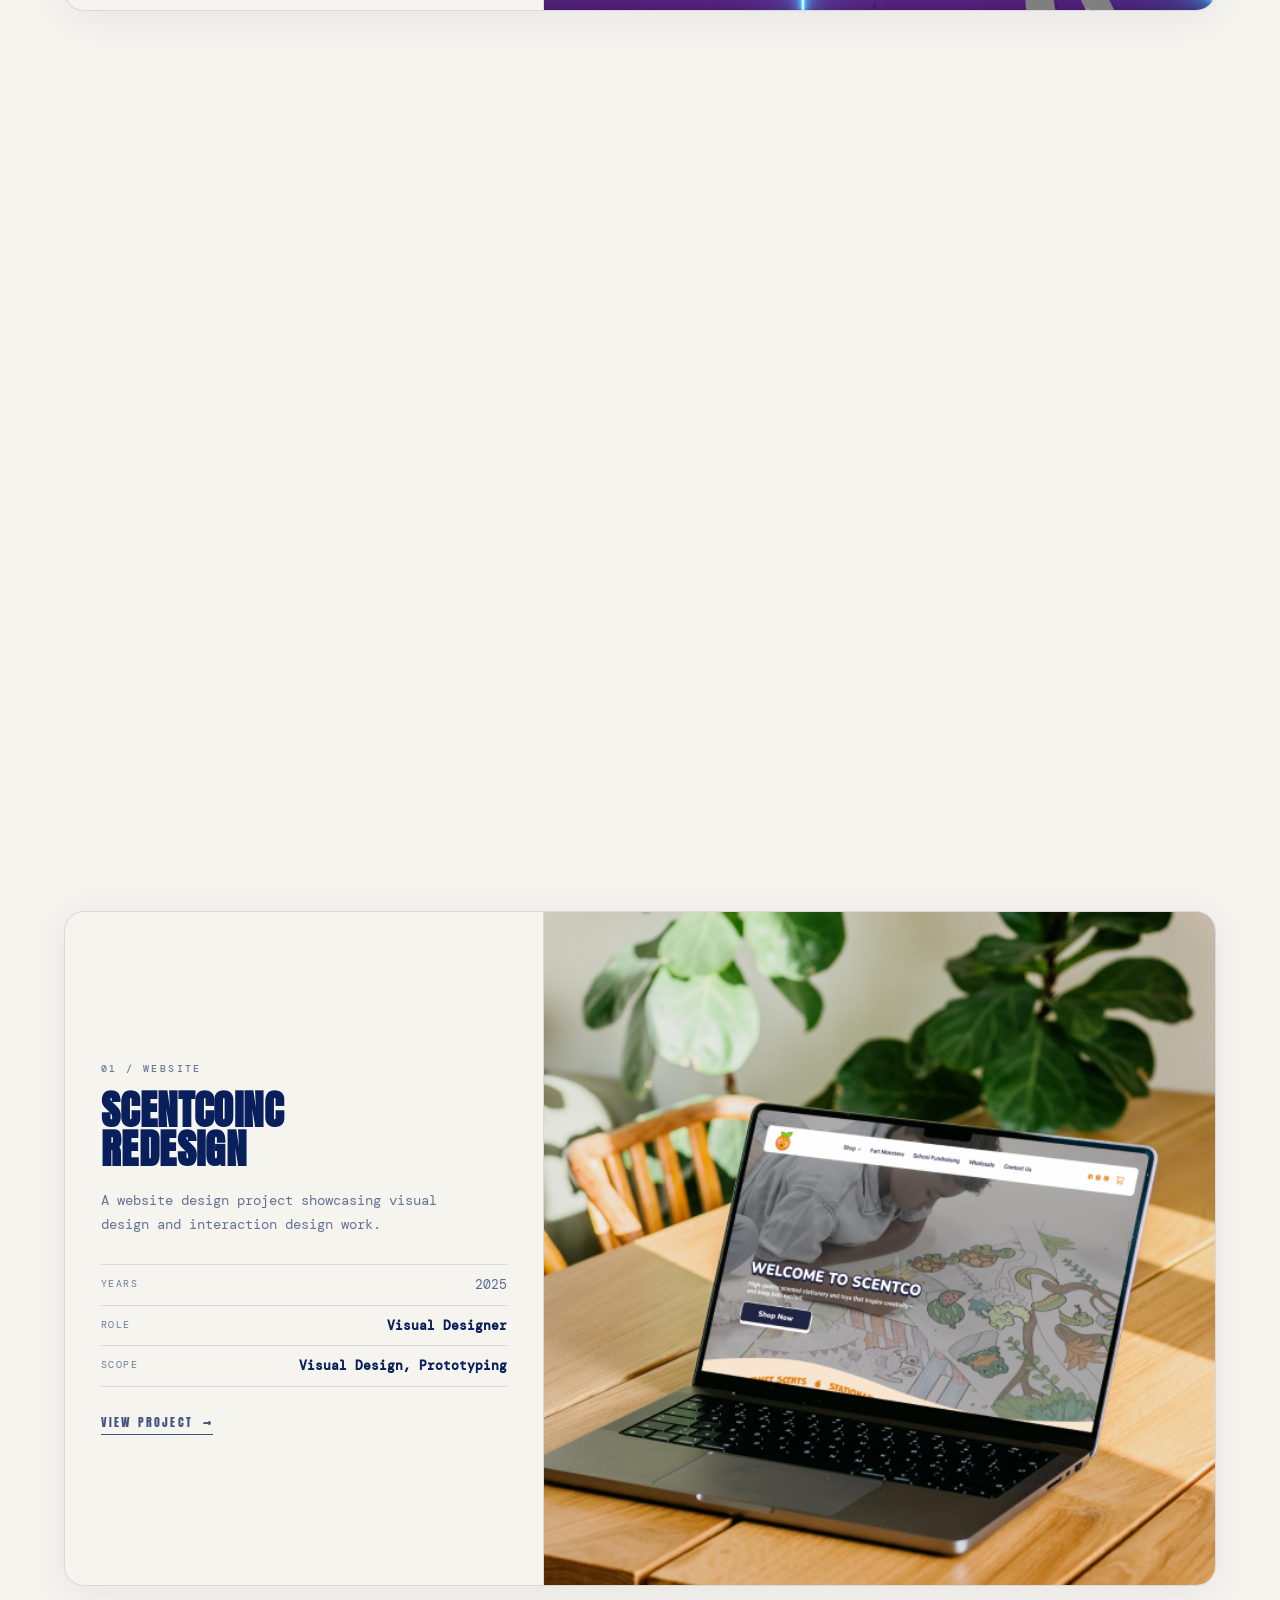
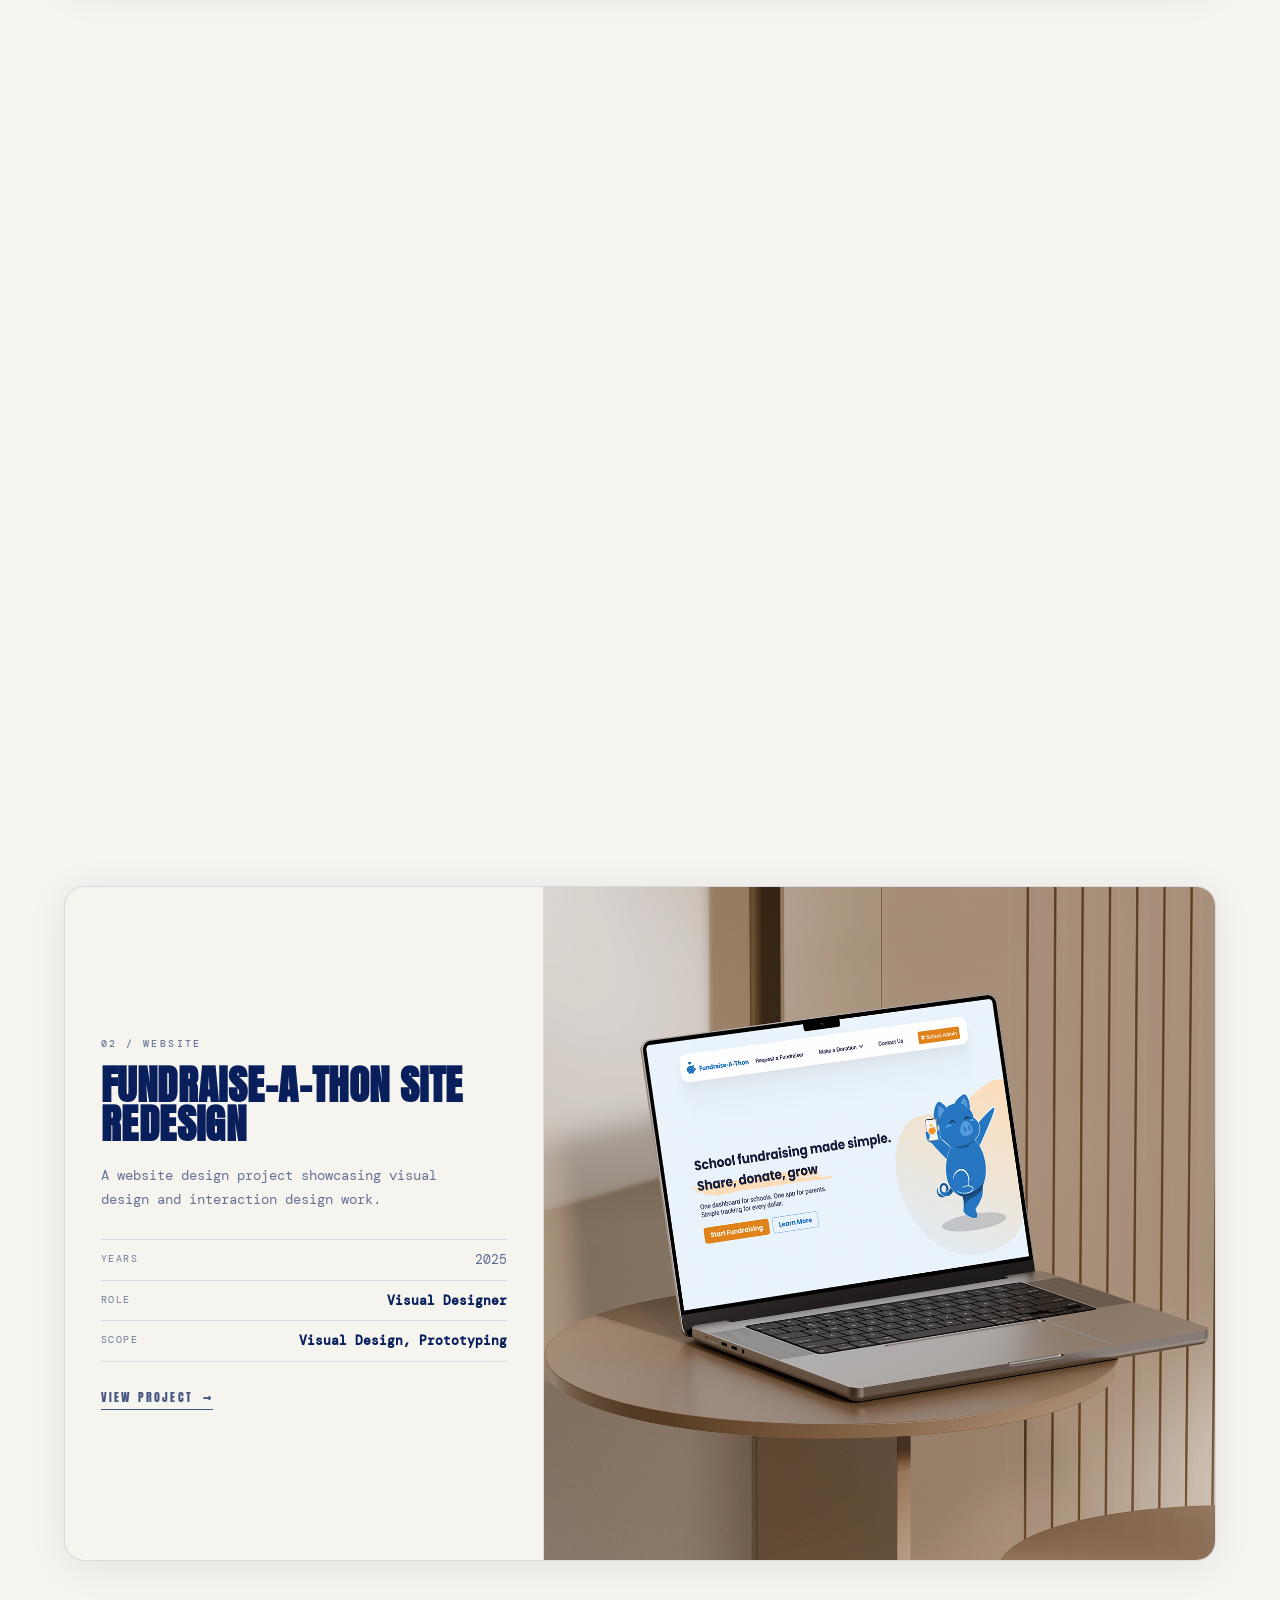
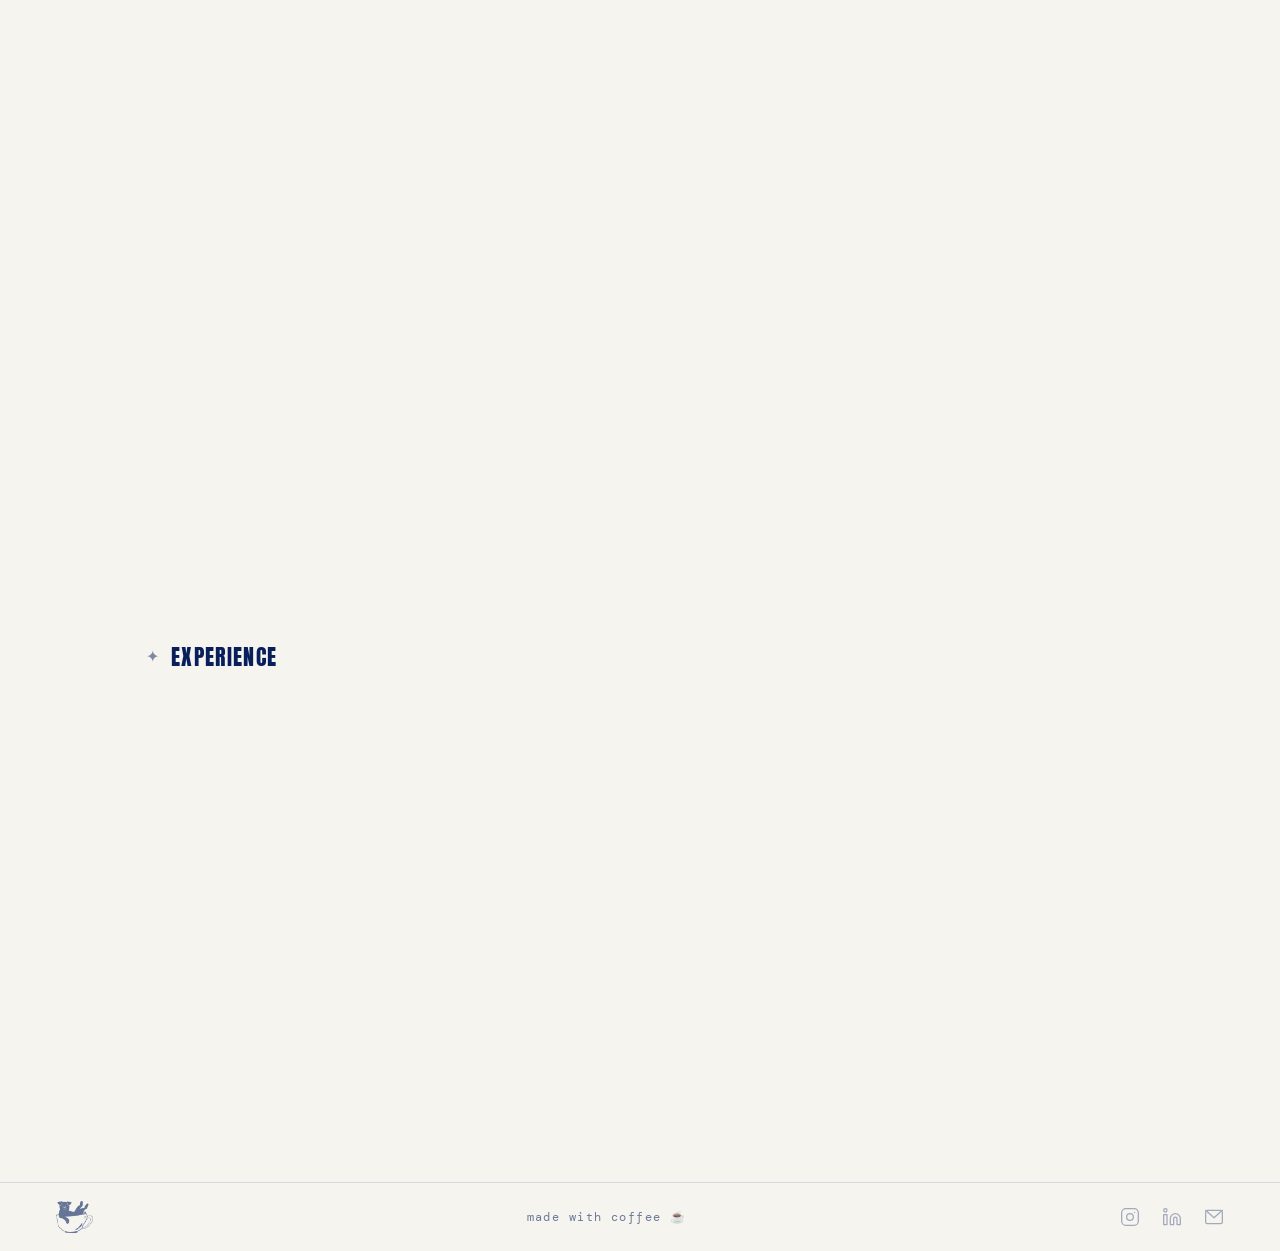
==== commit 9e0a5c88: "Update index.html" ====
--- a/index.html
+++ b/index.html
@@ -137,41 +137,36 @@
 
         <!-- PROJECT 2 -->
 
-        <div class="work-card" data-category="case-study">
-          <div class="work-card-body">
-            <div class="work-info">
-              <p class="work-index">02 / Case Study</p>
-              <h2 class="work-title">Fundraising<br>Booking</h2>
-              <p class="work-desc">At Scentco I worked on creating dashboards for school-admins to keep track of their fundraising process.</p>
-              <div class="work-meta">
-                <div class="work-meta-row">
-                  <span class="meta-label">Years</span>
-                  <span class="meta-value">2024 – Present</span>
-                </div>
-                <div class="work-meta-row">
-                  <span class="meta-label">Role</span>
-                  <span class="meta-value meta-bold">Lead Product Designer</span>
-                </div>
-                <div class="work-meta-row">
-                  <span class="meta-label">Scope</span>
-                  <span class="meta-value meta-bold">UX Research, Visual Design, Design Systems</span>
-
-                </div>
-                <a href="https://www.figma.com/deck/tjX3ZRs8IdQeimUTnVQ88e/Jax?node-id=1-1910&viewport=75%2C-40%2C0.53&t=rsh311d8eLvyErG1-1&scaling=min-zoom&content-scaling=fixed&page-id=0%3A1"
-                  class="work-cta" target="_blank"><span>View Case Study</span> →</a>
-              </div>
-
+        <div class="work-card-wrapper" data-category="case-study">
+          <div class="work-card" data-category="case-study">
+            <div class="work-card-body">
+              <div class="work-info">
+                <p class="work-index">02 / Case Study</p>
+                <h2 class="work-title">Fundraising<br>Dashboards</h2>
+                <p class="work-desc">Designed the user experience for Fundraise-a-thon, turning traditional school
+                  fundraising into a digital experience.</p>
+                <p class="work-desc">Conducted user research and created flows for parents and administrators.</p>
+                <div class="work-meta">
+                  <div class="work-meta-row">
+                    <span class="meta-label">Years</span>
+                    <span class="meta-value">2025 – Present</span>
+                  </div>
+                  <div class="work-meta-row">
+                    <span class="meta-label">Role</span>
+                    <span class="meta-value meta-bold">Lead Product Designer</span>
+                  </div>
+                  <div class="work-meta-row">
+                    <span class="meta-label">Scope</span>
+                    <span class="meta-value meta-bold">Product Strategy, UX/UI,<br>Prototyping, User Testing,<br>Design
+                      Systems</span>
+                  </div>
+                </div>
+                <p>Coming soon!</p>
+              </div>
               <div class="work-visual">
                 <div class="work-img-placeholder">
-                  <img src="assets/jax.png" alt="jax booking cover" />
-                </div>
-
-              <a href="" class="work-cta" target="_blank"><span>Coming Soon</span> →</a>
-            </div>
-            <div class="work-visual">
-              <div class="work-img-placeholder">
-                <img src="assets/dashboards.png" alt="dashboard booking cover" />
-
+                  <img src="assets/dashboards.png" alt="fundraise-a-thon cover" />
+                </div>
               </div>
             </div>
           </div>
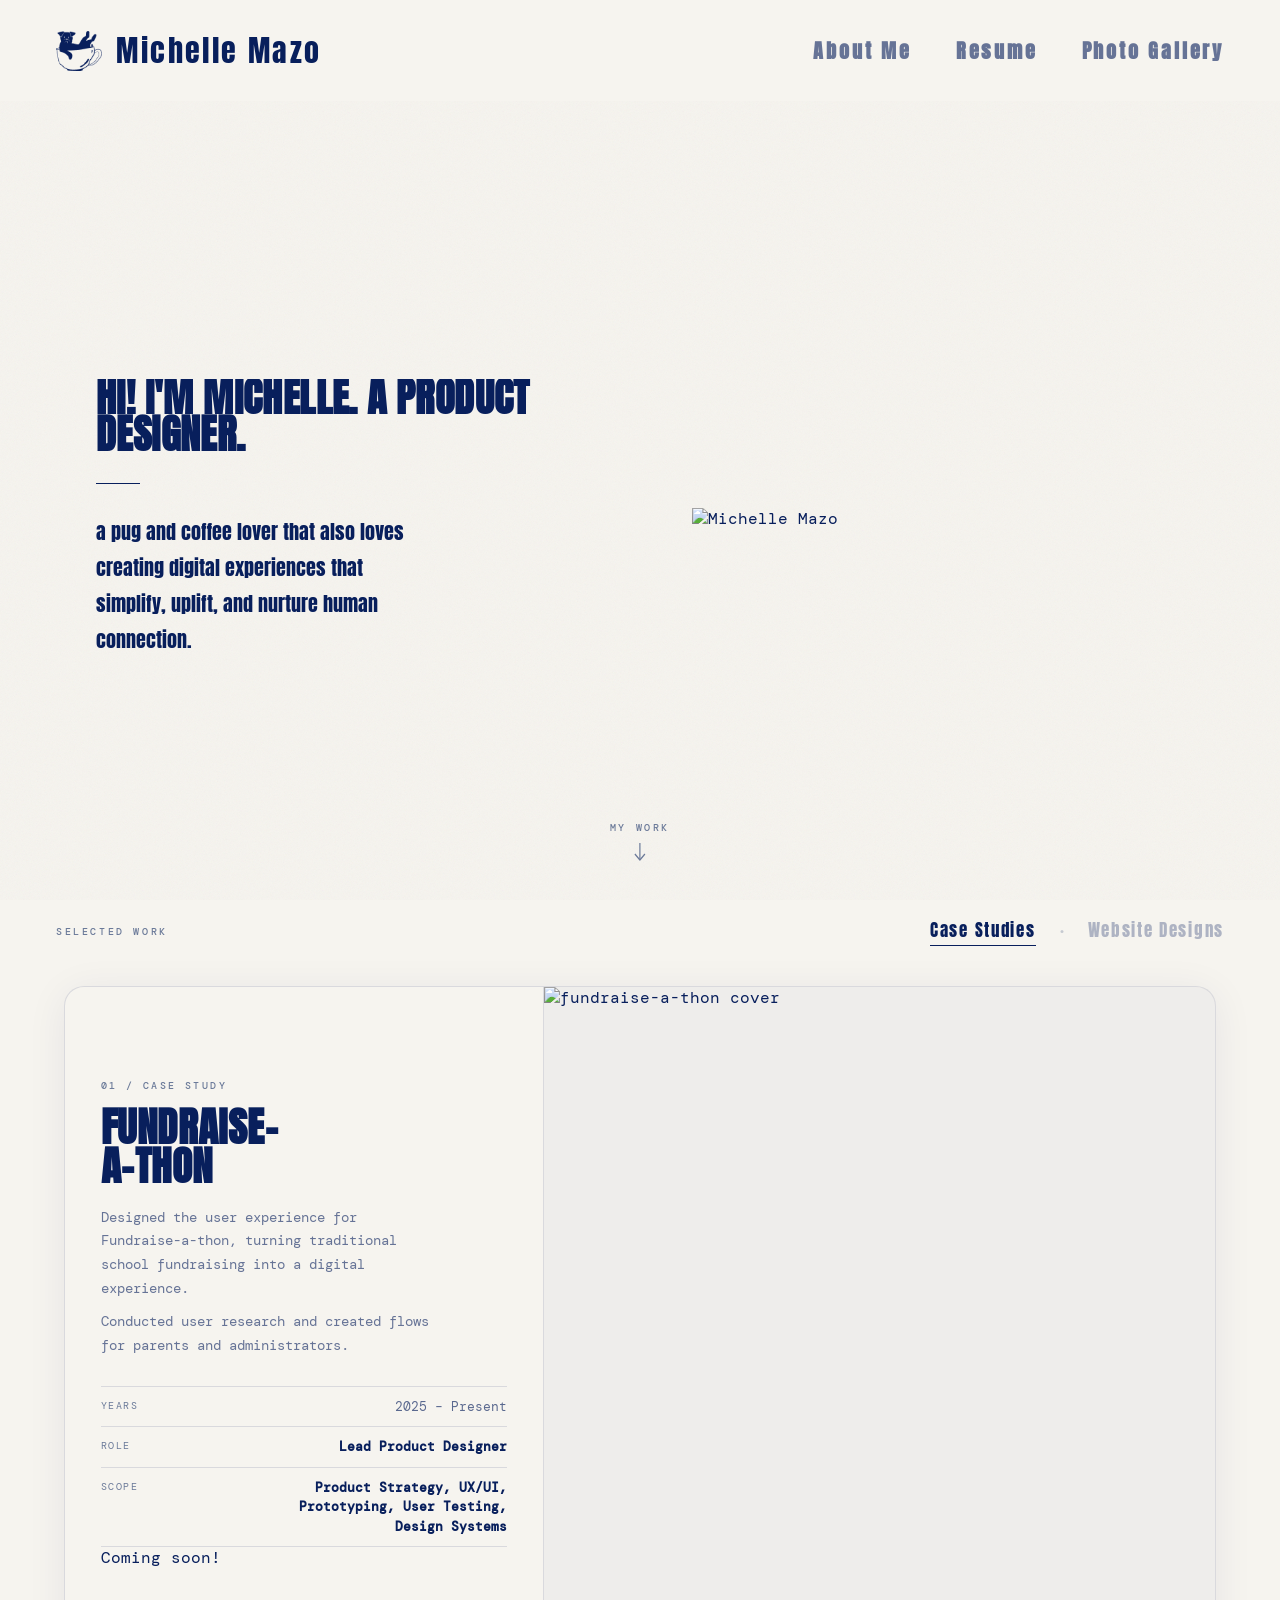
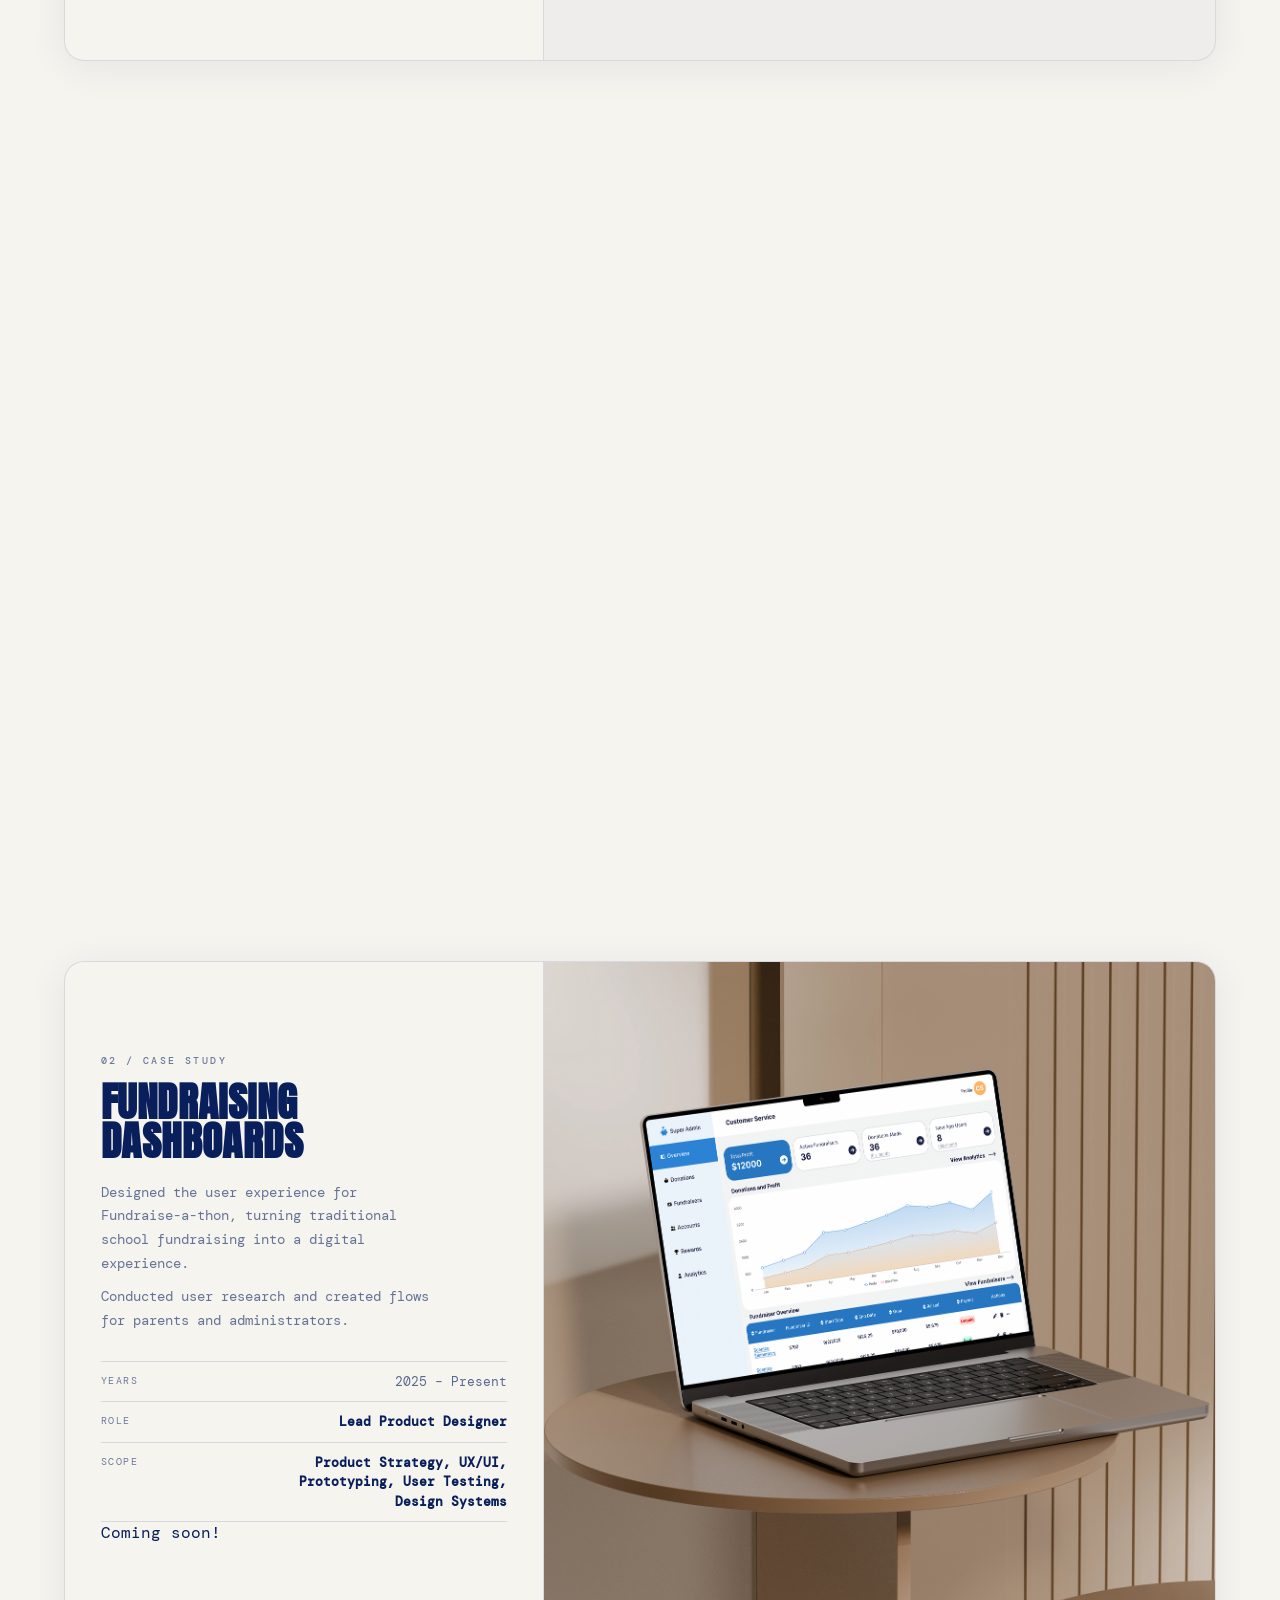
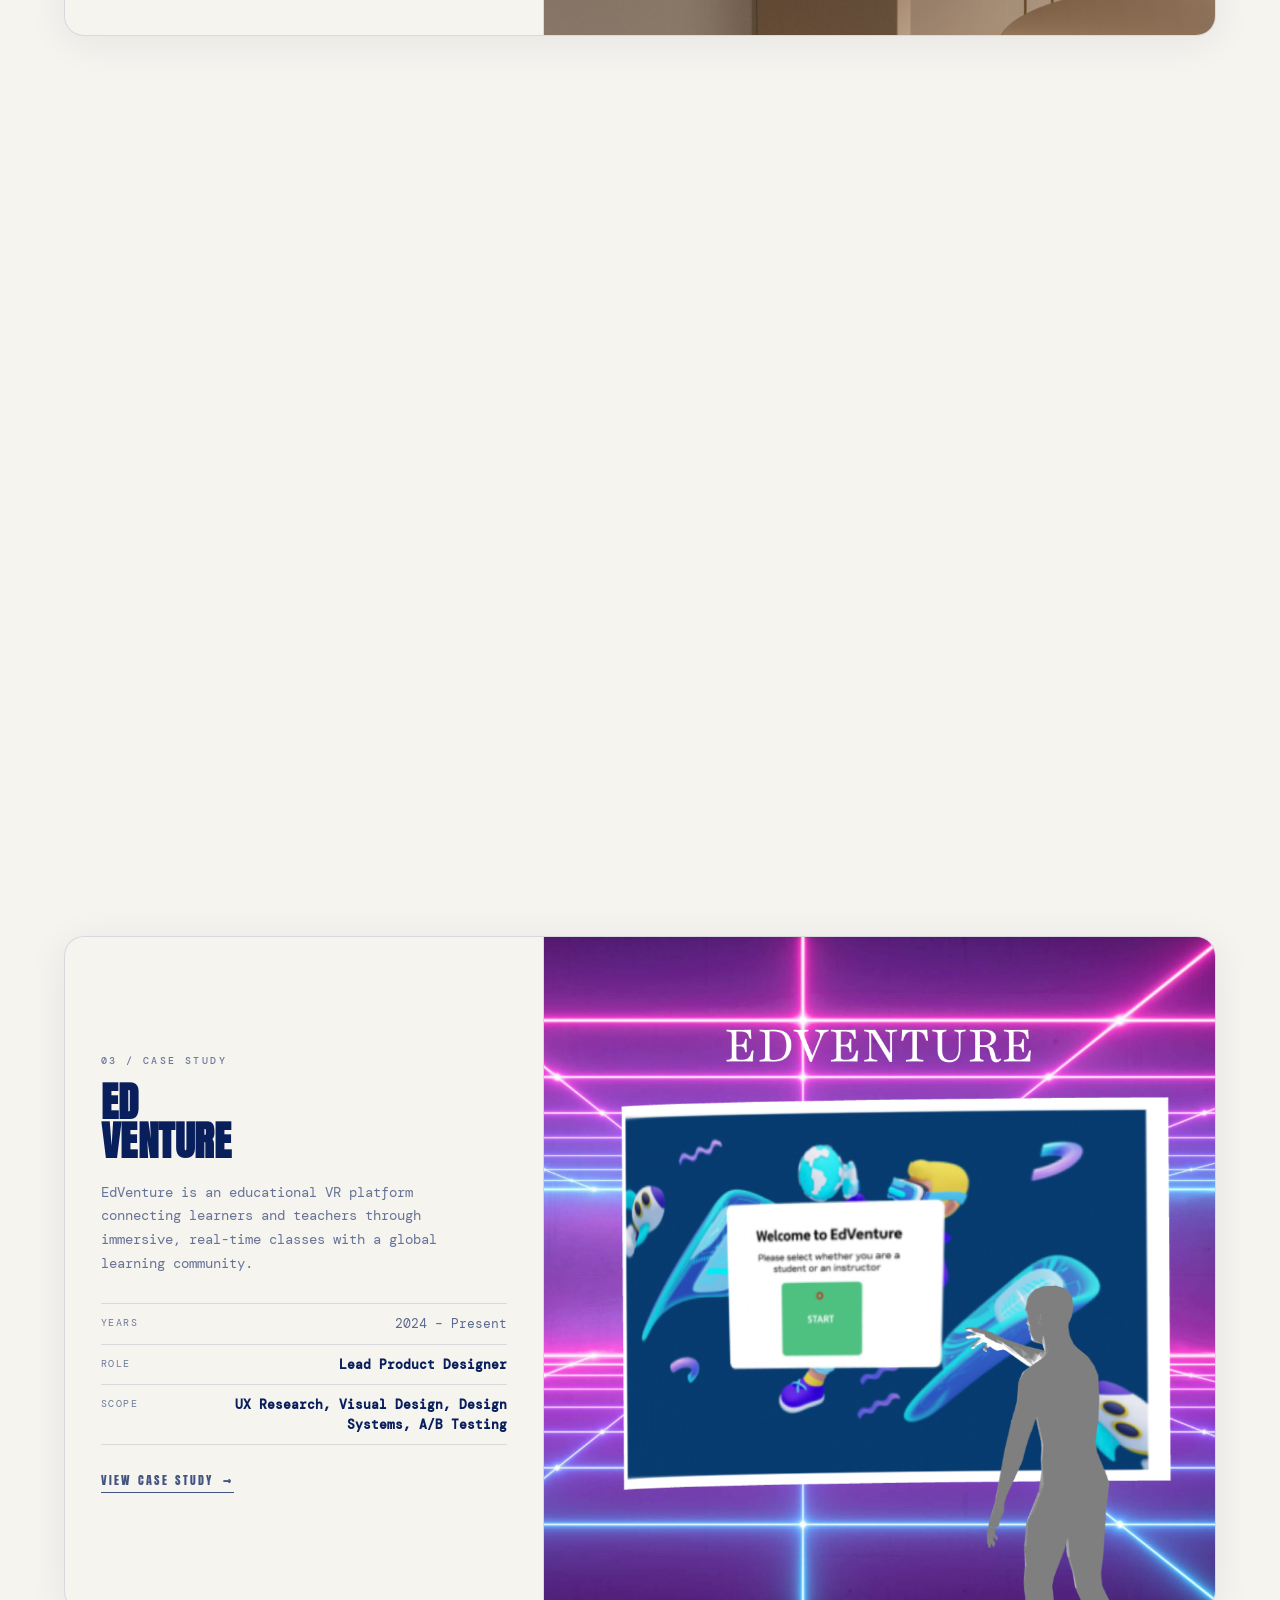
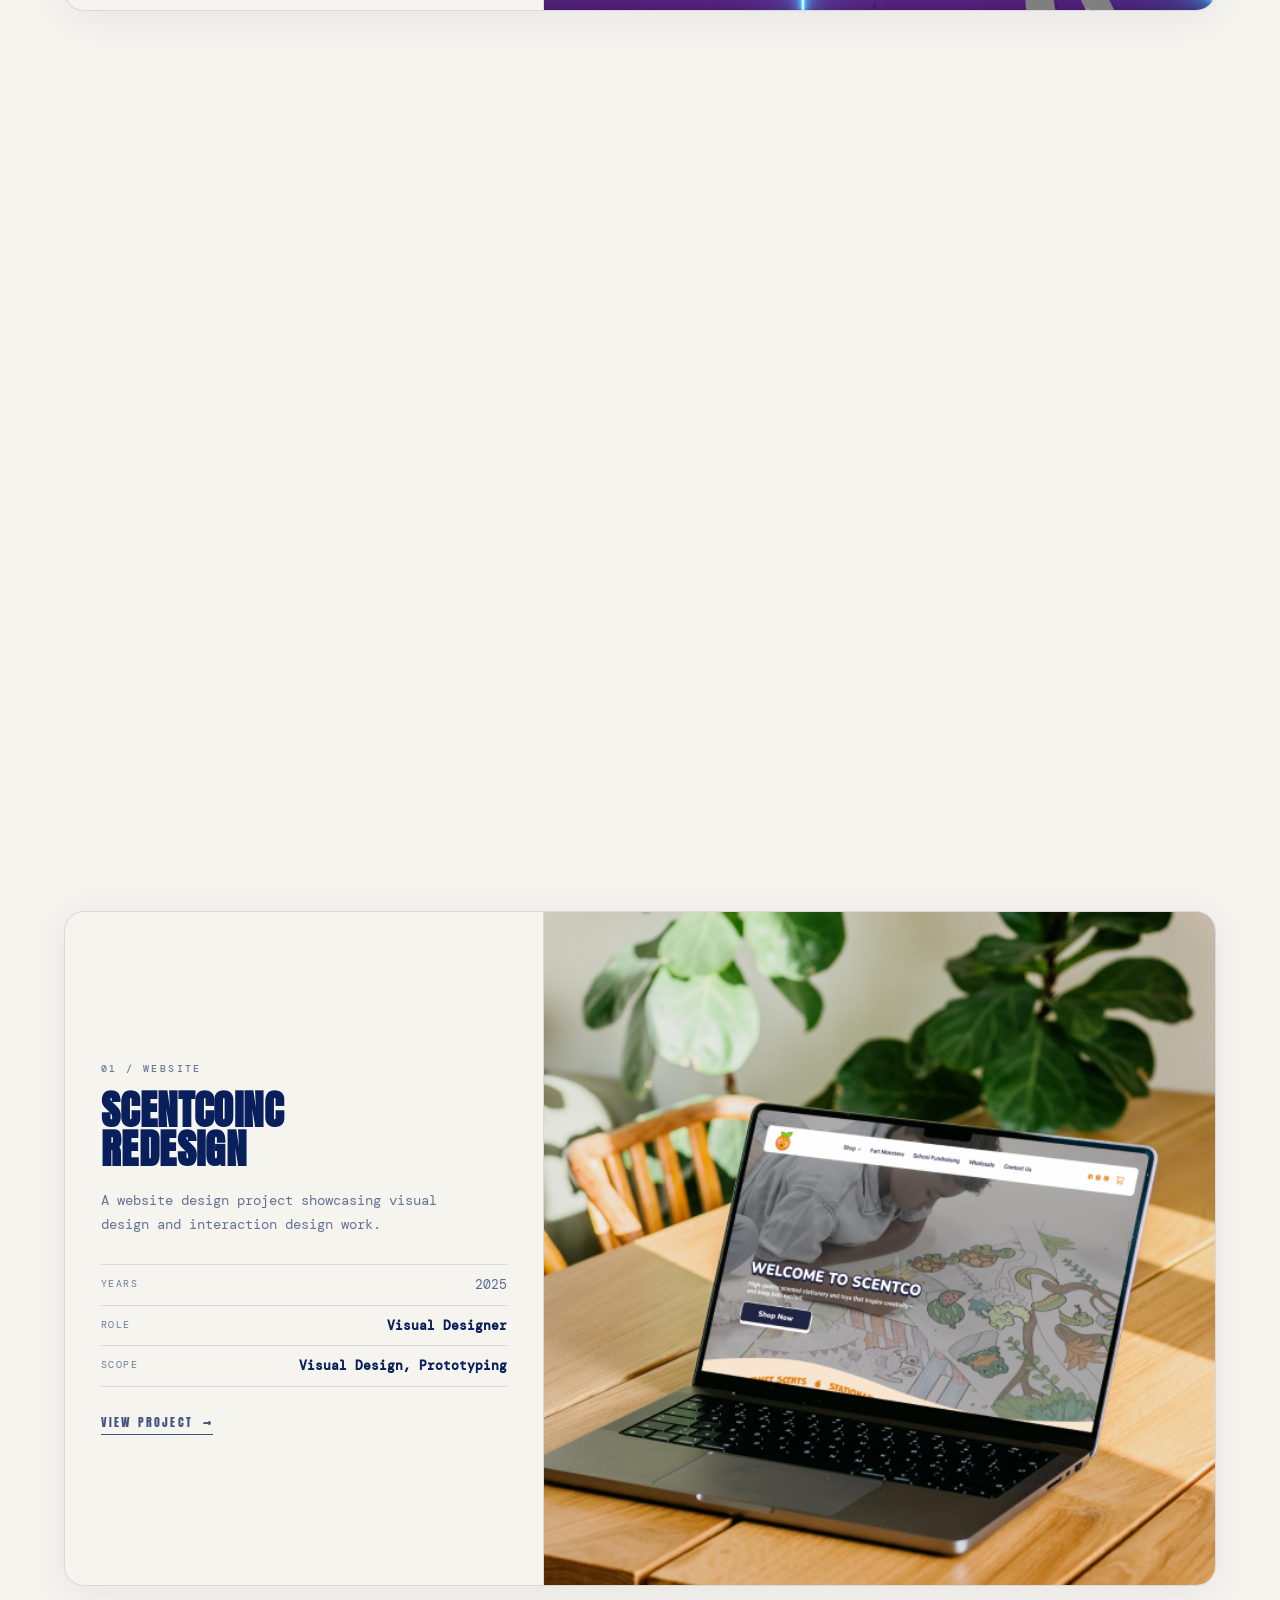
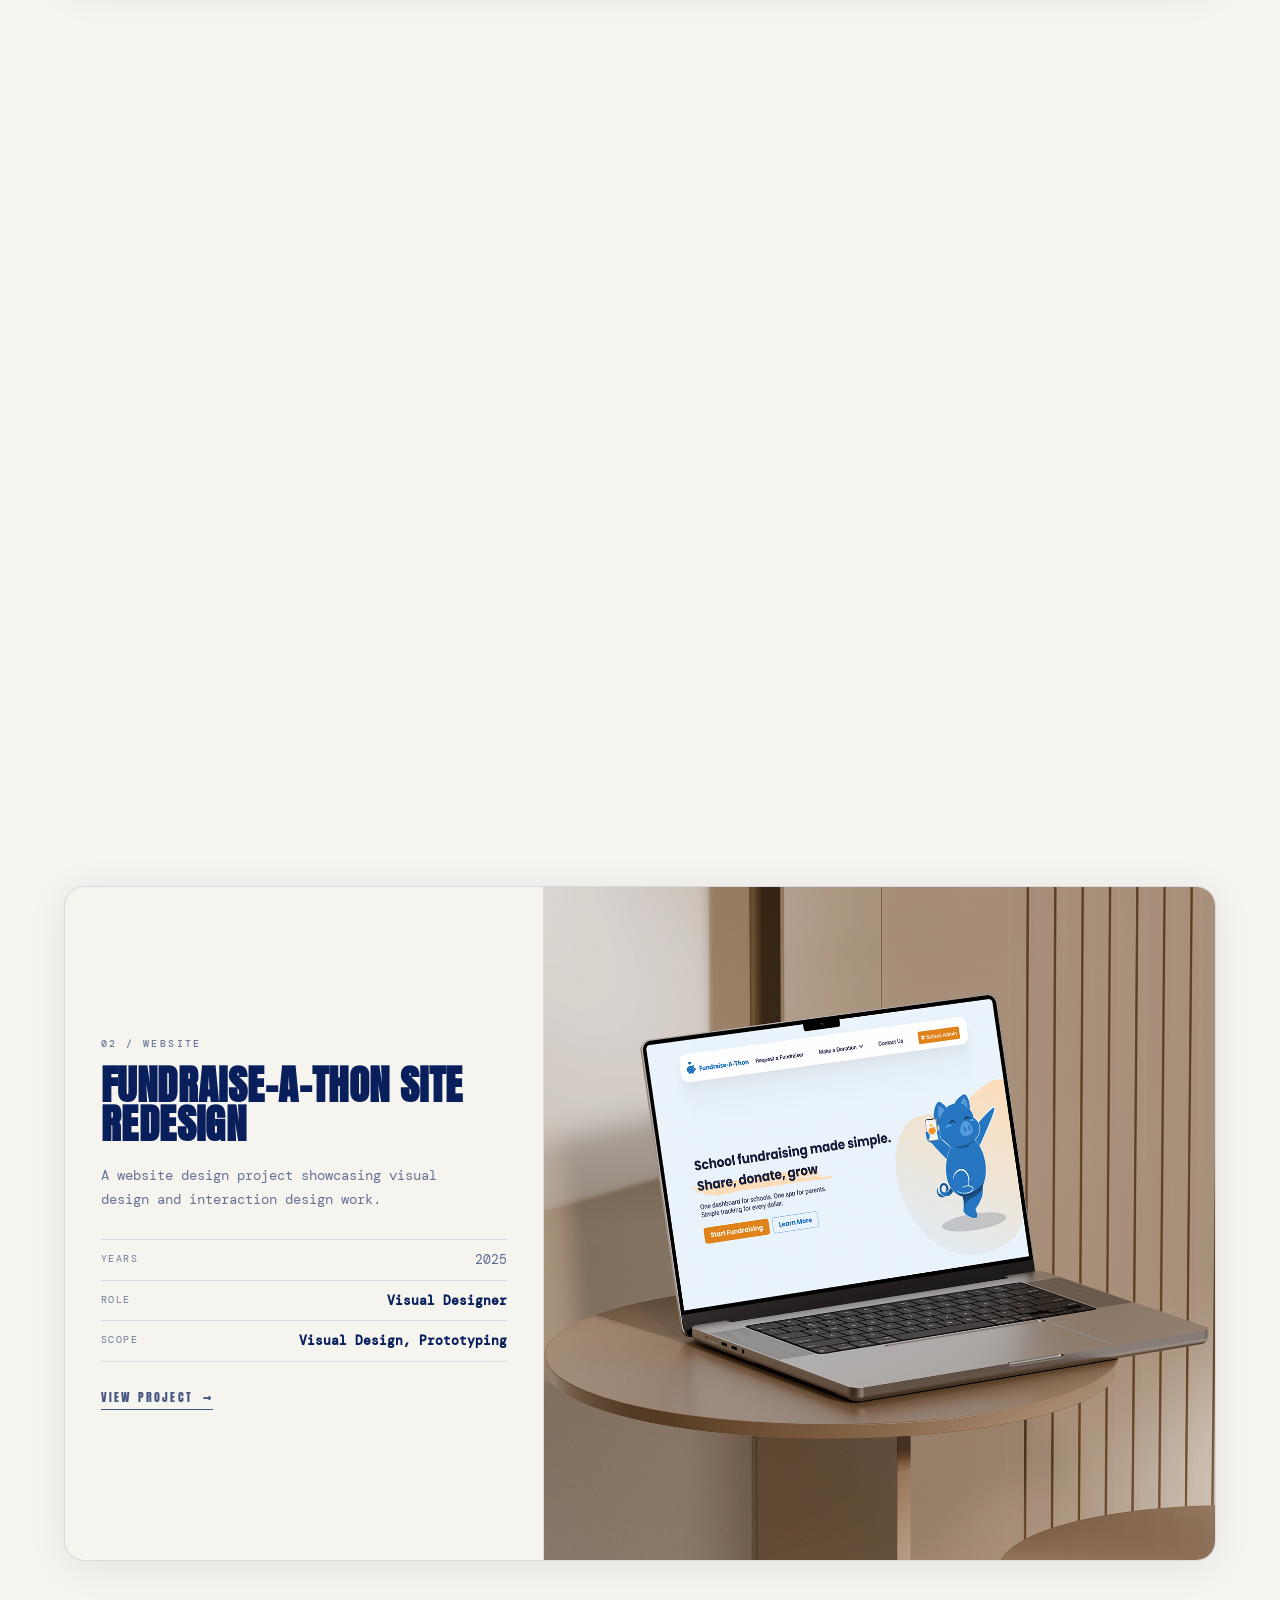
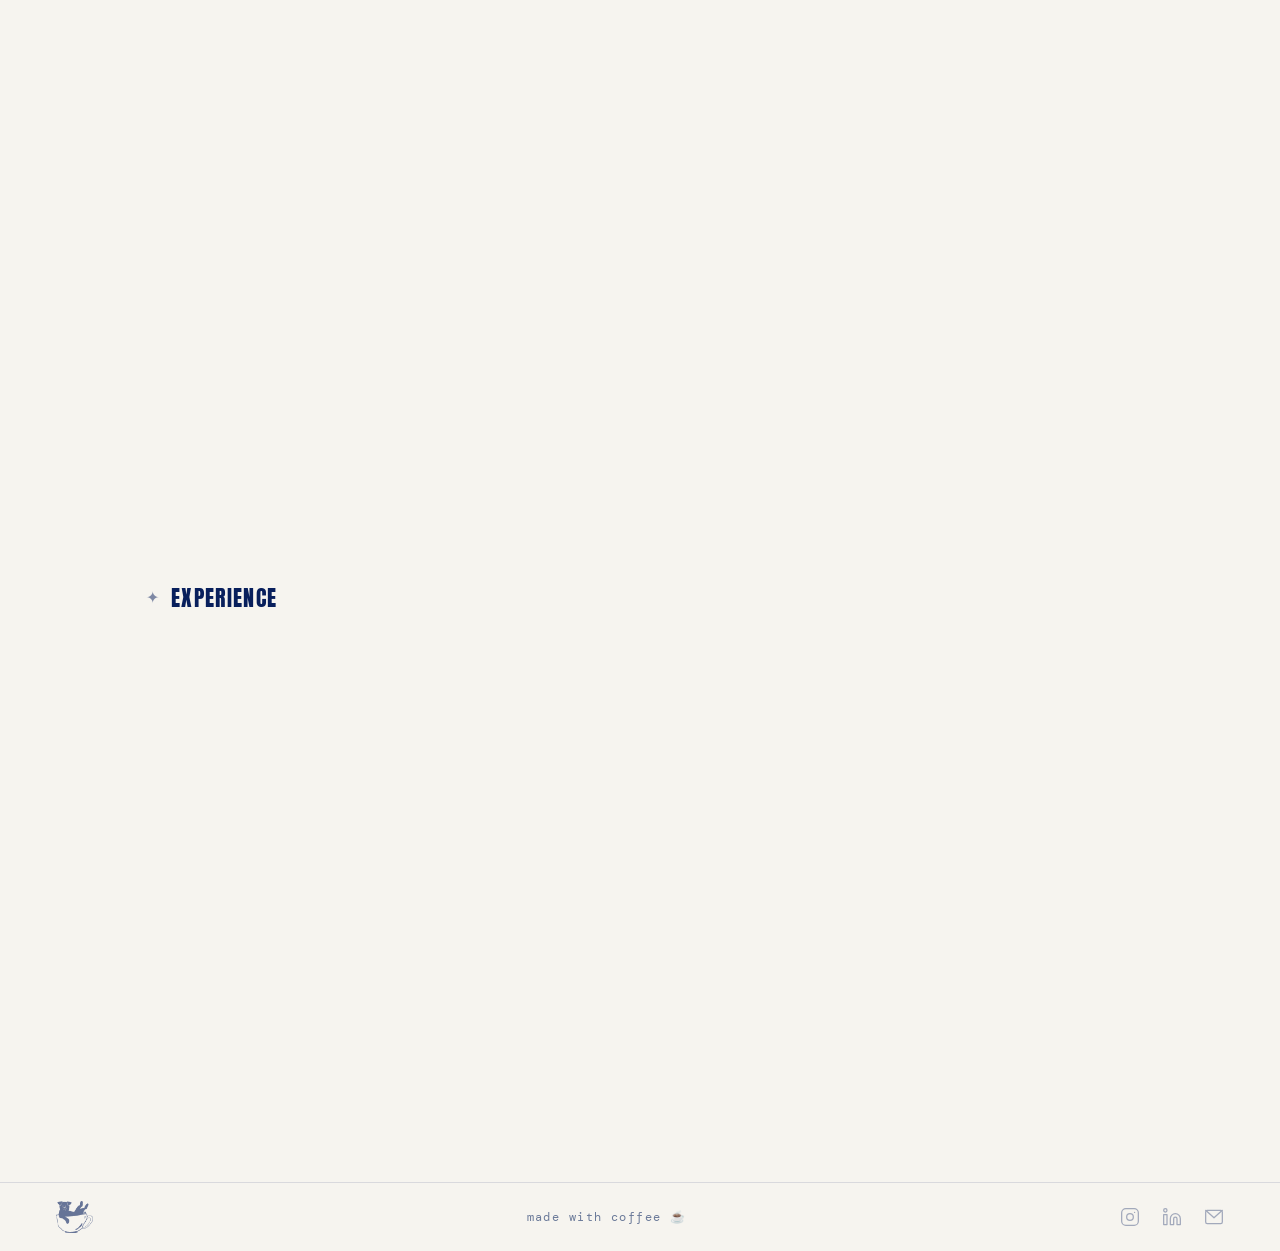
==== commit bd34fc06: "updated description" ====
--- a/index.html
+++ b/index.html
@@ -293,8 +293,7 @@
               <span class="tl-title">Lead Product Designer & Developer</span>
               <span class="tl-company">Newco</span>
             </div>
-            <span class="tl-desc">Leading product design for Jax, an AI travel assistant. Owned end-to-end design from
-              discovery through delivery, including the core booking experience and design system.</span>
+            <span class="tl-desc">Designed and prototyped 100+ screens for a multi-modal booking system unifying flights, trains, car rentals, accommodations, and activities into one seamless interface. I used AI-native workflows with tools like Claude, Lovable, and Replit—faster prototyping in Lovable boosted engineering ship frequency by 30%. I also built a component-based design system standardizing hundreds of UI elements and collaborated with PMs and designers on personalization, UI, and layout.</span>
           </li>
           <li class="tl-item" style="--i:1">
             <span class="tl-years">2025 – Present</span>
